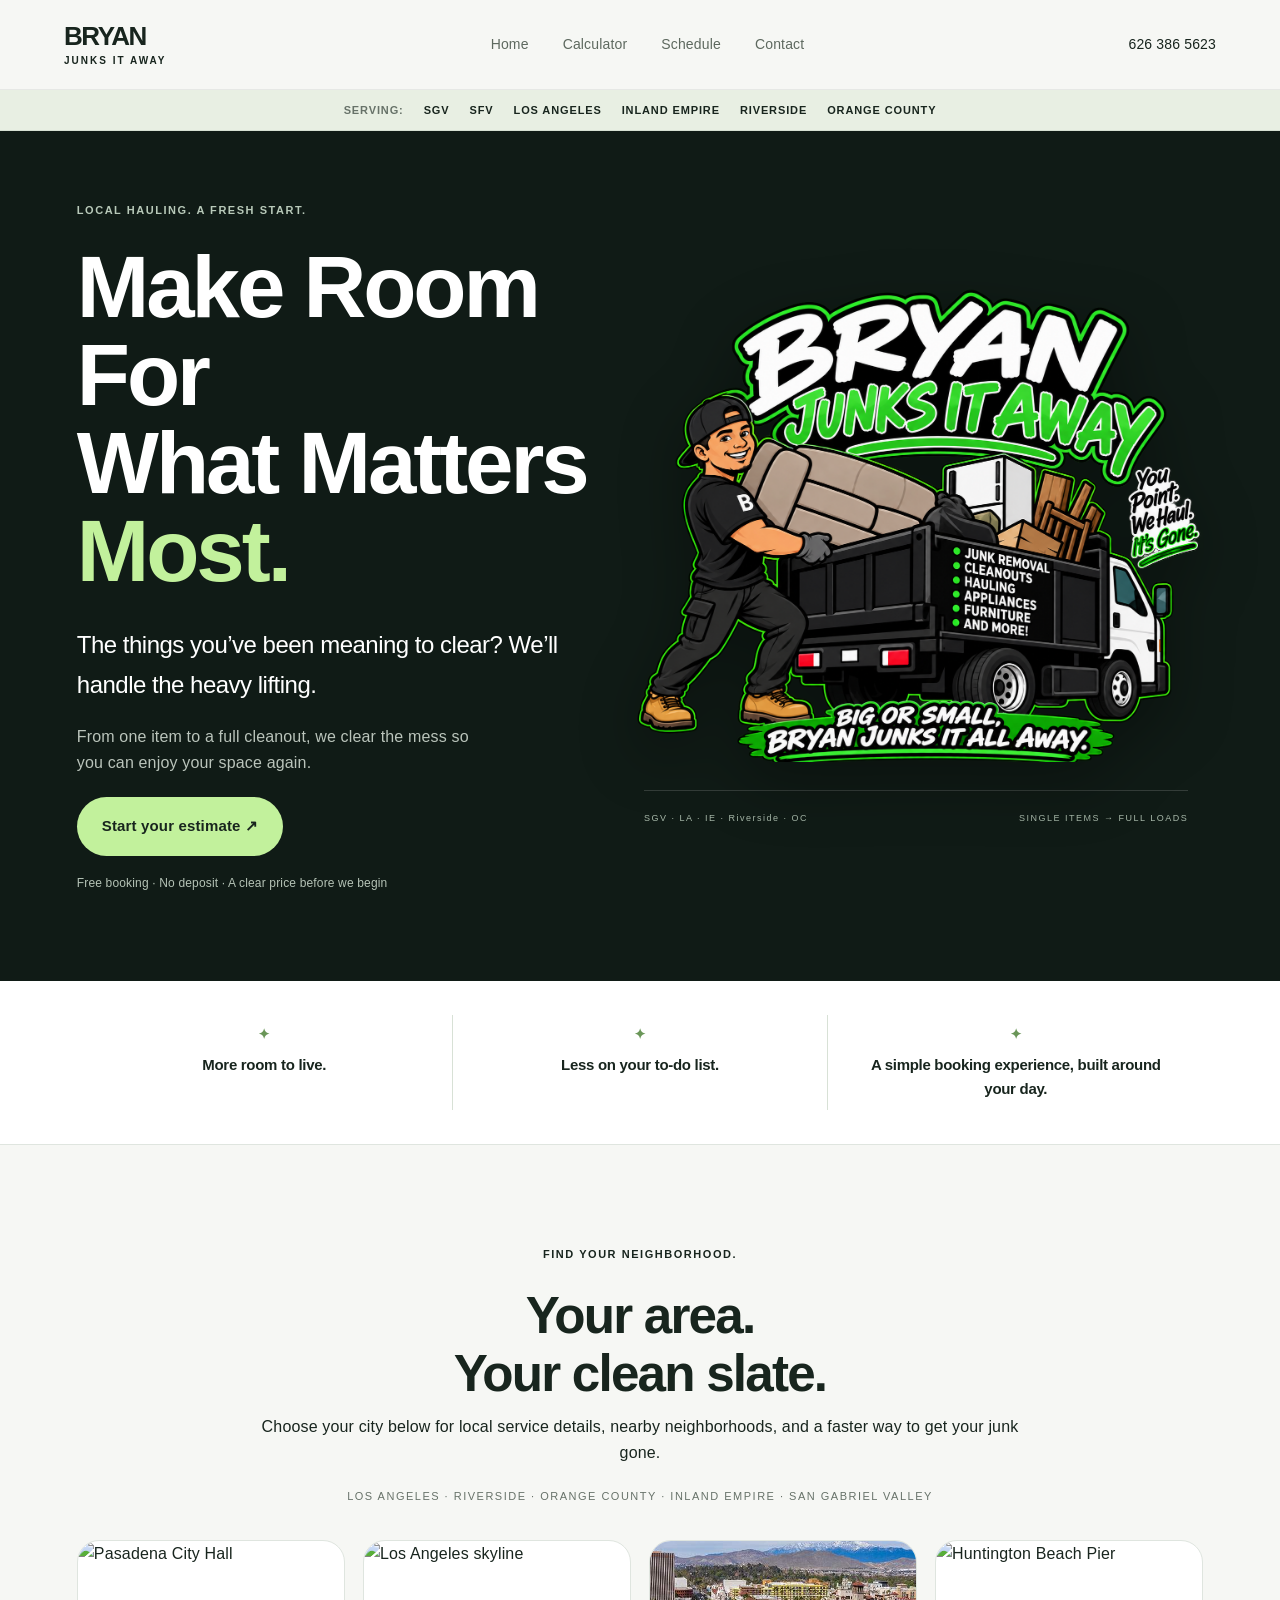
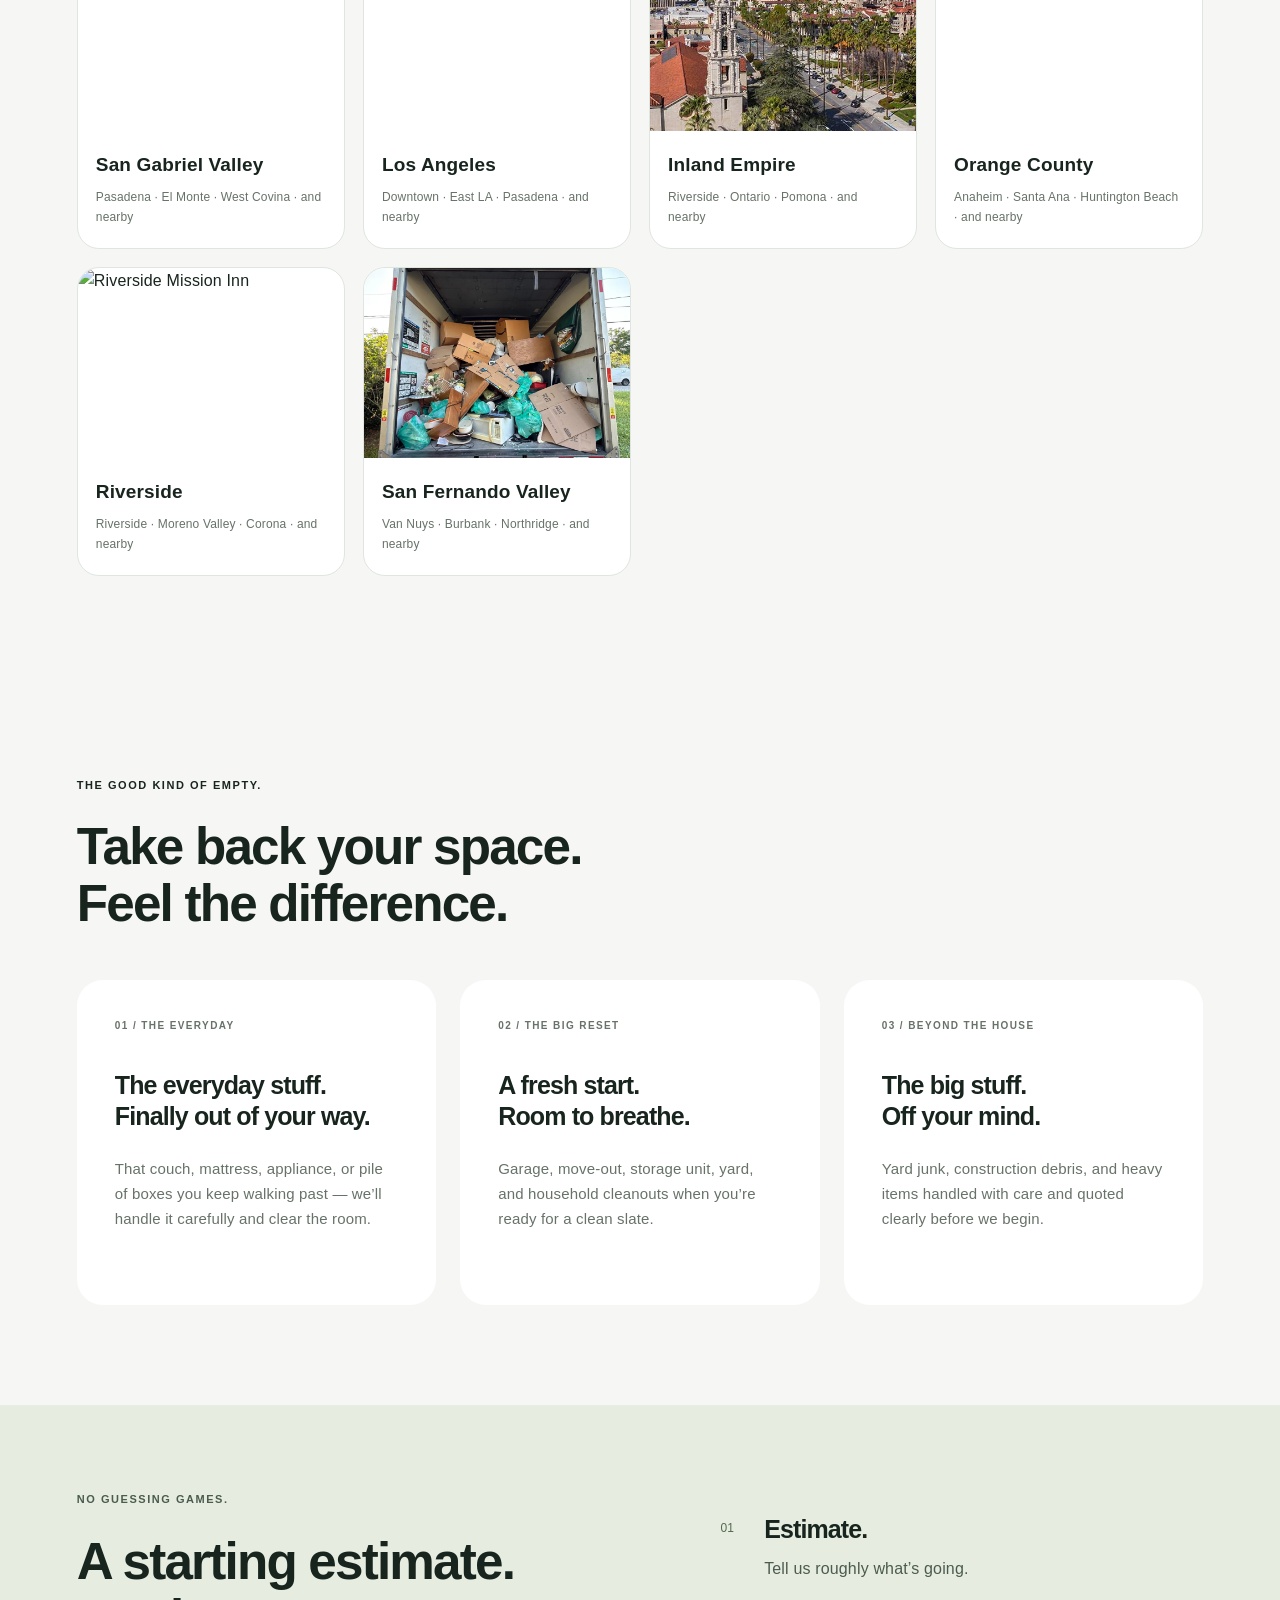
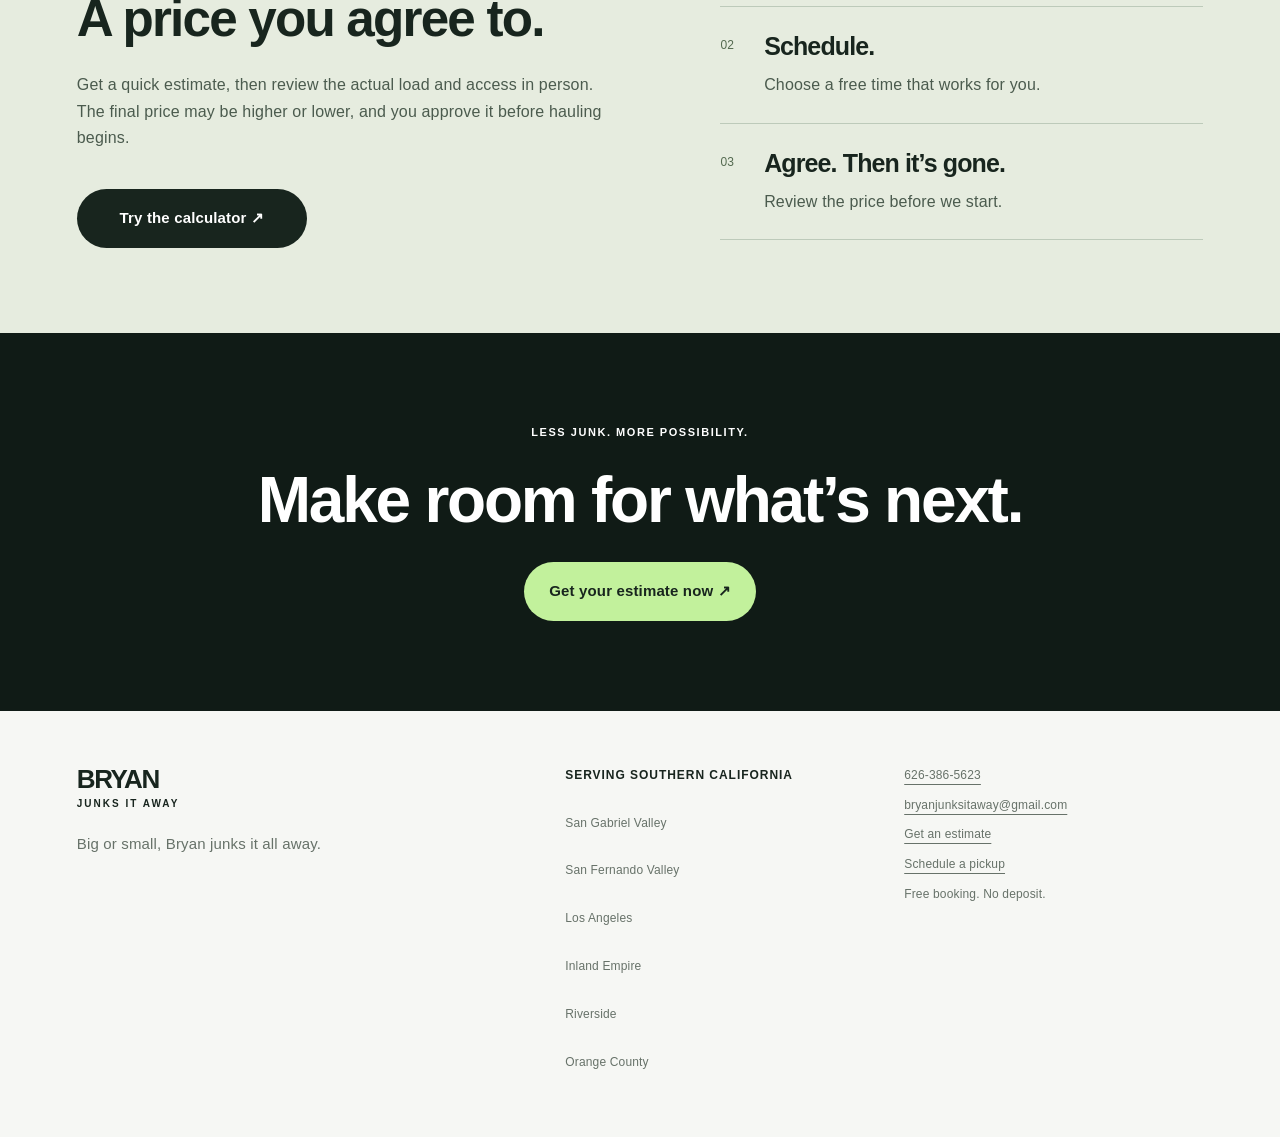
==== index.html @ 6983c024 "Use selected Inland Empire cityscape on homepage" ====
<!doctype html><html lang="en"><head><meta charset="utf-8"><meta name="viewport" content="width=device-width,initial-scale=1"><meta name="theme-color" content="#101b16"><meta name="description" content="Junk removal across SGV, Los Angeles, Inland Empire and Orange County."><title>Bryan Junks It Away</title><link rel="stylesheet" href="styles.css"><script src="script.js" defer></script></head><body><header><a class="wordmark" href="index.html">BRYAN<span>JUNKS IT AWAY</span></a><nav><a href="index.html">Home</a><a href="calculator.html">Calculator</a><a href="schedule.html">Schedule</a><a href="contact.html">Contact</a></nav><a class="header-phone" href="tel:+16263865623">626 386 5623</a></header><div class="top-areas" aria-label="Service areas"><span>Serving:</span><a href="san-gabriel-valley.html">SGV</a><a href="san-fernando-valley.html">SFV</a><a href="los-angeles.html">Los Angeles</a><a href="inland-empire.html">Inland Empire</a><a href="riverside.html">Riverside</a><a href="orange-county.html">Orange County</a></div><main><section class="hero"><div class="hero-copy"><p class="eyebrow">LOCAL HAULING. A FRESH START.</p><h1>Make Room For<br>What Matters<br><em>Most.</em></h1><p class="intro">The things you’ve been meaning to clear? We’ll handle the heavy lifting.</p><p class="muted">From one item to a full cleanout, we clear the mess so you can enjoy your space again.</p><a class="button" href="calculator.html">Start your estimate ↗</a><p class="fine">Free booking · No deposit · A clear price before we begin</p></div><div class="hero-art"><img src="assets/logo.png" alt="Bryan Junks It Away mascot with a loaded junk truck"><div class="art-caption"><span>SGV · LA · IE · Riverside · OC</span><span>SINGLE ITEMS → FULL LOADS</span></div></div></section><section class="promise"><span>More room to live.</span><span>Less on your to-do list.</span><span>A simple booking experience, built around your day.</span></section><section class="section"><div class="section-heading"><p class="eyebrow">THE GOOD KIND OF EMPTY.</p><h2>Take back your space.<br>Feel the difference.</h2></div><div class="service-grid"><article><span class="index">01 / THE EVERYDAY</span><h3>The everyday stuff.<br>Finally out of your way.</h3><p>That couch, mattress, appliance, or pile of boxes you keep walking past — we’ll handle it carefully and clear the room.</p></article><article><span class="index">02 / THE BIG RESET</span><h3>A fresh start.<br>Room to breathe.</h3><p>Garage, move-out, storage unit, yard, and household cleanouts when you’re ready for a clean slate.</p></article><article><span class="index">03 / BEYOND THE HOUSE</span><h3>The big stuff.<br>Off your mind.</h3><p>Yard junk, construction debris, and heavy items handled with care and quoted clearly before we begin.</p></article></div></section><section class="section regions"><div class="section-heading"><p class="eyebrow">FIND YOUR NEIGHBORHOOD.</p><h2>Your area.<br>Your clean slate.</h2><p>Choose your city below for local service details, nearby neighborhoods, and a faster way to get your junk gone.</p></div><div class="region-grid" aria-label="Choose your service area"><a class="region-card" href="san-gabriel-valley.html"><img src="https://upload.wikimedia.org/wikipedia/commons/e/e4/Pasadena_City_Hall_David_Wakely.jpg" alt="Pasadena City Hall"><span>San Gabriel Valley</span><small>Pasadena · El Monte · West Covina · and nearby</small></a><a class="region-card" href="los-angeles.html"><img src="https://upload.wikimedia.org/wikipedia/commons/2/2d/Los_Angeles_skyline.jpg" alt="Los Angeles skyline"><span>Los Angeles</span><small>Downtown · East LA · Pasadena · and nearby</small></a><a class="region-card" href="inland-empire.html"><img src="assets/inland-empire-landscape.jpg" alt="Inland Empire cityscape with palm-lined streets and mountains"><span>Inland Empire</span><small>Riverside · Ontario · Pomona · and nearby</small></a><a class="region-card" href="orange-county.html"><img src="https://upload.wikimedia.org/wikipedia/commons/5/59/Huntington_Beach_Pier_%2832246442480%29.jpg" alt="Huntington Beach Pier"><span>Orange County</span><small>Anaheim · Santa Ana · Huntington Beach · and nearby</small></a><a class="region-card" href="riverside.html"><img src="https://upload.wikimedia.org/wikipedia/commons/c/ce/Courtyard_of_Mission_Inn_with_Church_-_Riverside,_CA_-_USA_-_01_%286919712685%29.jpg" alt="Riverside Mission Inn"><span>Riverside</span><small>Riverside · Moreno Valley · Corona · and nearby</small></a><a class="region-card" href="san-fernando-valley.html"><img src="assets/region-sgv.jpg" alt="A Southern California landmark near the San Fernando Valley"><span>San Fernando Valley</span><small>Van Nuys · Burbank · Northridge · and nearby</small></a></div></section><section class="feature"><div><p class="eyebrow">NO GUESSING GAMES.</p><h2>A starting estimate.<br>A price you agree to.</h2><p>Get a quick estimate, then review the actual load and access in person. The final price may be higher or lower, and you approve it before hauling begins.</p><a class="button" href="calculator.html">Try the calculator ↗</a></div><div class="process"><article><span>01</span><div><h3>Estimate.</h3><p>Tell us roughly what’s going.</p></div></article><article><span>02</span><div><h3>Schedule.</h3><p>Choose a free time that works for you.</p></div></article><article><span>03</span><div><h3>Agree. Then it’s gone.</h3><p>Review the price before we start.</p></div></article></div></section><section class="closing"><p class="eyebrow">LESS JUNK. MORE POSSIBILITY.</p><h2>Make room for what’s next.</h2><a class="button" href="calculator.html">Get your estimate now ↗</a></section></main><footer><div><a class="wordmark" href="index.html">BRYAN<span>JUNKS IT AWAY</span></a><p>Big or small, Bryan junks it all away.</p></div><div><strong>Serving Southern California</strong><nav class="footer-areas" aria-label="Service areas"><a href="san-gabriel-valley.html">San Gabriel Valley</a><a href="san-fernando-valley.html">San Fernando Valley</a><a href="los-angeles.html">Los Angeles</a><a href="inland-empire.html">Inland Empire</a><a href="riverside.html">Riverside</a><a href="orange-county.html">Orange County</a></nav></div><div><a href="tel:+16263865623">626-386-5623</a><a href="mailto:bryanjunksitaway@gmail.com">bryanjunksitaway@gmail.com</a><a href="calculator.html">Get an estimate</a><a href="schedule.html">Schedule a pickup</a><span>Free booking. No deposit.</span></div></footer></body></html>
---- styles.css ----
:root{--ink:#18251e;--muted:#677269;--green:#c2f19c;--line:#dfe5df;--paper:#f6f7f4}*{box-sizing:border-box}html{scroll-behavior:smooth;scroll-padding-top:100px}body{margin:0;background:var(--paper);color:var(--ink);font:16px/1.65 -apple-system,BlinkMacSystemFont,"Segoe UI",sans-serif}a{color:inherit;text-underline-offset:5px}button,input,select,textarea{font:inherit}button,a,input,select,textarea{outline-offset:5px}*:focus-visible{outline:3px solid #4a891f}img{display:block;width:100%}header{height:90px;padding:0 5%;display:flex;align-items:center;justify-content:space-between;gap:25px;background:#f6f7f4ee;backdrop-filter:blur(18px);position:sticky;top:0;z-index:10;border-bottom:1px solid #18251e12}.wordmark{text-decoration:none;font-weight:900;letter-spacing:-1px;font-size:26px;line-height:1}.wordmark span{display:block;font-size:10px;letter-spacing:2px;margin-top:7px}nav{display:flex;gap:34px}nav a{text-decoration:none;font-size:14px;color:#5e695f;position:relative;padding:10px 0}nav a[aria-current]{color:var(--ink);font-weight:700}nav a[aria-current]:after{content:"";position:absolute;bottom:2px;left:0;width:100%;height:2px;background:var(--ink)}.header-phone{font-size:14px;text-decoration:none}.hero{background:#101b16;color:white;min-height:710px;display:grid;grid-template-columns:1fr 1.1fr;align-items:center;padding:70px 6%;gap:30px;overflow:hidden}.eyebrow{font-size:11px;font-weight:700;letter-spacing:2.3px;margin-bottom:24px}.hero .eyebrow{color:#b8c9b9}h1,h2,h3,p{margin-top:0}h1{font-size:clamp(54px,6.8vw,100px);line-height:1.01;letter-spacing:-5px;font-weight:650;margin-bottom:30px}h1 em{font-style:normal;color:#8ba087}.hero h1 em{color:var(--green)}h2{font-size:clamp(34px,4vw,56px);line-height:1.12;letter-spacing:-2.2px;font-weight:600;margin-bottom:25px}h3{font-size:25px;line-height:1.25;letter-spacing:-.6px;font-weight:600}p{margin-bottom:20px}.intro{font-size:24px;letter-spacing:-.5px}.muted{color:#bac4bb;max-width:420px}.button{display:inline-flex;align-items:center;justify-content:center;gap:35px;padding:17px 25px;border:0;border-radius:100px;background:var(--ink);color:white;text-decoration:none;font-size:15px;font-weight:600;cursor:pointer;min-height:54px;transition:transform .2s,background .2s}.button:hover{transform:translateY(-2px);background:#304734}.hero .button,.closing .button{background:var(--green);color:#18251e}.fine{font-size:12px;margin:18px 0;color:var(--muted)}.hero .fine{color:#b5c3b6}.hero-art{position:relative}.hero-art img{height:auto;filter:drop-shadow(0 20px 30px #0005)}.art-caption{display:flex;justify-content:space-between;margin:28px 15px 0;border-top:1px solid #ffffff26;padding-top:20px;font-size:9px;letter-spacing:1.5px;color:#a8b9aa}.promise{display:flex;justify-content:space-around;padding:28px 5%;border-bottom:1px solid var(--line);font-size:13px;letter-spacing:.3px}.section{padding:100px 6%}.section-heading{max-width:900px;margin-bottom:48px}.service-grid{display:grid;grid-template-columns:repeat(3,1fr);gap:24px}.service-grid article{padding:38px;background:white;border-radius:26px;min-height:325px}.index{font-size:10px;letter-spacing:1.5px;color:var(--muted);display:block;margin-bottom:35px}.service-grid p{color:var(--muted);font-size:15px}.service-grid a{font-size:13px}.feature{padding:85px 6%;background:#e6ecdf;display:grid;grid-template-columns:1.1fr 1fr;gap:10%}.feature p{max-width:550px;color:#4b5b4e}.text-link{font-weight:600}.process article{display:flex;gap:30px;padding:24px 0;border-bottom:1px solid #bdcaba}.process article>span{font-size:12px;padding-top:5px;color:#546a50}.process h3{margin-bottom:10px}.process p{margin-bottom:0}.gallery{display:grid;grid-template-columns:repeat(3,1fr);gap:24px}.gallery figure{margin:0}.gallery img{height:390px;object-fit:cover;border-radius:20px}.gallery figcaption{font-size:13px;margin-top:15px;color:var(--muted)}.more-photos{margin-top:25px}.more-photos summary{cursor:pointer;margin-bottom:25px;font-size:14px}.local{display:grid;grid-template-columns:1fr 1fr;gap:12%;padding-top:25px}.local p{color:var(--muted);max-width:530px}.area{border-top:1px solid var(--line);padding-top:35px}.area>p:first-child{font-size:11px;letter-spacing:2px}.area h3{font-size:36px}.closing{text-align:center;background:#101b16;color:white;padding:90px 20px}.closing h2{font-size:clamp(36px,5vw,64px)}footer{display:grid;grid-template-columns:1.5fr 1fr 1fr;gap:40px;padding:55px 6%}footer p,footer a:not(.wordmark),footer span:not(.wordmark span){font-size:12px;color:var(--muted)}footer>div{display:flex;flex-direction:column;align-items:flex-start;gap:10px}footer a{overflow-wrap:anywhere}footer .wordmark{margin-bottom:14px}.page-intro{padding:75px 6% 10px;text-align:center}.page-intro h1{font-size:clamp(45px,5.5vw,76px);letter-spacing:-3.5px}.page-intro>p:last-child{color:var(--muted)}.tool-layout{display:grid;grid-template-columns:minmax(0,1.3fr) minmax(0,.8fr);gap:40px;align-items:start;padding-top:45px;max-width:1400px;margin:auto}.panel{background:white;border:1px solid var(--line);border-radius:28px;padding:36px;min-width:0}.estimate{position:sticky;top:120px;background:#e7eddf}.estimate output,#tire-total{font-size:64px;font-weight:600;line-height:1.2;letter-spacing:-3px;display:block;margin-bottom:18px}.estimate .button{width:100%}.estimate> a:last-child{font-size:13px}.estimate-disclaimer{font-size:14px}.estimate-disclaimer strong{display:block}.rule{height:1px;background:#cbd5c5;margin:26px 0}fieldset{border:0;padding:0;margin:0 0 35px;min-width:0}legend{font-size:20px;font-weight:600;letter-spacing:-.5px;margin-bottom:20px}legend>span{font-size:11px;vertical-align:middle;background:#edf2e9;border-radius:50%;padding:9px;margin-right:10px}.choice-grid{display:grid;grid-template-columns:1fr 1fr;gap:10px}.choice{display:flex;align-items:center;gap:10px;padding:15px;border:1px solid var(--line);border-radius:12px;font-size:13px;cursor:pointer}.choice:has(input:checked),.load:has(input:checked){border-color:#537344;background:#f0f6e9}.load-options{display:grid;gap:10px}.load{display:flex;align-items:center;gap:13px;border:1px solid var(--line);border-radius:12px;padding:15px;cursor:pointer}.load>span{flex:1}.load strong{font-size:15px}.load small{display:block;font-size:12px;color:var(--muted)}input[type=radio],input[type=checkbox]{accent-color:#456d2c;width:17px;height:17px;flex-shrink:0}.hint{font-size:13px;color:var(--muted)}label:not(.choice,.load){font-size:14px}select,input:not([type=radio],[type=checkbox]),textarea{display:block;width:100%;padding:14px;margin:7px 0 18px;border:1px solid #cbd4cc;border-radius:10px;background:#fff;color:var(--ink);min-height:50px}textarea{resize:vertical}.check-grid{display:flex;flex-wrap:wrap;gap:10px 20px}.check-grid label{display:flex;align-items:center;gap:8px}.reset{border:0;background:none;color:var(--ink);text-decoration:underline;text-underline-offset:4px;cursor:pointer;padding:12px 0;font-size:14px}.compact{max-width:1000px;padding-top:0}.compact h2{font-size:32px}.compact p{color:var(--muted)}.schedule-note{padding:30px 15px}.schedule-note p{color:var(--muted)}.schedule-note h3{font-size:20px}.notice{background:#edf2e9;padding:20px;border-radius:14px;margin-bottom:28px;font-size:14px}.notice p{margin-bottom:0}.carried{font-size:14px;border-bottom:1px solid var(--line);padding-bottom:20px;margin-bottom:25px}.send-actions{display:flex;flex-wrap:wrap;gap:18px;align-items:center}.secondary{font-size:14px}#request-result{border-top:1px solid var(--line);margin-top:30px;padding-top:30px}.skip{position:absolute;top:-100px;z-index:20;background:white;padding:12px}.skip:focus{top:0}[hidden]{display:none!important}@media(max-width:800px){header{height:auto;min-height:90px;flex-wrap:wrap;justify-content:center;padding:16px 20px;gap:13px}.wordmark{font-size:22px}header .wordmark{margin-right:auto}.header-phone{display:none}nav{gap:20px}nav a{font-size:12px}.hero{grid-template-columns:1fr;padding:50px 7%;gap:38px}.hero h1{font-size:76px;letter-spacing:-4px}.hero-art{max-width:530px;margin:auto}.art-caption{font-size:8px}.promise{gap:15px;text-align:center;font-size:11px;padding:22px 5%}.section{padding:60px 6%}.service-grid{grid-template-columns:1fr;gap:15px}.service-grid article{min-height:0;padding:28px}.index{margin-bottom:20px}.feature{grid-template-columns:1fr;gap:25px;padding:60px 6%}.gallery{grid-template-columns:1fr 1fr;gap:16px}.gallery img{height:260px}.gallery figure:first-child{grid-column:1/-1}.gallery figure:first-child img{height:380px}.local{grid-template-columns:1fr;gap:20px;padding-top:0}.closing{padding:65px 6%}footer{grid-template-columns:1fr;gap:25px}.page-intro{padding:50px 6% 0}.page-intro h1{letter-spacing:-2px}.tool-layout{grid-template-columns:1fr;padding-top:28px;gap:20px}.panel{padding:24px;border-radius:22px}.estimate{position:static}.estimate output,#tire-total{font-size:56px}.choice-grid{grid-template-columns:1fr}.compact{padding-top:0}.schedule-note{padding:10px}.button{gap:18px}.estimate{grid-row:2}}@media(max-width:380px){nav{width:100%;justify-content:space-between}header .wordmark{margin:0}.hero h1{font-size:64px}.gallery{grid-template-columns:1fr}.gallery figure:first-child{grid-column:auto}}@media(prefers-reduced-motion:reduce){html{scroll-behavior:auto}.button{transition:none}}
 .region-grid{display:grid;grid-template-columns:repeat(4,1fr);gap:18px}.region-card{display:block;background:#fff;border:1px solid var(--line);border-radius:22px;overflow:hidden;color:var(--ink);text-decoration:none;transition:transform .2s,box-shadow .2s}.region-card:hover{transform:translateY(-4px);box-shadow:0 12px 30px #101b1618}.region-card img{width:100%;height:190px;object-fit:cover}.region-card span,.region-card small{display:block;padding:0 18px}.region-card span{font-size:19px;font-weight:600;margin-top:18px}.region-card small{font-size:12px;color:var(--muted);padding-top:8px;padding-bottom:20px}@media(max-width:900px){.region-grid{grid-template-columns:1fr 1fr}}@media(max-width:500px){.region-grid{grid-template-columns:1fr}.region-card img{height:220px}}
.questionnaire .choice span{display:flex;flex-direction:column;gap:4px}.questionnaire .choice small{font-size:12px;color:var(--muted)}.upload{display:flex;flex-direction:column;gap:5px;padding:16px;border:1px dashed #9aae9a;border-radius:12px;cursor:pointer;margin-top:10px}.upload small{color:var(--muted)}.upload input{margin:6px 0 0;padding:0;border:0;min-height:auto}.calendar-head{display:flex;align-items:center;justify-content:space-between;font-size:18px;margin:0 0 18px}.calendar-arrow{border:1px solid var(--line);background:white;border-radius:50%;width:40px;height:40px;font-size:20px;cursor:pointer}.calendar-grid{display:grid;grid-template-columns:repeat(7,1fr);gap:8px;margin-bottom:30px}.calendar-grid button{border:1px solid var(--line);background:white;border-radius:10px;min-height:44px;cursor:pointer}.calendar-grid button:hover,.calendar-grid button.selected,.time-grid button.selected{background:#dff4ce;border-color:#56804c}.time-grid{display:grid;grid-template-columns:repeat(3,1fr);gap:10px}.time-grid button{padding:15px 8px;border:1px solid var(--line);background:white;border-radius:12px;cursor:pointer}.booking-result{border-top:1px solid var(--line);margin-top:28px;padding-top:28px}.booking-result .button{margin-top:10px}@media(max-width:600px){.time-grid{grid-template-columns:repeat(2,1fr)}}
body{font-family:Inter,ui-sans-serif,-apple-system,BlinkMacSystemFont,"Segoe UI",sans-serif}
.pricing-guide{padding-top:20px}.pricing-table{background:white;border:1px solid var(--line);border-radius:22px;overflow:hidden}.pricing-row{display:grid;grid-template-columns:1.6fr 1fr .8fr;gap:20px;padding:18px 22px;border-bottom:1px solid var(--line);align-items:center}.pricing-row:last-child{border-bottom:0}.pricing-head{background:#3f603f;color:#fff;text-transform:uppercase;font-size:12px;letter-spacing:1px}.pricing-row strong{color:#3f603f;font-size:18px}.pricing-factors{max-width:1200px}.survey-nav{display:flex;justify-content:space-between;gap:14px;margin-top:10px}.survey-nav .button{margin-left:auto}.questionnaire fieldset[hidden]{display:none}.pricing-factors>.button{margin-top:12px}@media(max-width:700px){.pricing-row{grid-template-columns:1fr;gap:5px}.pricing-head{display:none}.pricing-row strong{font-size:17px}.pricing-row span:nth-child(2){font-size:13px;color:var(--muted)}}
.regions .section-heading{text-align:center;max-width:760px;margin:0 auto 35px}.region-grid{justify-content:center}.confirmation{max-width:820px;margin:auto;padding:90px 6%;text-align:center}.truck-animation{font-size:70px;letter-spacing:8px;animation:drive 2.4s ease-in-out infinite alternate;margin-bottom:25px}.truck-animation span{font-size:24px;letter-spacing:3px;color:#547449}.confirmation h1{font-size:clamp(48px,7vw,84px);letter-spacing:-4px;line-height:.98;margin:15px 0}.confirmation-lede{max-width:620px;margin:0 auto 35px;color:var(--muted);font-size:18px}.confirmation-card{text-align:left;background:white;border:1px solid var(--line);border-radius:24px;padding:32px;box-shadow:0 18px 55px #18251e0d}.confirmation-card>strong{font-size:26px;letter-spacing:2px;color:#3f603f}.confirmation-card li{margin:12px 0}.confirmation-contact{display:flex;justify-content:center;align-items:center;gap:20px;flex-wrap:wrap;margin-top:28px}.confirmation-contact p{width:100%;margin:0;color:var(--muted)}@keyframes drive{from{transform:translateX(-10px)}to{transform:translateX(10px)}}
body:has(.regions) main{display:flex;flex-direction:column}body:has(.regions) main>.hero{order:0}body:has(.regions) main>.promise{order:1}body:has(.regions) main>.regions{order:2}body:has(.regions) main>section:not(.hero):not(.promise):not(.regions):not(.closing){order:3}body:has(.regions) main>.closing{order:4}
.menu-toggle{display:none;background:none;border:0;padding:8px;cursor:pointer}.menu-toggle span{display:block;width:23px;height:2px;background:var(--ink);margin:5px 0;border-radius:2px}@media(max-width:800px){.menu-toggle{display:block;order:3}header nav{display:none;position:absolute;top:78px;left:20px;right:20px;background:#f6f7f4f7;border:1px solid var(--line);border-radius:16px;padding:10px;box-shadow:0 15px 35px #18251e18;flex-direction:column;gap:0}header nav.open{display:flex}header nav a{padding:12px 14px;font-size:14px}header nav a[aria-current]:after{display:none}}
.footer-areas{display:flex;flex-direction:column;align-items:flex-start;gap:8px;margin-top:8px}
.footer-areas a{font-size:12px;color:var(--muted)}
footer strong{font-size:12px;letter-spacing:.08em;text-transform:uppercase}
.regions .section-heading h2{margin-bottom:12px}.regions .section-heading:after{content:'LOS ANGELES  ·  RIVERSIDE  ·  ORANGE COUNTY  ·  INLAND EMPIRE  ·  SAN GABRIEL VALLEY';display:block;margin-top:18px;font-size:11px;letter-spacing:1.5px;color:var(--muted)}
/* Bryan brand typography: warm, confident, and easy to read */
:root{--brand-font:"Avenir Next","Trebuchet MS",Arial,sans-serif;--display-font:"Arial Rounded MT Bold","Avenir Next","Trebuchet MS",Arial,sans-serif}
body{font-family:var(--brand-font);letter-spacing:.01em}
h1,h2,h3,.wordmark,.button,.eyebrow,.index,legend,.pricing-row,.region-card span,.process h3{font-family:var(--display-font)}
h1,h2,h3{font-weight:800;letter-spacing:-.035em}
.wordmark{font-weight:900;letter-spacing:-.055em}
.button{letter-spacing:.01em;font-weight:800}
.eyebrow,.index{font-weight:700;letter-spacing:.14em}
.top-areas{display:flex;align-items:center;justify-content:center;gap:20px;padding:11px 5%;background:#e8efe3;border-bottom:1px solid #d6e0d2;font-size:11px;letter-spacing:.08em;text-transform:uppercase;position:relative;z-index:5}.top-areas span{color:var(--muted);font-weight:700}.top-areas a{color:var(--ink);text-decoration:none;font-weight:700}.top-areas a:hover{text-decoration:underline;text-underline-offset:4px}@media(max-width:800px){.top-areas{justify-content:flex-start;gap:13px;overflow-x:auto;white-space:nowrap;padding:10px 20px;font-size:10px}.top-areas::-webkit-scrollbar{display:none}}
/* Refined questionnaire controls */
.questionnaire label:not(.choice,.load,.upload){display:block;margin-top:18px;color:#435248;font-size:12px;font-weight:800;letter-spacing:.1em;text-transform:uppercase}
.questionnaire input:not([type=radio],[type=checkbox]),.questionnaire textarea,.questionnaire select{border:1px solid #d3ddd2;border-radius:16px;background:#fbfcfa;box-shadow:0 5px 18px #18251e08;padding:16px 18px;transition:border-color .2s,box-shadow .2s,background .2s}
.questionnaire select{appearance:none;background-color:#fbfcfa;background-image:linear-gradient(45deg,transparent 50%,#536b53 50%),linear-gradient(135deg,#536b53 50%,transparent 50%);background-position:calc(100% - 22px) 22px,calc(100% - 16px) 22px;background-size:6px 6px,6px 6px;background-repeat:no-repeat;padding-right:48px}
.questionnaire input:focus,.questionnaire textarea:focus,.questionnaire select:focus{border-color:#6e9360;background:#fff;box-shadow:0 0 0 4px #c2f19c66,0 9px 24px #18251e10;outline:0}
.questionnaire .choice{border-radius:16px;background:#fbfcfa;box-shadow:0 4px 14px #18251e06;transition:transform .2s,border-color .2s,background .2s}
.questionnaire .choice:hover{transform:translateY(-2px);border-color:#9db496}
.questionnaire .choice:has(input:checked){box-shadow:0 8px 22px #456d2c18}
.calendar-grid button.past,.time-grid button:disabled{color:#aeb7ae;background:#f0f2ef;border-color:#e2e6e1;text-decoration:line-through;cursor:not-allowed;opacity:.65}.calendar-grid button.past:hover,.time-grid button:disabled:hover{transform:none;box-shadow:none}
.estimate-disclaimer + .button,.pricing-factors .estimate-disclaimer + .button{margin-top:28px}
/* Premium promise strip */
.promise{background:#fff;padding:34px 6%;gap:0;align-items:stretch}
.promise span{flex:1;padding:8px 34px;position:relative;font-family:var(--display-font);font-size:15px;font-weight:700;letter-spacing:-.02em;text-align:center}
.promise span+span{border-left:1px solid #d8e1d6}
.promise span:before{content:'✦';display:block;color:#6a9658;font-size:14px;margin-bottom:6px}
@media(max-width:800px){.promise{padding:24px 16px;display:grid;grid-template-columns:1fr 1fr;gap:0}.promise span{padding:10px 12px;font-size:13px}.promise span:last-child{grid-column:1/-1;border-left:0;border-top:1px solid #d8e1d6;margin-top:8px;padding-top:18px}}
.feature .button,.schedule-note .button{display:inline-flex;margin-top:18px;min-width:230px;justify-content:center}
.payment-choices{display:grid;grid-template-columns:1fr 1fr;gap:10px;margin:10px 0 18px}.payment-choices .choice{margin:0;min-height:58px}.payment-choices .choice span{font-weight:700}@media(max-width:500px){.payment-choices{grid-template-columns:1fr}}
.pricing-factors>.estimate-disclaimer{margin-top:58px}
@media(max-width:800px){.pricing-factors>.estimate-disclaimer{margin-top:42px}}
.city-popover{margin-top:22px;max-width:620px}.city-popover summary{display:inline-flex;align-items:center;justify-content:center;min-height:54px;padding:0 24px;border-radius:999px;background:#18251e;color:#fff;font-family:var(--display-font);font-weight:800;cursor:pointer;list-style:none}.city-popover summary::-webkit-details-marker{display:none}.city-list{margin-top:14px;padding:24px;border:1px solid var(--line);border-radius:20px;background:#fff;box-shadow:0 15px 35px #18251e12}.city-list p{margin-top:0;font-size:13px;color:var(--muted)}.city-list ul{display:flex;flex-wrap:wrap;gap:8px 18px;margin:0;padding-left:18px}.city-list li{font-size:14px;color:var(--ink)}
/* Keep area pages visually connected beneath the photo */
.local{align-items:start;grid-template-columns:minmax(0,1.05fr) minmax(0,.95fr)}.local>div{align-self:start}.area-photo{max-height:430px;object-fit:cover;border-radius:24px;margin-bottom:28px}.local h2{margin-top:0}.local + .compact{padding-top:28px;margin-top:0}.local + .compact h2{margin-top:0}
@media(max-width:800px){.local{grid-template-columns:1fr}.area-photo{max-height:340px}.local + .compact{padding-top:8px}}
/* Area pages: photo → clear-space message → booking details */
.local{display:flex;flex-direction:column;gap:34px}.local>div{width:100%}.local>div:first-child{max-width:900px}.local>.area{max-width:900px;border-top:1px solid var(--line);padding-top:30px}.local + .compact{padding-top:12px}
.contact-hero{background:#101b16;color:#fff;padding:110px 7%;text-align:center}.contact-hero h1{font-size:clamp(54px,8vw,105px);line-height:.95;letter-spacing:-.06em;margin:20px auto 30px}.contact-hero>p:not(.eyebrow){max-width:620px;margin:0 auto;color:#c0cdc2;font-size:18px}.contact-actions{display:flex;justify-content:center;gap:14px;flex-wrap:wrap;margin-top:34px}.secondary-button{background:#fff;color:var(--ink)}.contact-grid{display:grid;grid-template-columns:repeat(3,1fr);gap:18px}.contact-card{background:#fff;border:1px solid var(--line);border-radius:24px;padding:32px;min-height:270px}.contact-card p{color:var(--muted)}.contact-card h2{margin:20px 0 12px}.contact-note{background:#e8efe3}@media(max-width:800px){.contact-hero{padding:75px 6%}.contact-grid{grid-template-columns:1fr}.contact-card{min-height:0}}
.contact-links{display:flex;gap:22px;flex-wrap:wrap}
footer p{font-size:15px!important;line-height:1.45;max-width:280px}
@media(max-width:500px){footer p{font-size:16px!important}}
/* Area hero action sits beside the local photo on larger screens */
@media(min-width:801px){.local{display:grid;grid-template-columns:minmax(0,1.05fr) minmax(0,.95fr);gap:8%;align-items:center}.local>div{width:auto}.local>.area{max-width:none;border-top:0;padding-top:0}}
.reservation-card{margin-top:28px;padding:30px;border:1px solid var(--line);border-radius:24px;background:#e8efe3}.reservation-card h3{margin-bottom:12px}.reservation-card p:not(.eyebrow){color:var(--muted)}
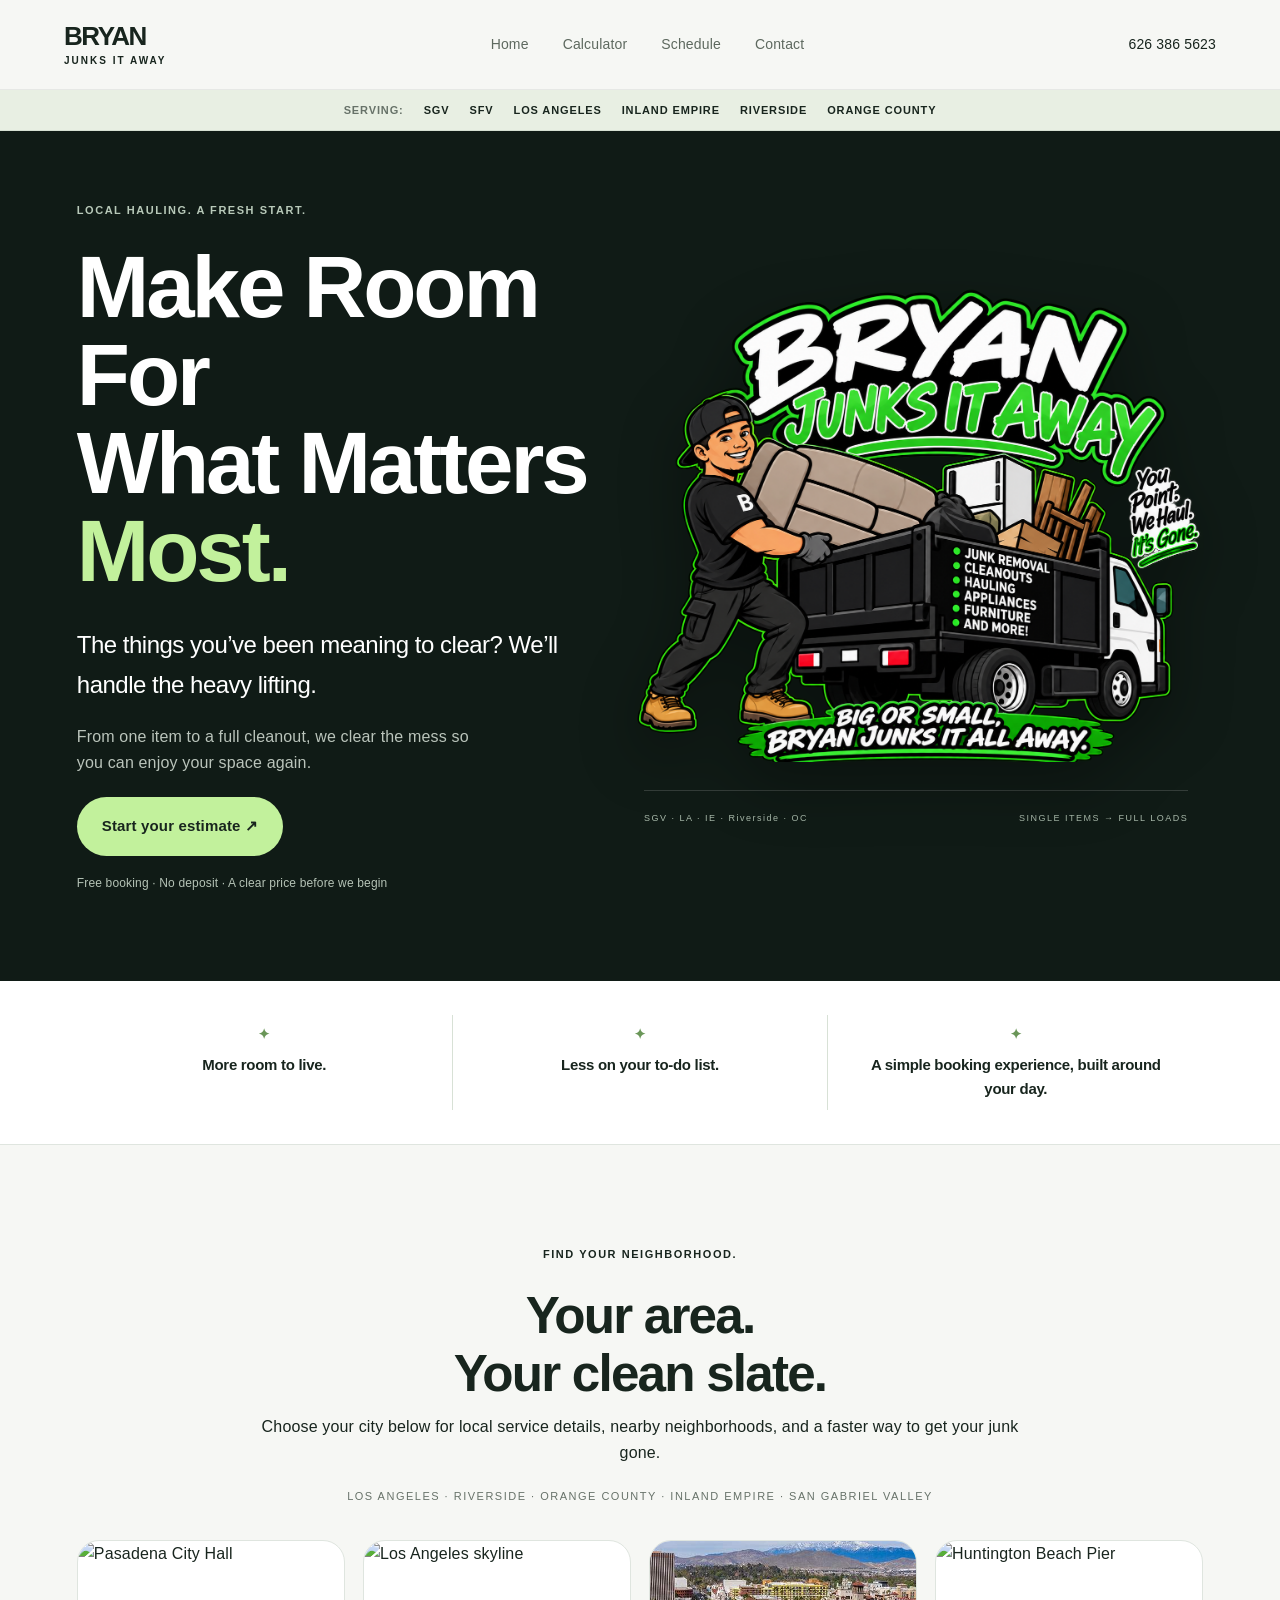
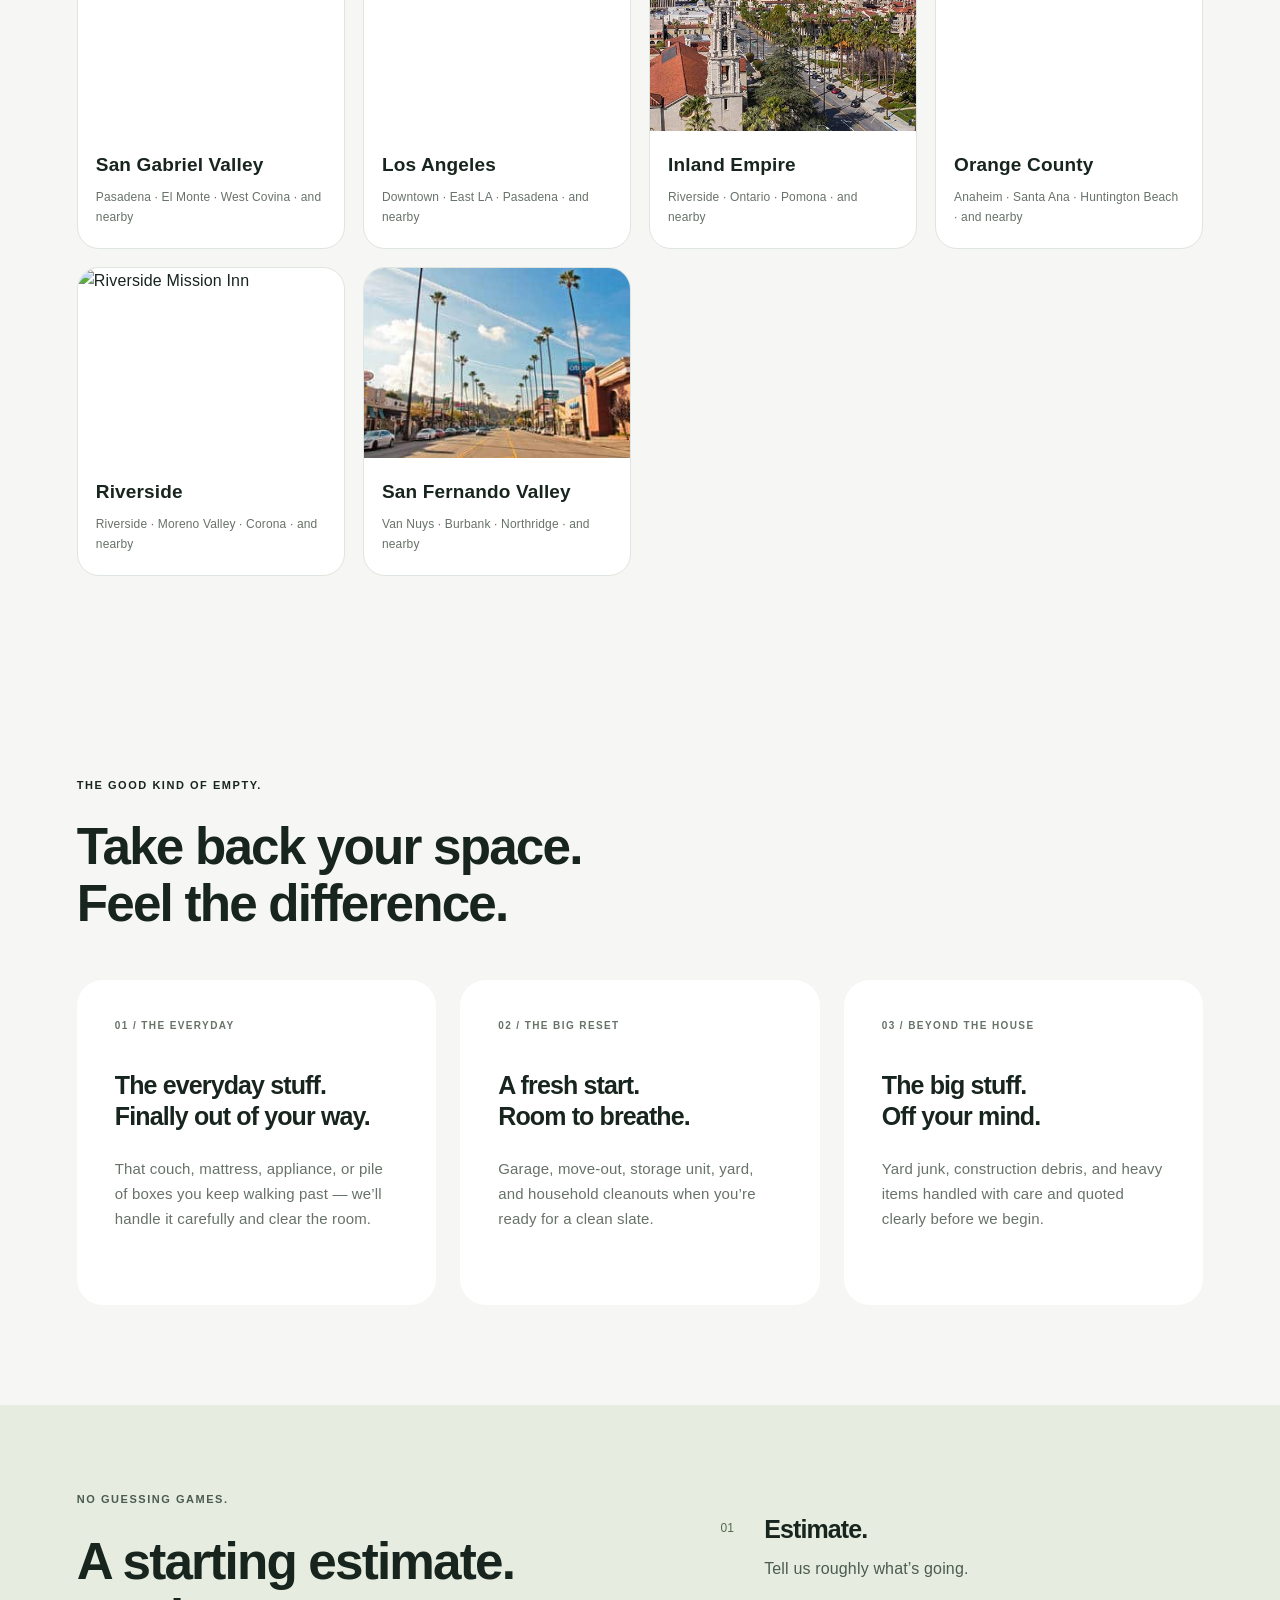
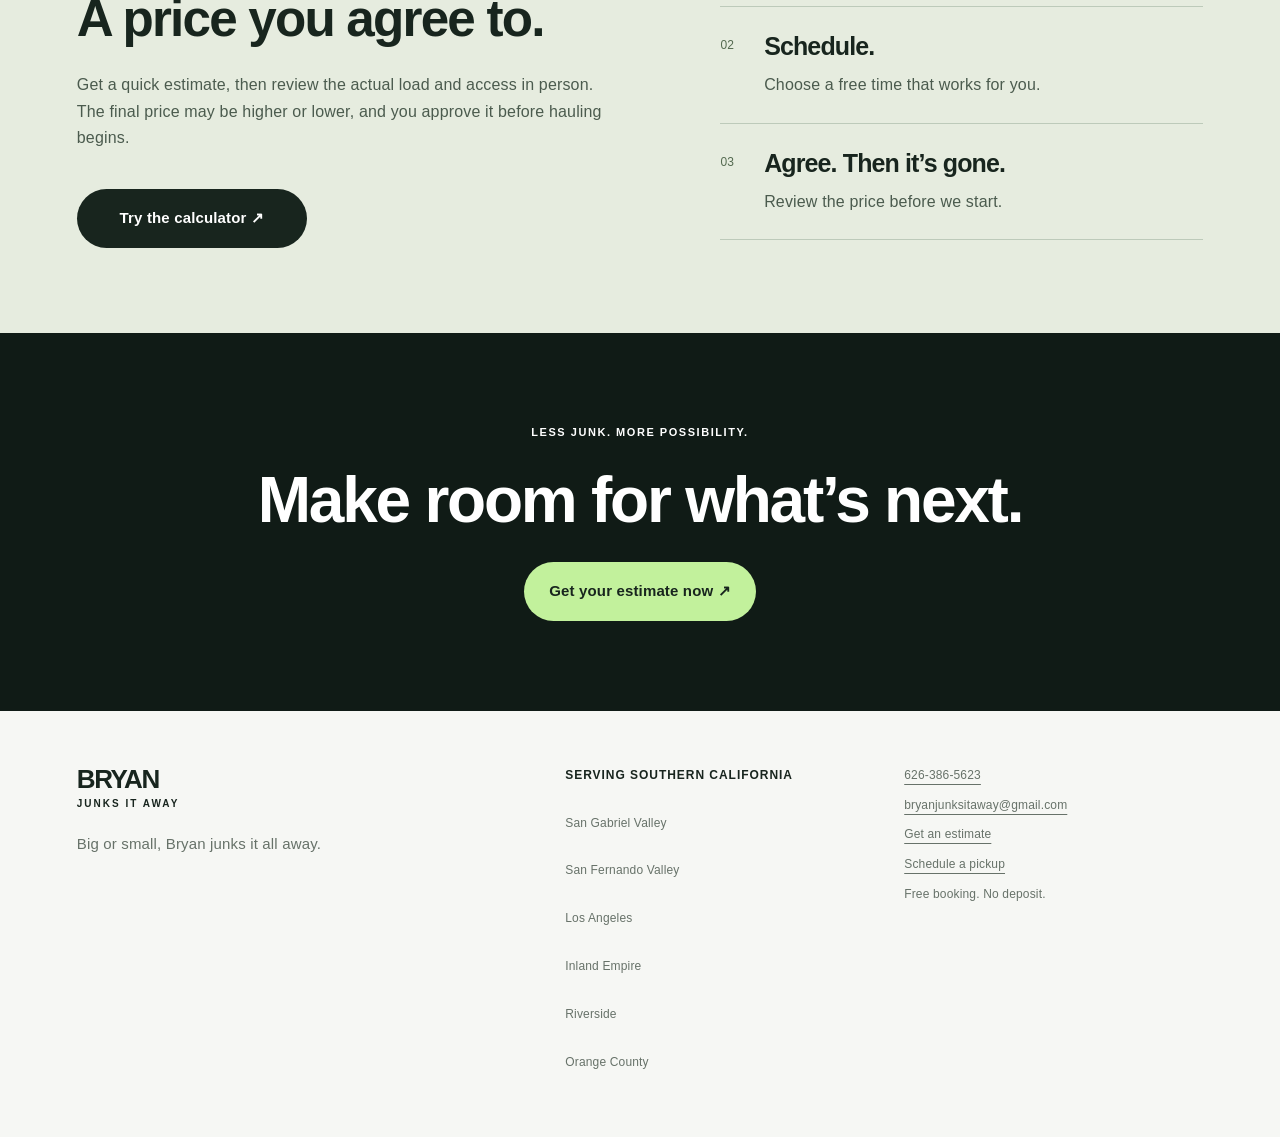
==== commit 95a1b106: "Use selected Studio City photo for SFV homepage card" ====
--- a/index.html
+++ b/index.html
@@ -1 +1 @@
-<!doctype html><html lang="en"><head><meta charset="utf-8"><meta name="viewport" content="width=device-width,initial-scale=1"><meta name="theme-color" content="#101b16"><meta name="description" content="Junk removal across SGV, Los Angeles, Inland Empire and Orange County."><title>Bryan Junks It Away</title><link rel="stylesheet" href="styles.css"><script src="script.js" defer></script></head><body><header><a class="wordmark" href="index.html">BRYAN<span>JUNKS IT AWAY</span></a><nav><a href="index.html">Home</a><a href="calculator.html">Calculator</a><a href="schedule.html">Schedule</a><a href="contact.html">Contact</a></nav><a class="header-phone" href="tel:+16263865623">626 386 5623</a></header><div class="top-areas" aria-label="Service areas"><span>Serving:</span><a href="san-gabriel-valley.html">SGV</a><a href="san-fernando-valley.html">SFV</a><a href="los-angeles.html">Los Angeles</a><a href="inland-empire.html">Inland Empire</a><a href="riverside.html">Riverside</a><a href="orange-county.html">Orange County</a></div><main><section class="hero"><div class="hero-copy"><p class="eyebrow">LOCAL HAULING. A FRESH START.</p><h1>Make Room For<br>What Matters<br><em>Most.</em></h1><p class="intro">The things you’ve been meaning to clear? We’ll handle the heavy lifting.</p><p class="muted">From one item to a full cleanout, we clear the mess so you can enjoy your space again.</p><a class="button" href="calculator.html">Start your estimate ↗</a><p class="fine">Free booking · No deposit · A clear price before we begin</p></div><div class="hero-art"><img src="assets/logo.png" alt="Bryan Junks It Away mascot with a loaded junk truck"><div class="art-caption"><span>SGV · LA · IE · Riverside · OC</span><span>SINGLE ITEMS → FULL LOADS</span></div></div></section><section class="promise"><span>More room to live.</span><span>Less on your to-do list.</span><span>A simple booking experience, built around your day.</span></section><section class="section"><div class="section-heading"><p class="eyebrow">THE GOOD KIND OF EMPTY.</p><h2>Take back your space.<br>Feel the difference.</h2></div><div class="service-grid"><article><span class="index">01 / THE EVERYDAY</span><h3>The everyday stuff.<br>Finally out of your way.</h3><p>That couch, mattress, appliance, or pile of boxes you keep walking past — we’ll handle it carefully and clear the room.</p></article><article><span class="index">02 / THE BIG RESET</span><h3>A fresh start.<br>Room to breathe.</h3><p>Garage, move-out, storage unit, yard, and household cleanouts when you’re ready for a clean slate.</p></article><article><span class="index">03 / BEYOND THE HOUSE</span><h3>The big stuff.<br>Off your mind.</h3><p>Yard junk, construction debris, and heavy items handled with care and quoted clearly before we begin.</p></article></div></section><section class="section regions"><div class="section-heading"><p class="eyebrow">FIND YOUR NEIGHBORHOOD.</p><h2>Your area.<br>Your clean slate.</h2><p>Choose your city below for local service details, nearby neighborhoods, and a faster way to get your junk gone.</p></div><div class="region-grid" aria-label="Choose your service area"><a class="region-card" href="san-gabriel-valley.html"><img src="https://upload.wikimedia.org/wikipedia/commons/e/e4/Pasadena_City_Hall_David_Wakely.jpg" alt="Pasadena City Hall"><span>San Gabriel Valley</span><small>Pasadena · El Monte · West Covina · and nearby</small></a><a class="region-card" href="los-angeles.html"><img src="https://upload.wikimedia.org/wikipedia/commons/2/2d/Los_Angeles_skyline.jpg" alt="Los Angeles skyline"><span>Los Angeles</span><small>Downtown · East LA · Pasadena · and nearby</small></a><a class="region-card" href="inland-empire.html"><img src="assets/inland-empire-landscape.jpg" alt="Inland Empire cityscape with palm-lined streets and mountains"><span>Inland Empire</span><small>Riverside · Ontario · Pomona · and nearby</small></a><a class="region-card" href="orange-county.html"><img src="https://upload.wikimedia.org/wikipedia/commons/5/59/Huntington_Beach_Pier_%2832246442480%29.jpg" alt="Huntington Beach Pier"><span>Orange County</span><small>Anaheim · Santa Ana · Huntington Beach · and nearby</small></a><a class="region-card" href="riverside.html"><img src="https://upload.wikimedia.org/wikipedia/commons/c/ce/Courtyard_of_Mission_Inn_with_Church_-_Riverside,_CA_-_USA_-_01_%286919712685%29.jpg" alt="Riverside Mission Inn"><span>Riverside</span><small>Riverside · Moreno Valley · Corona · and nearby</small></a><a class="region-card" href="san-fernando-valley.html"><img src="assets/region-sgv.jpg" alt="A Southern California landmark near the San Fernando Valley"><span>San Fernando Valley</span><small>Van Nuys · Burbank · Northridge · and nearby</small></a></div></section><section class="feature"><div><p class="eyebrow">NO GUESSING GAMES.</p><h2>A starting estimate.<br>A price you agree to.</h2><p>Get a quick estimate, then review the actual load and access in person. The final price may be higher or lower, and you approve it before hauling begins.</p><a class="button" href="calculator.html">Try the calculator ↗</a></div><div class="process"><article><span>01</span><div><h3>Estimate.</h3><p>Tell us roughly what’s going.</p></div></article><article><span>02</span><div><h3>Schedule.</h3><p>Choose a free time that works for you.</p></div></article><article><span>03</span><div><h3>Agree. Then it’s gone.</h3><p>Review the price before we start.</p></div></article></div></section><section class="closing"><p class="eyebrow">LESS JUNK. MORE POSSIBILITY.</p><h2>Make room for what’s next.</h2><a class="button" href="calculator.html">Get your estimate now ↗</a></section></main><footer><div><a class="wordmark" href="index.html">BRYAN<span>JUNKS IT AWAY</span></a><p>Big or small, Bryan junks it all away.</p></div><div><strong>Serving Southern California</strong><nav class="footer-areas" aria-label="Service areas"><a href="san-gabriel-valley.html">San Gabriel Valley</a><a href="san-fernando-valley.html">San Fernando Valley</a><a href="los-angeles.html">Los Angeles</a><a href="inland-empire.html">Inland Empire</a><a href="riverside.html">Riverside</a><a href="orange-county.html">Orange County</a></nav></div><div><a href="tel:+16263865623">626-386-5623</a><a href="mailto:bryanjunksitaway@gmail.com">bryanjunksitaway@gmail.com</a><a href="calculator.html">Get an estimate</a><a href="schedule.html">Schedule a pickup</a><span>Free booking. No deposit.</span></div></footer></body></html>
+<!doctype html><html lang="en"><head><meta charset="utf-8"><meta name="viewport" content="width=device-width,initial-scale=1"><meta name="theme-color" content="#101b16"><meta name="description" content="Junk removal across SGV, Los Angeles, Inland Empire and Orange County."><title>Bryan Junks It Away</title><link rel="stylesheet" href="styles.css"><script src="script.js" defer></script></head><body><header><a class="wordmark" href="index.html">BRYAN<span>JUNKS IT AWAY</span></a><nav><a href="index.html">Home</a><a href="calculator.html">Calculator</a><a href="schedule.html">Schedule</a><a href="contact.html">Contact</a></nav><a class="header-phone" href="tel:+16263865623">626 386 5623</a></header><div class="top-areas" aria-label="Service areas"><span>Serving:</span><a href="san-gabriel-valley.html">SGV</a><a href="san-fernando-valley.html">SFV</a><a href="los-angeles.html">Los Angeles</a><a href="inland-empire.html">Inland Empire</a><a href="riverside.html">Riverside</a><a href="orange-county.html">Orange County</a></div><main><section class="hero"><div class="hero-copy"><p class="eyebrow">LOCAL HAULING. A FRESH START.</p><h1>Make Room For<br>What Matters<br><em>Most.</em></h1><p class="intro">The things you’ve been meaning to clear? We’ll handle the heavy lifting.</p><p class="muted">From one item to a full cleanout, we clear the mess so you can enjoy your space again.</p><a class="button" href="calculator.html">Start your estimate ↗</a><p class="fine">Free booking · No deposit · A clear price before we begin</p></div><div class="hero-art"><img src="assets/logo.png" alt="Bryan Junks It Away mascot with a loaded junk truck"><div class="art-caption"><span>SGV · LA · IE · Riverside · OC</span><span>SINGLE ITEMS → FULL LOADS</span></div></div></section><section class="promise"><span>More room to live.</span><span>Less on your to-do list.</span><span>A simple booking experience, built around your day.</span></section><section class="section"><div class="section-heading"><p class="eyebrow">THE GOOD KIND OF EMPTY.</p><h2>Take back your space.<br>Feel the difference.</h2></div><div class="service-grid"><article><span class="index">01 / THE EVERYDAY</span><h3>The everyday stuff.<br>Finally out of your way.</h3><p>That couch, mattress, appliance, or pile of boxes you keep walking past — we’ll handle it carefully and clear the room.</p></article><article><span class="index">02 / THE BIG RESET</span><h3>A fresh start.<br>Room to breathe.</h3><p>Garage, move-out, storage unit, yard, and household cleanouts when you’re ready for a clean slate.</p></article><article><span class="index">03 / BEYOND THE HOUSE</span><h3>The big stuff.<br>Off your mind.</h3><p>Yard junk, construction debris, and heavy items handled with care and quoted clearly before we begin.</p></article></div></section><section class="section regions"><div class="section-heading"><p class="eyebrow">FIND YOUR NEIGHBORHOOD.</p><h2>Your area.<br>Your clean slate.</h2><p>Choose your city below for local service details, nearby neighborhoods, and a faster way to get your junk gone.</p></div><div class="region-grid" aria-label="Choose your service area"><a class="region-card" href="san-gabriel-valley.html"><img src="https://upload.wikimedia.org/wikipedia/commons/e/e4/Pasadena_City_Hall_David_Wakely.jpg" alt="Pasadena City Hall"><span>San Gabriel Valley</span><small>Pasadena · El Monte · West Covina · and nearby</small></a><a class="region-card" href="los-angeles.html"><img src="https://upload.wikimedia.org/wikipedia/commons/2/2d/Los_Angeles_skyline.jpg" alt="Los Angeles skyline"><span>Los Angeles</span><small>Downtown · East LA · Pasadena · and nearby</small></a><a class="region-card" href="inland-empire.html"><img src="assets/inland-empire-landscape.jpg" alt="Inland Empire cityscape with palm-lined streets and mountains"><span>Inland Empire</span><small>Riverside · Ontario · Pomona · and nearby</small></a><a class="region-card" href="orange-county.html"><img src="https://upload.wikimedia.org/wikipedia/commons/5/59/Huntington_Beach_Pier_%2832246442480%29.jpg" alt="Huntington Beach Pier"><span>Orange County</span><small>Anaheim · Santa Ana · Huntington Beach · and nearby</small></a><a class="region-card" href="riverside.html"><img src="https://upload.wikimedia.org/wikipedia/commons/c/ce/Courtyard_of_Mission_Inn_with_Church_-_Riverside,_CA_-_USA_-_01_%286919712685%29.jpg" alt="Riverside Mission Inn"><span>Riverside</span><small>Riverside · Moreno Valley · Corona · and nearby</small></a><a class="region-card" href="san-fernando-valley.html"><img src="assets/sfv-studio-city.jpg" alt="Palm-lined street in Studio City, San Fernando Valley"><span>San Fernando Valley</span><small>Van Nuys · Burbank · Northridge · and nearby</small></a></div></section><section class="feature"><div><p class="eyebrow">NO GUESSING GAMES.</p><h2>A starting estimate.<br>A price you agree to.</h2><p>Get a quick estimate, then review the actual load and access in person. The final price may be higher or lower, and you approve it before hauling begins.</p><a class="button" href="calculator.html">Try the calculator ↗</a></div><div class="process"><article><span>01</span><div><h3>Estimate.</h3><p>Tell us roughly what’s going.</p></div></article><article><span>02</span><div><h3>Schedule.</h3><p>Choose a free time that works for you.</p></div></article><article><span>03</span><div><h3>Agree. Then it’s gone.</h3><p>Review the price before we start.</p></div></article></div></section><section class="closing"><p class="eyebrow">LESS JUNK. MORE POSSIBILITY.</p><h2>Make room for what’s next.</h2><a class="button" href="calculator.html">Get your estimate now ↗</a></section></main><footer><div><a class="wordmark" href="index.html">BRYAN<span>JUNKS IT AWAY</span></a><p>Big or small, Bryan junks it all away.</p></div><div><strong>Serving Southern California</strong><nav class="footer-areas" aria-label="Service areas"><a href="san-gabriel-valley.html">San Gabriel Valley</a><a href="san-fernando-valley.html">San Fernando Valley</a><a href="los-angeles.html">Los Angeles</a><a href="inland-empire.html">Inland Empire</a><a href="riverside.html">Riverside</a><a href="orange-county.html">Orange County</a></nav></div><div><a href="tel:+16263865623">626-386-5623</a><a href="mailto:bryanjunksitaway@gmail.com">bryanjunksitaway@gmail.com</a><a href="calculator.html">Get an estimate</a><a href="schedule.html">Schedule a pickup</a><span>Free booking. No deposit.</span></div></footer></body></html>
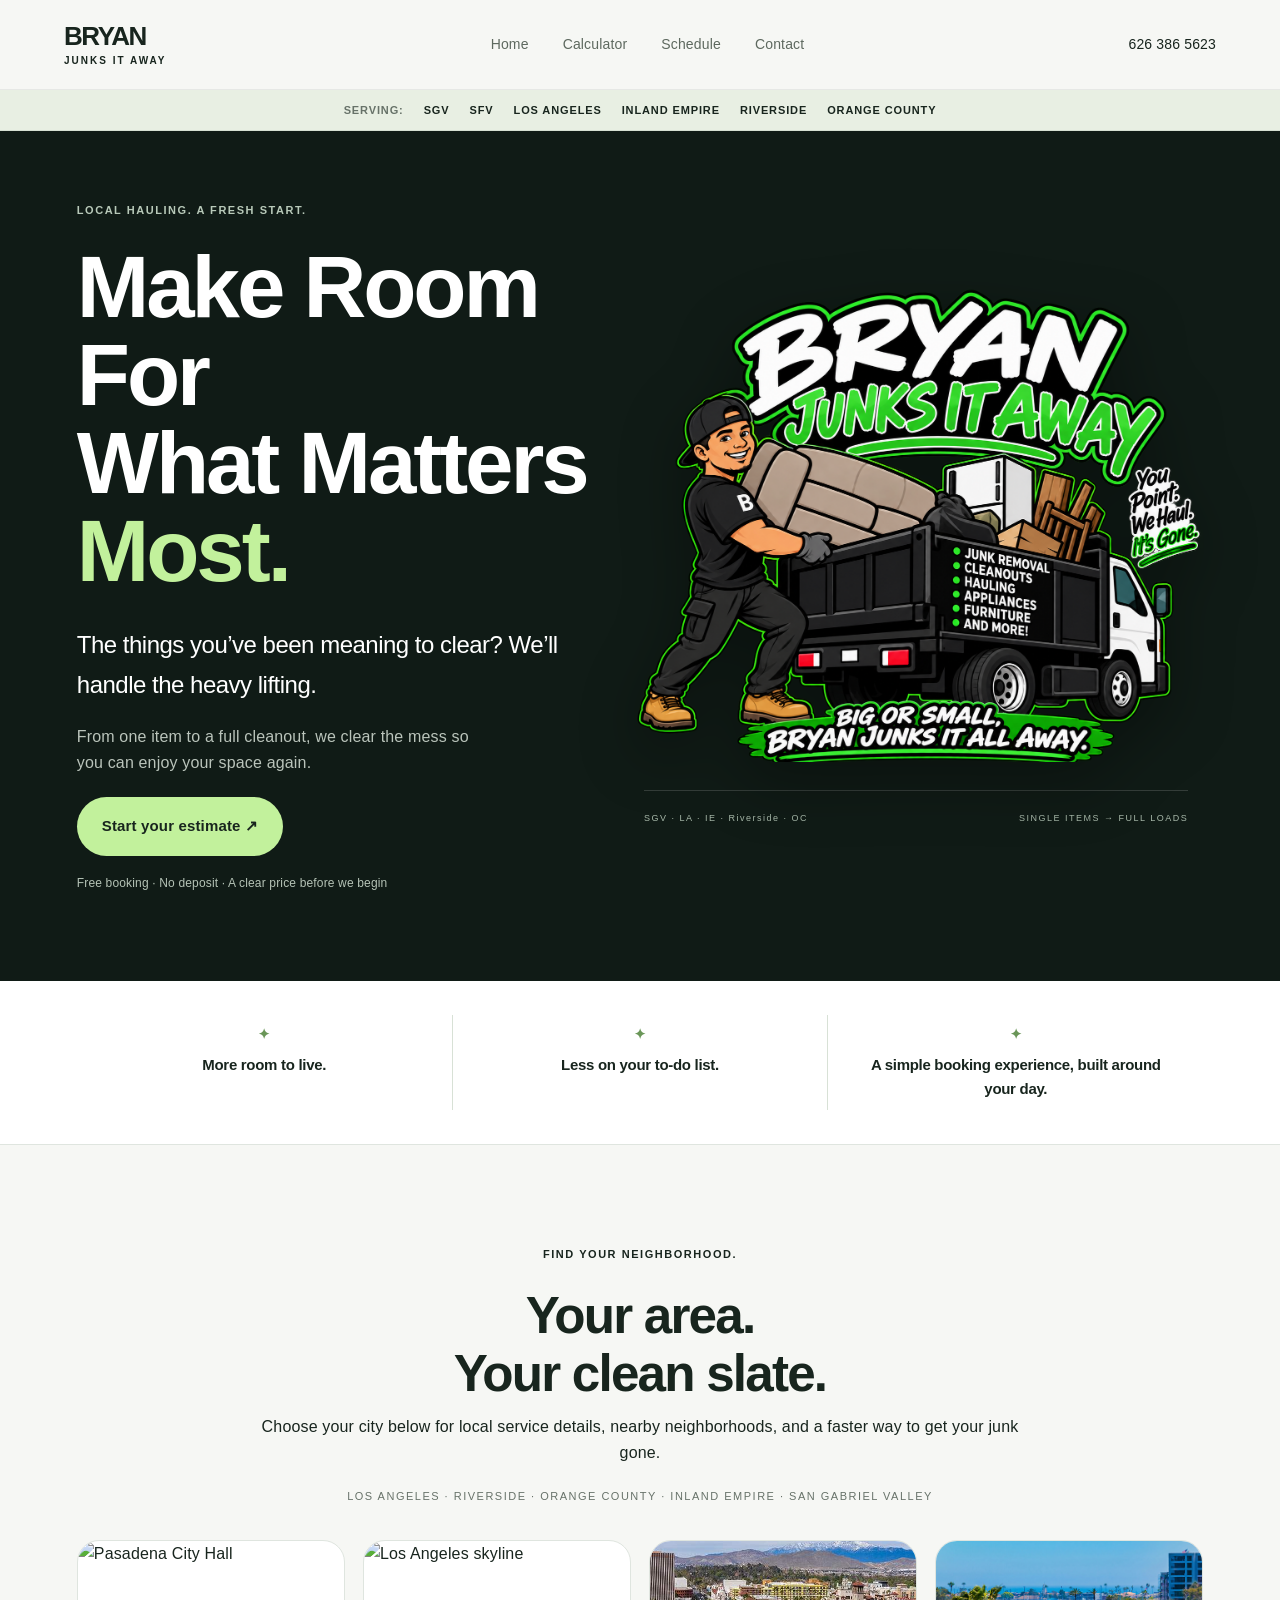
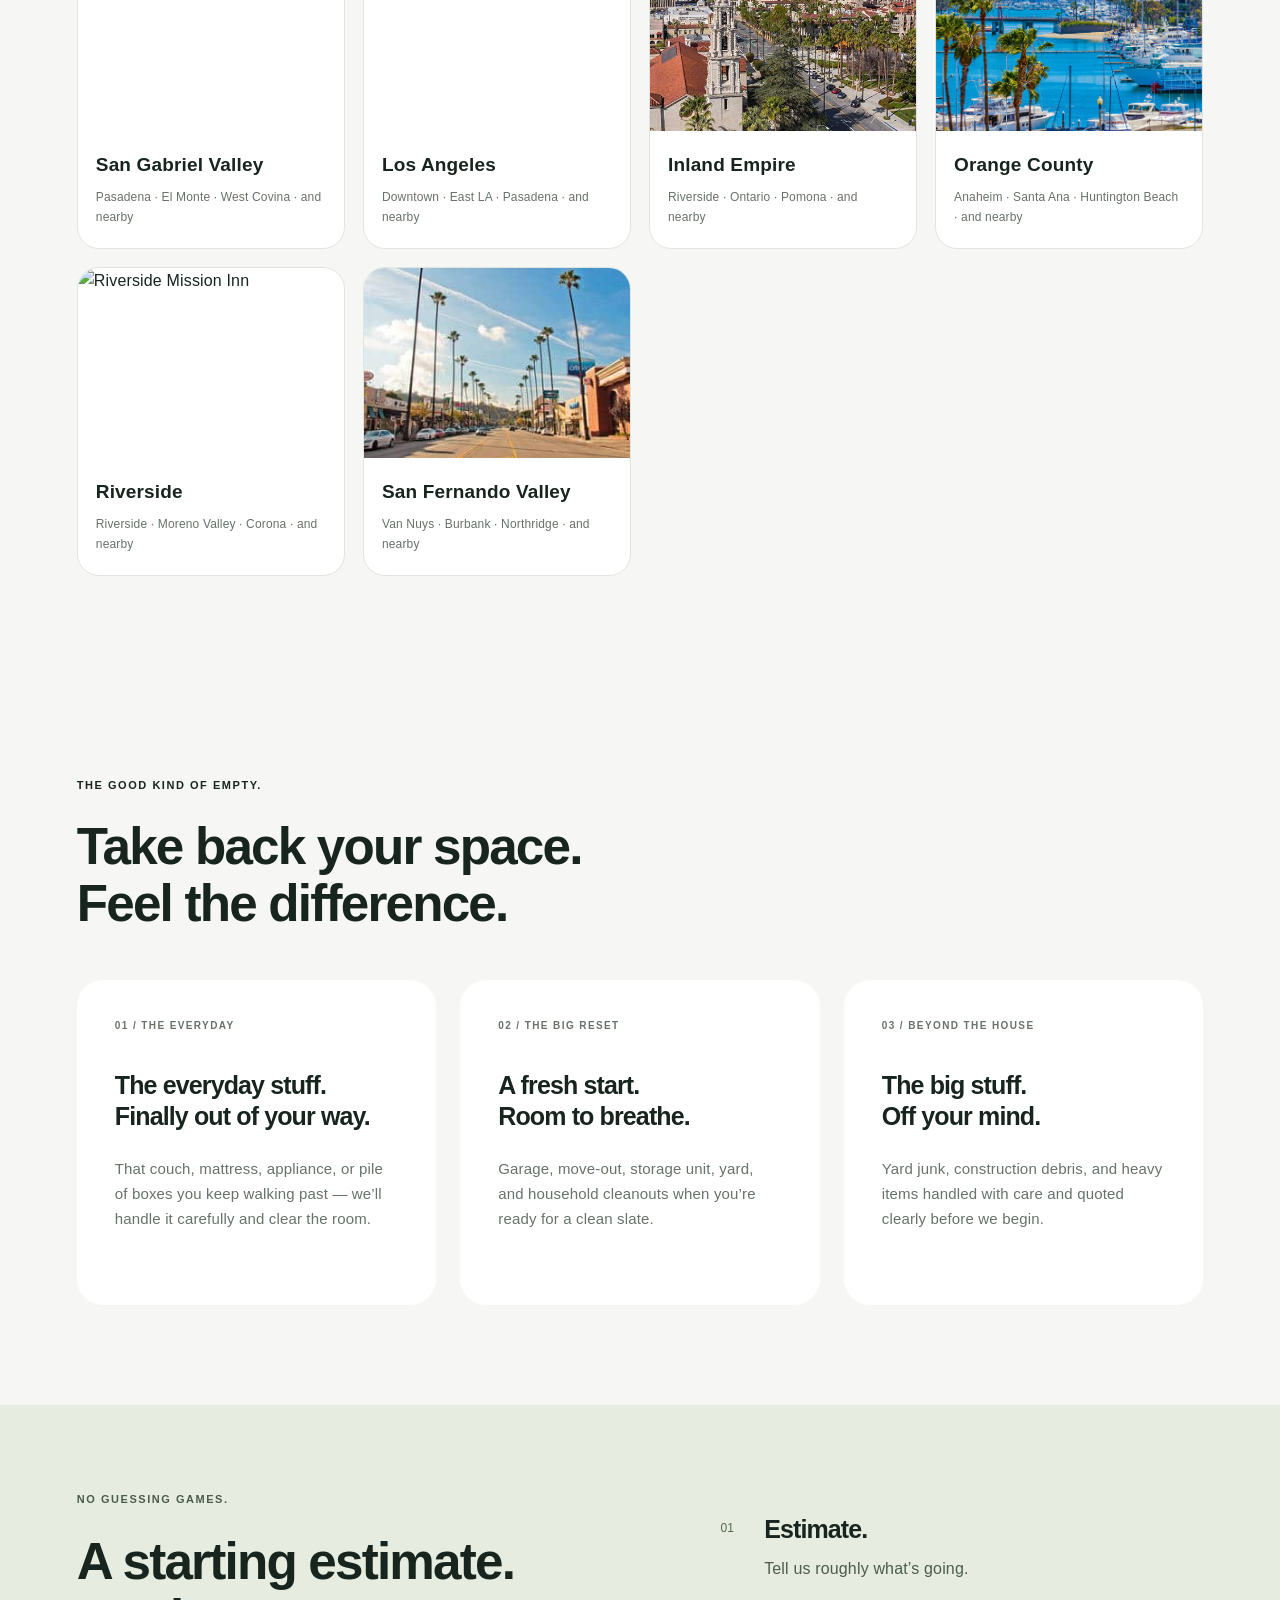
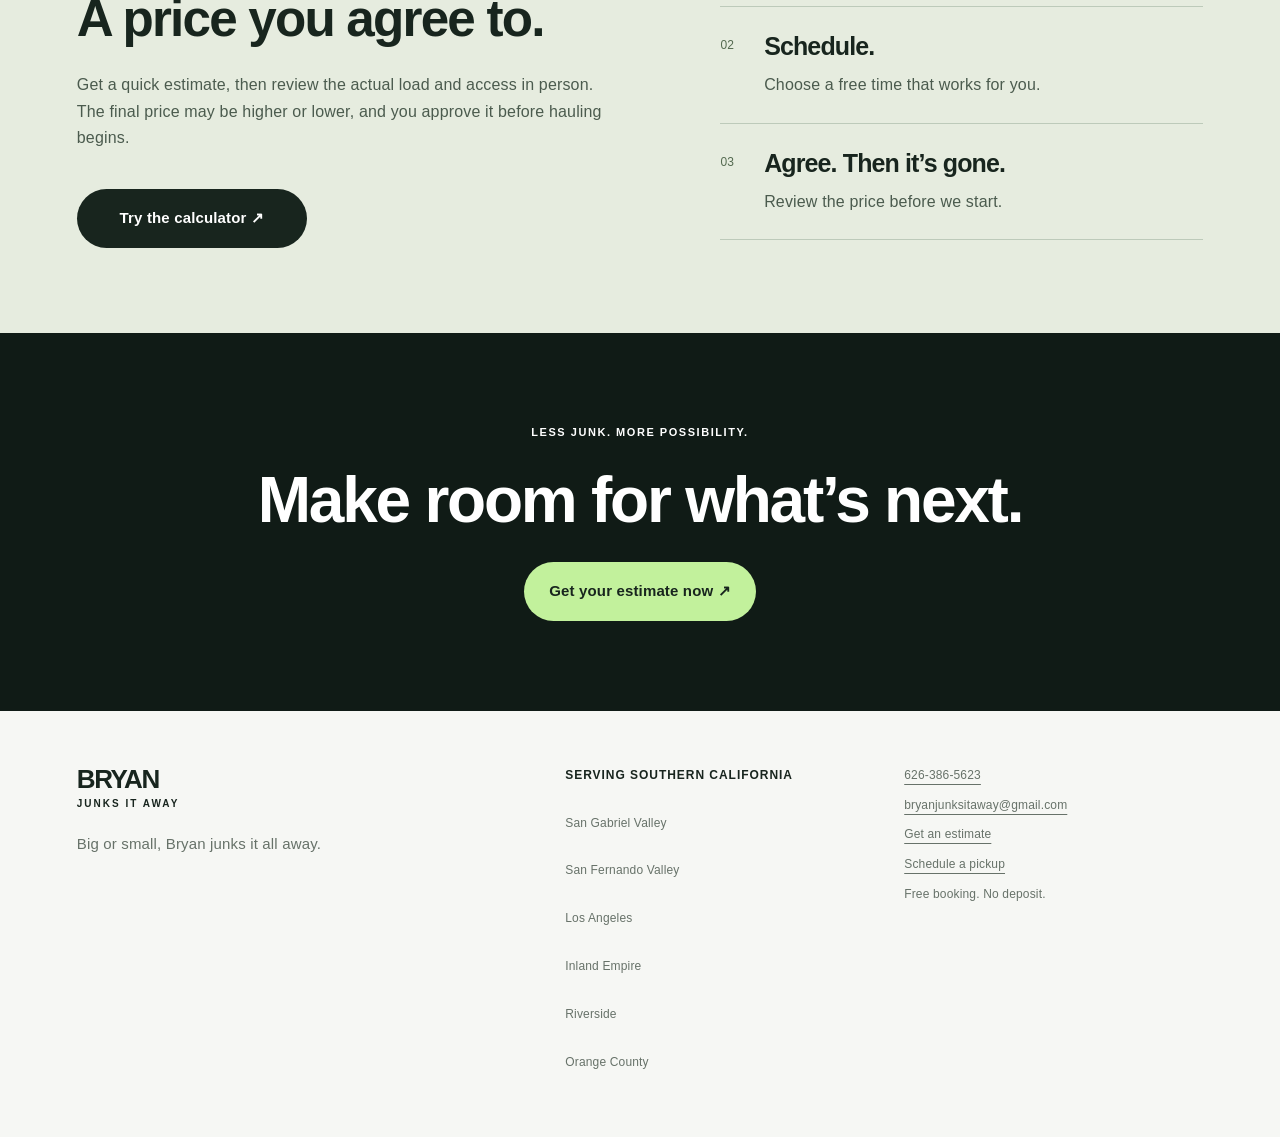
==== commit 931148bd: "Use selected Orange County waterfront photo" ====
--- a/index.html
+++ b/index.html
@@ -1 +1 @@
-<!doctype html><html lang="en"><head><meta charset="utf-8"><meta name="viewport" content="width=device-width,initial-scale=1"><meta name="theme-color" content="#101b16"><meta name="description" content="Junk removal across SGV, Los Angeles, Inland Empire and Orange County."><title>Bryan Junks It Away</title><link rel="stylesheet" href="styles.css"><script src="script.js" defer></script></head><body><header><a class="wordmark" href="index.html">BRYAN<span>JUNKS IT AWAY</span></a><nav><a href="index.html">Home</a><a href="calculator.html">Calculator</a><a href="schedule.html">Schedule</a><a href="contact.html">Contact</a></nav><a class="header-phone" href="tel:+16263865623">626 386 5623</a></header><div class="top-areas" aria-label="Service areas"><span>Serving:</span><a href="san-gabriel-valley.html">SGV</a><a href="san-fernando-valley.html">SFV</a><a href="los-angeles.html">Los Angeles</a><a href="inland-empire.html">Inland Empire</a><a href="riverside.html">Riverside</a><a href="orange-county.html">Orange County</a></div><main><section class="hero"><div class="hero-copy"><p class="eyebrow">LOCAL HAULING. A FRESH START.</p><h1>Make Room For<br>What Matters<br><em>Most.</em></h1><p class="intro">The things you’ve been meaning to clear? We’ll handle the heavy lifting.</p><p class="muted">From one item to a full cleanout, we clear the mess so you can enjoy your space again.</p><a class="button" href="calculator.html">Start your estimate ↗</a><p class="fine">Free booking · No deposit · A clear price before we begin</p></div><div class="hero-art"><img src="assets/logo.png" alt="Bryan Junks It Away mascot with a loaded junk truck"><div class="art-caption"><span>SGV · LA · IE · Riverside · OC</span><span>SINGLE ITEMS → FULL LOADS</span></div></div></section><section class="promise"><span>More room to live.</span><span>Less on your to-do list.</span><span>A simple booking experience, built around your day.</span></section><section class="section"><div class="section-heading"><p class="eyebrow">THE GOOD KIND OF EMPTY.</p><h2>Take back your space.<br>Feel the difference.</h2></div><div class="service-grid"><article><span class="index">01 / THE EVERYDAY</span><h3>The everyday stuff.<br>Finally out of your way.</h3><p>That couch, mattress, appliance, or pile of boxes you keep walking past — we’ll handle it carefully and clear the room.</p></article><article><span class="index">02 / THE BIG RESET</span><h3>A fresh start.<br>Room to breathe.</h3><p>Garage, move-out, storage unit, yard, and household cleanouts when you’re ready for a clean slate.</p></article><article><span class="index">03 / BEYOND THE HOUSE</span><h3>The big stuff.<br>Off your mind.</h3><p>Yard junk, construction debris, and heavy items handled with care and quoted clearly before we begin.</p></article></div></section><section class="section regions"><div class="section-heading"><p class="eyebrow">FIND YOUR NEIGHBORHOOD.</p><h2>Your area.<br>Your clean slate.</h2><p>Choose your city below for local service details, nearby neighborhoods, and a faster way to get your junk gone.</p></div><div class="region-grid" aria-label="Choose your service area"><a class="region-card" href="san-gabriel-valley.html"><img src="https://upload.wikimedia.org/wikipedia/commons/e/e4/Pasadena_City_Hall_David_Wakely.jpg" alt="Pasadena City Hall"><span>San Gabriel Valley</span><small>Pasadena · El Monte · West Covina · and nearby</small></a><a class="region-card" href="los-angeles.html"><img src="https://upload.wikimedia.org/wikipedia/commons/2/2d/Los_Angeles_skyline.jpg" alt="Los Angeles skyline"><span>Los Angeles</span><small>Downtown · East LA · Pasadena · and nearby</small></a><a class="region-card" href="inland-empire.html"><img src="assets/inland-empire-landscape.jpg" alt="Inland Empire cityscape with palm-lined streets and mountains"><span>Inland Empire</span><small>Riverside · Ontario · Pomona · and nearby</small></a><a class="region-card" href="orange-county.html"><img src="https://upload.wikimedia.org/wikipedia/commons/5/59/Huntington_Beach_Pier_%2832246442480%29.jpg" alt="Huntington Beach Pier"><span>Orange County</span><small>Anaheim · Santa Ana · Huntington Beach · and nearby</small></a><a class="region-card" href="riverside.html"><img src="https://upload.wikimedia.org/wikipedia/commons/c/ce/Courtyard_of_Mission_Inn_with_Church_-_Riverside,_CA_-_USA_-_01_%286919712685%29.jpg" alt="Riverside Mission Inn"><span>Riverside</span><small>Riverside · Moreno Valley · Corona · and nearby</small></a><a class="region-card" href="san-fernando-valley.html"><img src="assets/sfv-studio-city.jpg" alt="Palm-lined street in Studio City, San Fernando Valley"><span>San Fernando Valley</span><small>Van Nuys · Burbank · Northridge · and nearby</small></a></div></section><section class="feature"><div><p class="eyebrow">NO GUESSING GAMES.</p><h2>A starting estimate.<br>A price you agree to.</h2><p>Get a quick estimate, then review the actual load and access in person. The final price may be higher or lower, and you approve it before hauling begins.</p><a class="button" href="calculator.html">Try the calculator ↗</a></div><div class="process"><article><span>01</span><div><h3>Estimate.</h3><p>Tell us roughly what’s going.</p></div></article><article><span>02</span><div><h3>Schedule.</h3><p>Choose a free time that works for you.</p></div></article><article><span>03</span><div><h3>Agree. Then it’s gone.</h3><p>Review the price before we start.</p></div></article></div></section><section class="closing"><p class="eyebrow">LESS JUNK. MORE POSSIBILITY.</p><h2>Make room for what’s next.</h2><a class="button" href="calculator.html">Get your estimate now ↗</a></section></main><footer><div><a class="wordmark" href="index.html">BRYAN<span>JUNKS IT AWAY</span></a><p>Big or small, Bryan junks it all away.</p></div><div><strong>Serving Southern California</strong><nav class="footer-areas" aria-label="Service areas"><a href="san-gabriel-valley.html">San Gabriel Valley</a><a href="san-fernando-valley.html">San Fernando Valley</a><a href="los-angeles.html">Los Angeles</a><a href="inland-empire.html">Inland Empire</a><a href="riverside.html">Riverside</a><a href="orange-county.html">Orange County</a></nav></div><div><a href="tel:+16263865623">626-386-5623</a><a href="mailto:bryanjunksitaway@gmail.com">bryanjunksitaway@gmail.com</a><a href="calculator.html">Get an estimate</a><a href="schedule.html">Schedule a pickup</a><span>Free booking. No deposit.</span></div></footer></body></html>
+<!doctype html><html lang="en"><head><meta charset="utf-8"><meta name="viewport" content="width=device-width,initial-scale=1"><meta name="theme-color" content="#101b16"><meta name="description" content="Junk removal across SGV, Los Angeles, Inland Empire and Orange County."><title>Bryan Junks It Away</title><link rel="stylesheet" href="styles.css"><script src="script.js" defer></script></head><body><header><a class="wordmark" href="index.html">BRYAN<span>JUNKS IT AWAY</span></a><nav><a href="index.html">Home</a><a href="calculator.html">Calculator</a><a href="schedule.html">Schedule</a><a href="contact.html">Contact</a></nav><a class="header-phone" href="tel:+16263865623">626 386 5623</a></header><div class="top-areas" aria-label="Service areas"><span>Serving:</span><a href="san-gabriel-valley.html">SGV</a><a href="san-fernando-valley.html">SFV</a><a href="los-angeles.html">Los Angeles</a><a href="inland-empire.html">Inland Empire</a><a href="riverside.html">Riverside</a><a href="orange-county.html">Orange County</a></div><main><section class="hero"><div class="hero-copy"><p class="eyebrow">LOCAL HAULING. A FRESH START.</p><h1>Make Room For<br>What Matters<br><em>Most.</em></h1><p class="intro">The things you’ve been meaning to clear? We’ll handle the heavy lifting.</p><p class="muted">From one item to a full cleanout, we clear the mess so you can enjoy your space again.</p><a class="button" href="calculator.html">Start your estimate ↗</a><p class="fine">Free booking · No deposit · A clear price before we begin</p></div><div class="hero-art"><img src="assets/logo.png" alt="Bryan Junks It Away mascot with a loaded junk truck"><div class="art-caption"><span>SGV · LA · IE · Riverside · OC</span><span>SINGLE ITEMS → FULL LOADS</span></div></div></section><section class="promise"><span>More room to live.</span><span>Less on your to-do list.</span><span>A simple booking experience, built around your day.</span></section><section class="section"><div class="section-heading"><p class="eyebrow">THE GOOD KIND OF EMPTY.</p><h2>Take back your space.<br>Feel the difference.</h2></div><div class="service-grid"><article><span class="index">01 / THE EVERYDAY</span><h3>The everyday stuff.<br>Finally out of your way.</h3><p>That couch, mattress, appliance, or pile of boxes you keep walking past — we’ll handle it carefully and clear the room.</p></article><article><span class="index">02 / THE BIG RESET</span><h3>A fresh start.<br>Room to breathe.</h3><p>Garage, move-out, storage unit, yard, and household cleanouts when you’re ready for a clean slate.</p></article><article><span class="index">03 / BEYOND THE HOUSE</span><h3>The big stuff.<br>Off your mind.</h3><p>Yard junk, construction debris, and heavy items handled with care and quoted clearly before we begin.</p></article></div></section><section class="section regions"><div class="section-heading"><p class="eyebrow">FIND YOUR NEIGHBORHOOD.</p><h2>Your area.<br>Your clean slate.</h2><p>Choose your city below for local service details, nearby neighborhoods, and a faster way to get your junk gone.</p></div><div class="region-grid" aria-label="Choose your service area"><a class="region-card" href="san-gabriel-valley.html"><img src="https://upload.wikimedia.org/wikipedia/commons/e/e4/Pasadena_City_Hall_David_Wakely.jpg" alt="Pasadena City Hall"><span>San Gabriel Valley</span><small>Pasadena · El Monte · West Covina · and nearby</small></a><a class="region-card" href="los-angeles.html"><img src="https://upload.wikimedia.org/wikipedia/commons/2/2d/Los_Angeles_skyline.jpg" alt="Los Angeles skyline"><span>Los Angeles</span><small>Downtown · East LA · Pasadena · and nearby</small></a><a class="region-card" href="inland-empire.html"><img src="assets/inland-empire-landscape.jpg" alt="Inland Empire cityscape with palm-lined streets and mountains"><span>Inland Empire</span><small>Riverside · Ontario · Pomona · and nearby</small></a><a class="region-card" href="orange-county.html"><img src="assets/orange-county-selected.jpg" alt="Orange County waterfront with boats and palm trees"><span>Orange County</span><small>Anaheim · Santa Ana · Huntington Beach · and nearby</small></a><a class="region-card" href="riverside.html"><img src="https://upload.wikimedia.org/wikipedia/commons/c/ce/Courtyard_of_Mission_Inn_with_Church_-_Riverside,_CA_-_USA_-_01_%286919712685%29.jpg" alt="Riverside Mission Inn"><span>Riverside</span><small>Riverside · Moreno Valley · Corona · and nearby</small></a><a class="region-card" href="san-fernando-valley.html"><img src="assets/sfv-studio-city.jpg" alt="Palm-lined street in Studio City, San Fernando Valley"><span>San Fernando Valley</span><small>Van Nuys · Burbank · Northridge · and nearby</small></a></div></section><section class="feature"><div><p class="eyebrow">NO GUESSING GAMES.</p><h2>A starting estimate.<br>A price you agree to.</h2><p>Get a quick estimate, then review the actual load and access in person. The final price may be higher or lower, and you approve it before hauling begins.</p><a class="button" href="calculator.html">Try the calculator ↗</a></div><div class="process"><article><span>01</span><div><h3>Estimate.</h3><p>Tell us roughly what’s going.</p></div></article><article><span>02</span><div><h3>Schedule.</h3><p>Choose a free time that works for you.</p></div></article><article><span>03</span><div><h3>Agree. Then it’s gone.</h3><p>Review the price before we start.</p></div></article></div></section><section class="closing"><p class="eyebrow">LESS JUNK. MORE POSSIBILITY.</p><h2>Make room for what’s next.</h2><a class="button" href="calculator.html">Get your estimate now ↗</a></section></main><footer><div><a class="wordmark" href="index.html">BRYAN<span>JUNKS IT AWAY</span></a><p>Big or small, Bryan junks it all away.</p></div><div><strong>Serving Southern California</strong><nav class="footer-areas" aria-label="Service areas"><a href="san-gabriel-valley.html">San Gabriel Valley</a><a href="san-fernando-valley.html">San Fernando Valley</a><a href="los-angeles.html">Los Angeles</a><a href="inland-empire.html">Inland Empire</a><a href="riverside.html">Riverside</a><a href="orange-county.html">Orange County</a></nav></div><div><a href="tel:+16263865623">626-386-5623</a><a href="mailto:bryanjunksitaway@gmail.com">bryanjunksitaway@gmail.com</a><a href="calculator.html">Get an estimate</a><a href="schedule.html">Schedule a pickup</a><span>Free booking. No deposit.</span></div></footer></body></html>
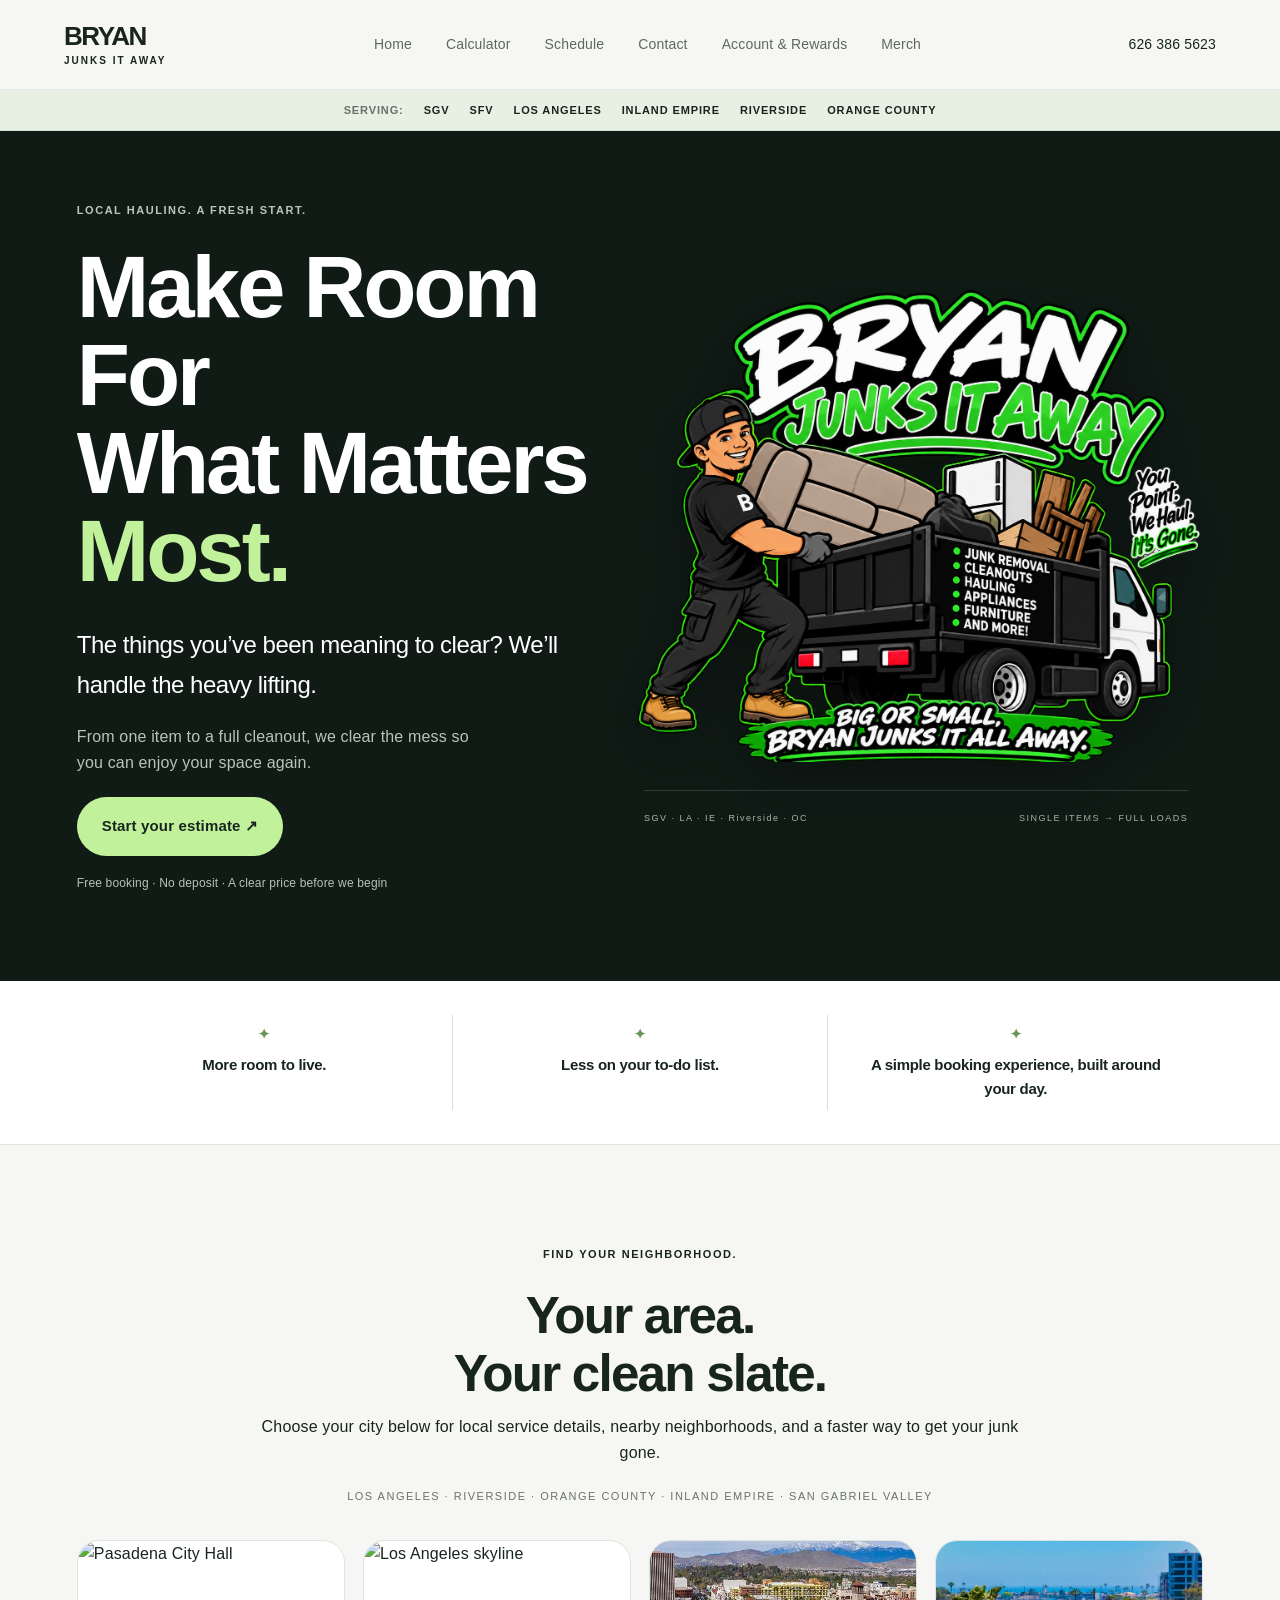
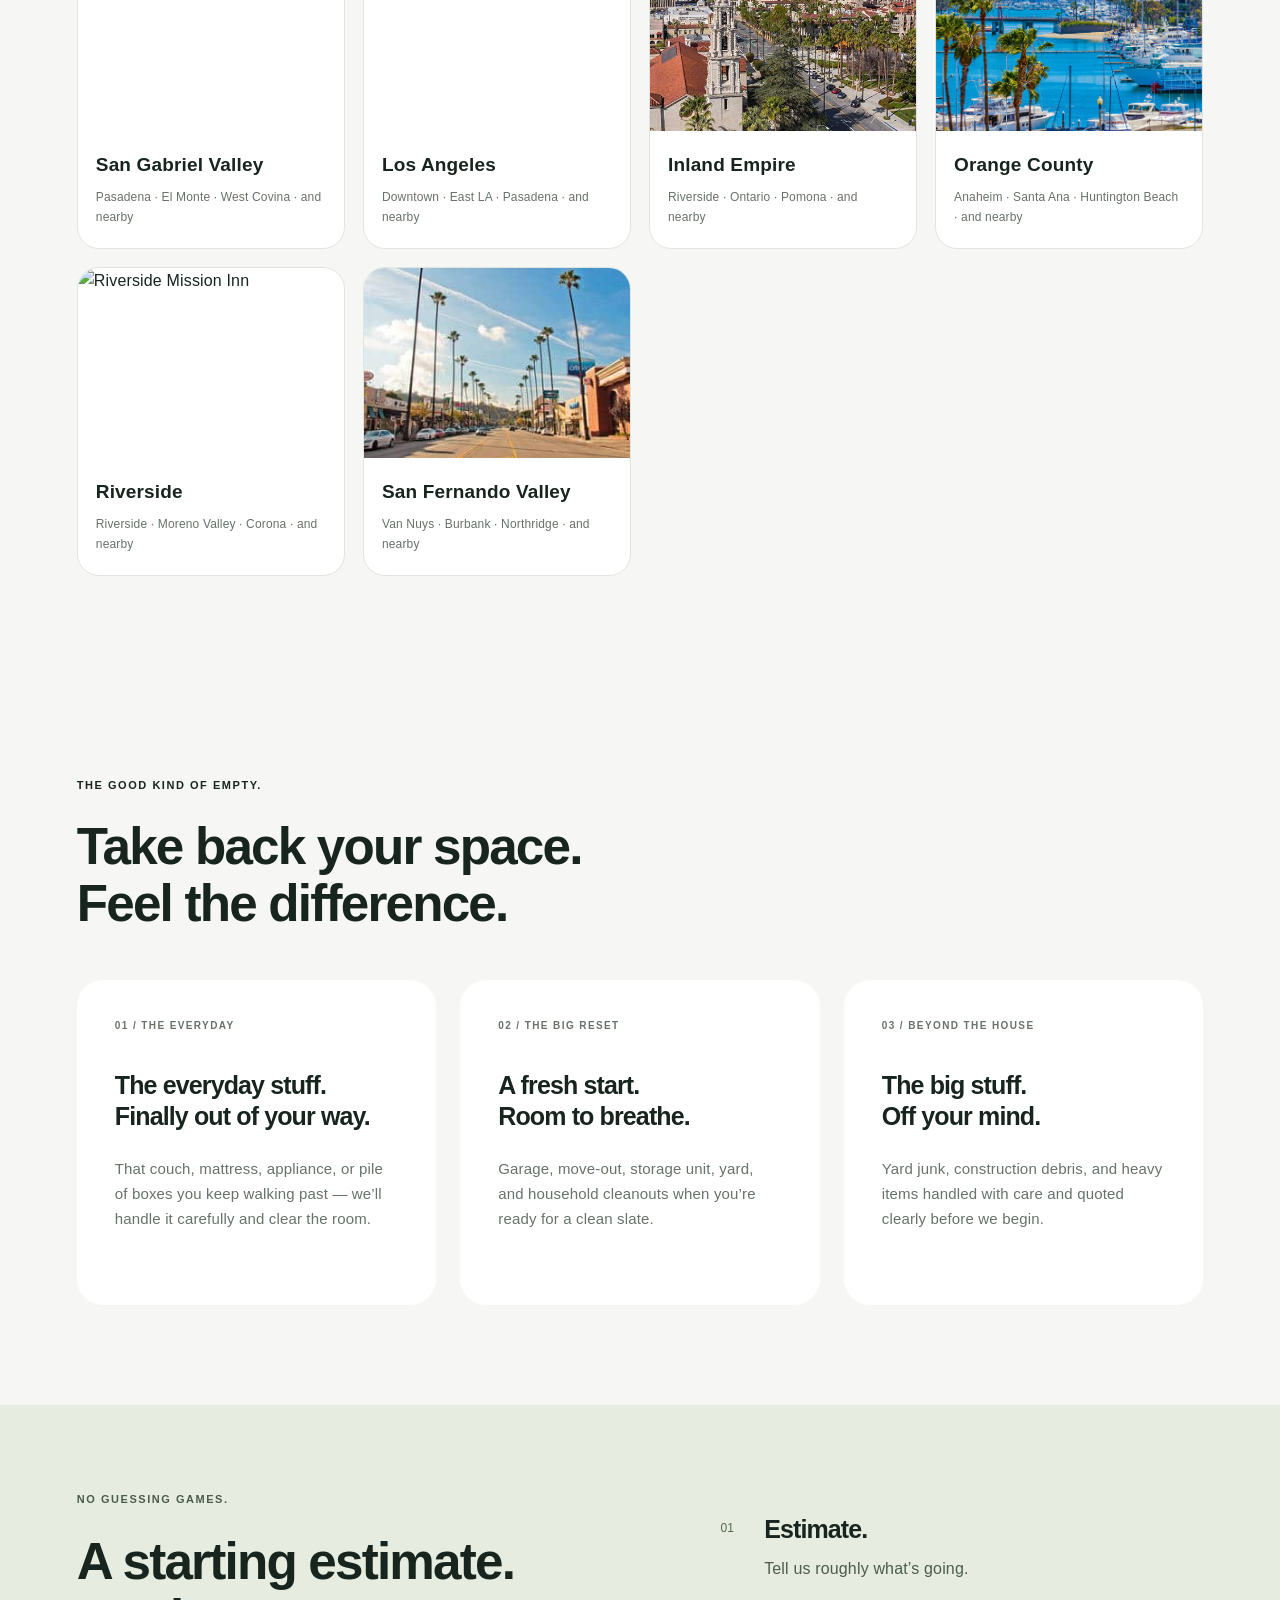
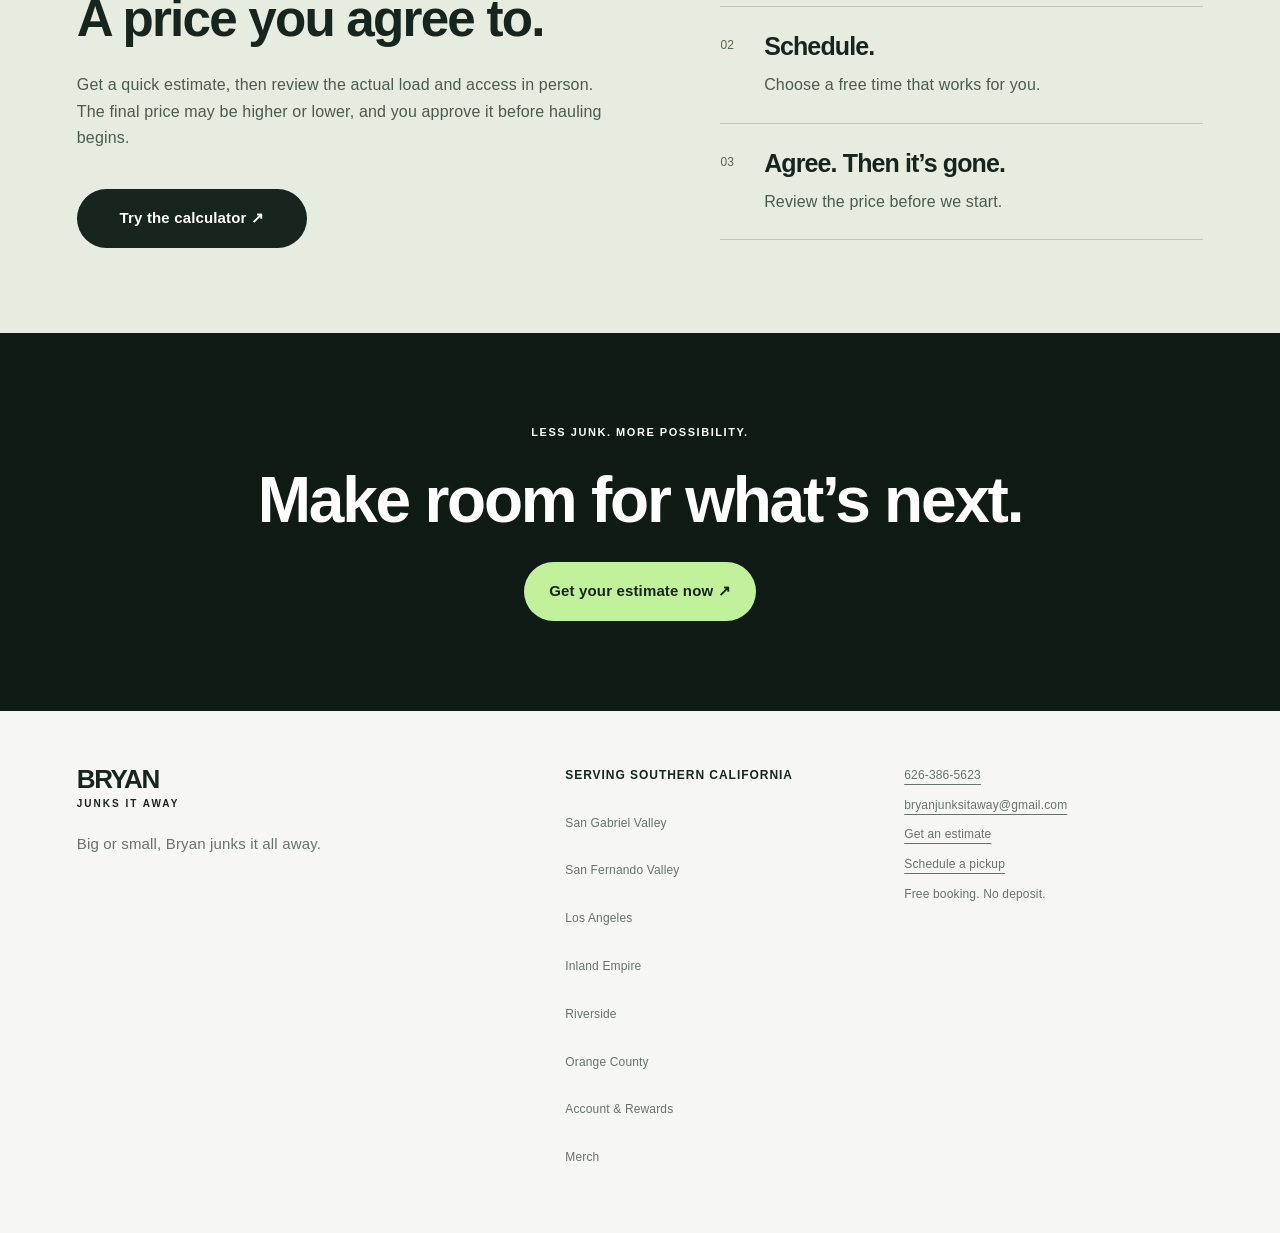
==== commit 5a08120e: "Add verified customer accounts, rewards history and merchandise page" ====
--- a/index.html
+++ b/index.html
@@ -1 +1 @@
-<!doctype html><html lang="en"><head><meta charset="utf-8"><meta name="viewport" content="width=device-width,initial-scale=1"><meta name="theme-color" content="#101b16"><meta name="description" content="Junk removal across SGV, Los Angeles, Inland Empire and Orange County."><title>Bryan Junks It Away</title><link rel="stylesheet" href="styles.css"><script src="script.js" defer></script></head><body><header><a class="wordmark" href="index.html">BRYAN<span>JUNKS IT AWAY</span></a><nav><a href="index.html">Home</a><a href="calculator.html">Calculator</a><a href="schedule.html">Schedule</a><a href="contact.html">Contact</a></nav><a class="header-phone" href="tel:+16263865623">626 386 5623</a></header><div class="top-areas" aria-label="Service areas"><span>Serving:</span><a href="san-gabriel-valley.html">SGV</a><a href="san-fernando-valley.html">SFV</a><a href="los-angeles.html">Los Angeles</a><a href="inland-empire.html">Inland Empire</a><a href="riverside.html">Riverside</a><a href="orange-county.html">Orange County</a></div><main><section class="hero"><div class="hero-copy"><p class="eyebrow">LOCAL HAULING. A FRESH START.</p><h1>Make Room For<br>What Matters<br><em>Most.</em></h1><p class="intro">The things you’ve been meaning to clear? We’ll handle the heavy lifting.</p><p class="muted">From one item to a full cleanout, we clear the mess so you can enjoy your space again.</p><a class="button" href="calculator.html">Start your estimate ↗</a><p class="fine">Free booking · No deposit · A clear price before we begin</p></div><div class="hero-art"><img src="assets/logo.png" alt="Bryan Junks It Away mascot with a loaded junk truck"><div class="art-caption"><span>SGV · LA · IE · Riverside · OC</span><span>SINGLE ITEMS → FULL LOADS</span></div></div></section><section class="promise"><span>More room to live.</span><span>Less on your to-do list.</span><span>A simple booking experience, built around your day.</span></section><section class="section"><div class="section-heading"><p class="eyebrow">THE GOOD KIND OF EMPTY.</p><h2>Take back your space.<br>Feel the difference.</h2></div><div class="service-grid"><article><span class="index">01 / THE EVERYDAY</span><h3>The everyday stuff.<br>Finally out of your way.</h3><p>That couch, mattress, appliance, or pile of boxes you keep walking past — we’ll handle it carefully and clear the room.</p></article><article><span class="index">02 / THE BIG RESET</span><h3>A fresh start.<br>Room to breathe.</h3><p>Garage, move-out, storage unit, yard, and household cleanouts when you’re ready for a clean slate.</p></article><article><span class="index">03 / BEYOND THE HOUSE</span><h3>The big stuff.<br>Off your mind.</h3><p>Yard junk, construction debris, and heavy items handled with care and quoted clearly before we begin.</p></article></div></section><section class="section regions"><div class="section-heading"><p class="eyebrow">FIND YOUR NEIGHBORHOOD.</p><h2>Your area.<br>Your clean slate.</h2><p>Choose your city below for local service details, nearby neighborhoods, and a faster way to get your junk gone.</p></div><div class="region-grid" aria-label="Choose your service area"><a class="region-card" href="san-gabriel-valley.html"><img src="https://upload.wikimedia.org/wikipedia/commons/e/e4/Pasadena_City_Hall_David_Wakely.jpg" alt="Pasadena City Hall"><span>San Gabriel Valley</span><small>Pasadena · El Monte · West Covina · and nearby</small></a><a class="region-card" href="los-angeles.html"><img src="https://upload.wikimedia.org/wikipedia/commons/2/2d/Los_Angeles_skyline.jpg" alt="Los Angeles skyline"><span>Los Angeles</span><small>Downtown · East LA · Pasadena · and nearby</small></a><a class="region-card" href="inland-empire.html"><img src="assets/inland-empire-landscape.jpg" alt="Inland Empire cityscape with palm-lined streets and mountains"><span>Inland Empire</span><small>Riverside · Ontario · Pomona · and nearby</small></a><a class="region-card" href="orange-county.html"><img src="assets/orange-county-selected.jpg" alt="Orange County waterfront with boats and palm trees"><span>Orange County</span><small>Anaheim · Santa Ana · Huntington Beach · and nearby</small></a><a class="region-card" href="riverside.html"><img src="https://upload.wikimedia.org/wikipedia/commons/c/ce/Courtyard_of_Mission_Inn_with_Church_-_Riverside,_CA_-_USA_-_01_%286919712685%29.jpg" alt="Riverside Mission Inn"><span>Riverside</span><small>Riverside · Moreno Valley · Corona · and nearby</small></a><a class="region-card" href="san-fernando-valley.html"><img src="assets/sfv-studio-city.jpg" alt="Palm-lined street in Studio City, San Fernando Valley"><span>San Fernando Valley</span><small>Van Nuys · Burbank · Northridge · and nearby</small></a></div></section><section class="feature"><div><p class="eyebrow">NO GUESSING GAMES.</p><h2>A starting estimate.<br>A price you agree to.</h2><p>Get a quick estimate, then review the actual load and access in person. The final price may be higher or lower, and you approve it before hauling begins.</p><a class="button" href="calculator.html">Try the calculator ↗</a></div><div class="process"><article><span>01</span><div><h3>Estimate.</h3><p>Tell us roughly what’s going.</p></div></article><article><span>02</span><div><h3>Schedule.</h3><p>Choose a free time that works for you.</p></div></article><article><span>03</span><div><h3>Agree. Then it’s gone.</h3><p>Review the price before we start.</p></div></article></div></section><section class="closing"><p class="eyebrow">LESS JUNK. MORE POSSIBILITY.</p><h2>Make room for what’s next.</h2><a class="button" href="calculator.html">Get your estimate now ↗</a></section></main><footer><div><a class="wordmark" href="index.html">BRYAN<span>JUNKS IT AWAY</span></a><p>Big or small, Bryan junks it all away.</p></div><div><strong>Serving Southern California</strong><nav class="footer-areas" aria-label="Service areas"><a href="san-gabriel-valley.html">San Gabriel Valley</a><a href="san-fernando-valley.html">San Fernando Valley</a><a href="los-angeles.html">Los Angeles</a><a href="inland-empire.html">Inland Empire</a><a href="riverside.html">Riverside</a><a href="orange-county.html">Orange County</a></nav></div><div><a href="tel:+16263865623">626-386-5623</a><a href="mailto:bryanjunksitaway@gmail.com">bryanjunksitaway@gmail.com</a><a href="calculator.html">Get an estimate</a><a href="schedule.html">Schedule a pickup</a><span>Free booking. No deposit.</span></div></footer></body></html>
+<!doctype html><html lang="en"><head><meta charset="utf-8"><meta name="viewport" content="width=device-width,initial-scale=1"><meta name="theme-color" content="#101b16"><meta name="description" content="Junk removal across SGV, Los Angeles, Inland Empire and Orange County."><title>Bryan Junks It Away</title><link rel="stylesheet" href="styles.css"><script src="script.js" defer></script></head><body><header><a class="wordmark" href="index.html">BRYAN<span>JUNKS IT AWAY</span></a><nav><a href="index.html">Home</a><a href="calculator.html">Calculator</a><a href="schedule.html">Schedule</a><a href="contact.html">Contact</a><a href="account.html">Account &amp; Rewards</a><a href="merch.html">Merch</a></nav><a class="header-phone" href="tel:+16263865623">626 386 5623</a></header><div class="top-areas" aria-label="Service areas"><span>Serving:</span><a href="san-gabriel-valley.html">SGV</a><a href="san-fernando-valley.html">SFV</a><a href="los-angeles.html">Los Angeles</a><a href="inland-empire.html">Inland Empire</a><a href="riverside.html">Riverside</a><a href="orange-county.html">Orange County</a></div><main><section class="hero"><div class="hero-copy"><p class="eyebrow">LOCAL HAULING. A FRESH START.</p><h1>Make Room For<br>What Matters<br><em>Most.</em></h1><p class="intro">The things you’ve been meaning to clear? We’ll handle the heavy lifting.</p><p class="muted">From one item to a full cleanout, we clear the mess so you can enjoy your space again.</p><a class="button" href="calculator.html">Start your estimate ↗</a><p class="fine">Free booking · No deposit · A clear price before we begin</p></div><div class="hero-art"><img src="assets/logo.png" alt="Bryan Junks It Away mascot with a loaded junk truck"><div class="art-caption"><span>SGV · LA · IE · Riverside · OC</span><span>SINGLE ITEMS → FULL LOADS</span></div></div></section><section class="promise"><span>More room to live.</span><span>Less on your to-do list.</span><span>A simple booking experience, built around your day.</span></section><section class="section"><div class="section-heading"><p class="eyebrow">THE GOOD KIND OF EMPTY.</p><h2>Take back your space.<br>Feel the difference.</h2></div><div class="service-grid"><article><span class="index">01 / THE EVERYDAY</span><h3>The everyday stuff.<br>Finally out of your way.</h3><p>That couch, mattress, appliance, or pile of boxes you keep walking past — we’ll handle it carefully and clear the room.</p></article><article><span class="index">02 / THE BIG RESET</span><h3>A fresh start.<br>Room to breathe.</h3><p>Garage, move-out, storage unit, yard, and household cleanouts when you’re ready for a clean slate.</p></article><article><span class="index">03 / BEYOND THE HOUSE</span><h3>The big stuff.<br>Off your mind.</h3><p>Yard junk, construction debris, and heavy items handled with care and quoted clearly before we begin.</p></article></div></section><section class="section regions"><div class="section-heading"><p class="eyebrow">FIND YOUR NEIGHBORHOOD.</p><h2>Your area.<br>Your clean slate.</h2><p>Choose your city below for local service details, nearby neighborhoods, and a faster way to get your junk gone.</p></div><div class="region-grid" aria-label="Choose your service area"><a class="region-card" href="san-gabriel-valley.html"><img src="https://upload.wikimedia.org/wikipedia/commons/e/e4/Pasadena_City_Hall_David_Wakely.jpg" alt="Pasadena City Hall"><span>San Gabriel Valley</span><small>Pasadena · El Monte · West Covina · and nearby</small></a><a class="region-card" href="los-angeles.html"><img src="https://upload.wikimedia.org/wikipedia/commons/2/2d/Los_Angeles_skyline.jpg" alt="Los Angeles skyline"><span>Los Angeles</span><small>Downtown · East LA · Pasadena · and nearby</small></a><a class="region-card" href="inland-empire.html"><img src="assets/inland-empire-landscape.jpg" alt="Inland Empire cityscape with palm-lined streets and mountains"><span>Inland Empire</span><small>Riverside · Ontario · Pomona · and nearby</small></a><a class="region-card" href="orange-county.html"><img src="assets/orange-county-selected.jpg" alt="Orange County waterfront with boats and palm trees"><span>Orange County</span><small>Anaheim · Santa Ana · Huntington Beach · and nearby</small></a><a class="region-card" href="riverside.html"><img src="https://upload.wikimedia.org/wikipedia/commons/c/ce/Courtyard_of_Mission_Inn_with_Church_-_Riverside,_CA_-_USA_-_01_%286919712685%29.jpg" alt="Riverside Mission Inn"><span>Riverside</span><small>Riverside · Moreno Valley · Corona · and nearby</small></a><a class="region-card" href="san-fernando-valley.html"><img src="assets/sfv-studio-city.jpg" alt="Palm-lined street in Studio City, San Fernando Valley"><span>San Fernando Valley</span><small>Van Nuys · Burbank · Northridge · and nearby</small></a></div></section><section class="feature"><div><p class="eyebrow">NO GUESSING GAMES.</p><h2>A starting estimate.<br>A price you agree to.</h2><p>Get a quick estimate, then review the actual load and access in person. The final price may be higher or lower, and you approve it before hauling begins.</p><a class="button" href="calculator.html">Try the calculator ↗</a></div><div class="process"><article><span>01</span><div><h3>Estimate.</h3><p>Tell us roughly what’s going.</p></div></article><article><span>02</span><div><h3>Schedule.</h3><p>Choose a free time that works for you.</p></div></article><article><span>03</span><div><h3>Agree. Then it’s gone.</h3><p>Review the price before we start.</p></div></article></div></section><section class="closing"><p class="eyebrow">LESS JUNK. MORE POSSIBILITY.</p><h2>Make room for what’s next.</h2><a class="button" href="calculator.html">Get your estimate now ↗</a></section></main><footer><div><a class="wordmark" href="index.html">BRYAN<span>JUNKS IT AWAY</span></a><p>Big or small, Bryan junks it all away.</p></div><div><strong>Serving Southern California</strong><nav class="footer-areas" aria-label="Service areas"><a href="san-gabriel-valley.html">San Gabriel Valley</a><a href="san-fernando-valley.html">San Fernando Valley</a><a href="los-angeles.html">Los Angeles</a><a href="inland-empire.html">Inland Empire</a><a href="riverside.html">Riverside</a><a href="orange-county.html">Orange County</a><a href="account.html">Account &amp; Rewards</a><a href="merch.html">Merch</a></nav></div><div><a href="tel:+16263865623">626-386-5623</a><a href="mailto:bryanjunksitaway@gmail.com">bryanjunksitaway@gmail.com</a><a href="calculator.html">Get an estimate</a><a href="schedule.html">Schedule a pickup</a><span>Free booking. No deposit.</span></div></footer></body></html>
--- a/styles.css
+++ b/styles.css
@@ -52,3 +52,8 @@
 /* Area hero action sits beside the local photo on larger screens */
 @media(min-width:801px){.local{display:grid;grid-template-columns:minmax(0,1.05fr) minmax(0,.95fr);gap:8%;align-items:center}.local>div{width:auto}.local>.area{max-width:none;border-top:0;padding-top:0}}
 .reservation-card{margin-top:28px;padding:30px;border:1px solid var(--line);border-radius:24px;background:#e8efe3}.reservation-card h3{margin-bottom:12px}.reservation-card p:not(.eyebrow){color:var(--muted)}
+
+.questions-only{display:block;max-width:1000px;margin-inline:auto}.questions-only .questionnaire{width:100%}.questions-only .choice{border-radius:18px;padding:20px;cursor:pointer}.questions-only .choice:has(input:checked){background:#edf5e5;border-color:#527447}.questions-only .choice:focus-within{outline:2px solid #527447;outline-offset:3px}
+.city-toggle{border:0;cursor:pointer}
+.city-popover summary{display:none}
+.member-section{max-width:1200px;margin:auto;padding-top:0}.reward-grid{display:grid;grid-template-columns:repeat(3,minmax(0,1fr));gap:20px;margin:28px 0}.member-toolbar{display:flex;justify-content:space-between;gap:16px}.reward-balance{background:#e8f1df;margin-bottom:40px}.reward-balance progress{display:block;width:100%;height:22px;accent-color:#3c6933;margin:20px 0}.member-row{padding:20px;border-bottom:1px solid var(--line);overflow-wrap:anywhere}.member-section input{width:100%;margin:12px 0 20px}.member-section button:disabled{opacity:.55;cursor:default}.reward-grid h3{font-size:32px}.member-section [hidden]{display:none!important}@media(max-width:850px){.reward-grid{grid-template-columns:1fr}nav{gap:14px}}
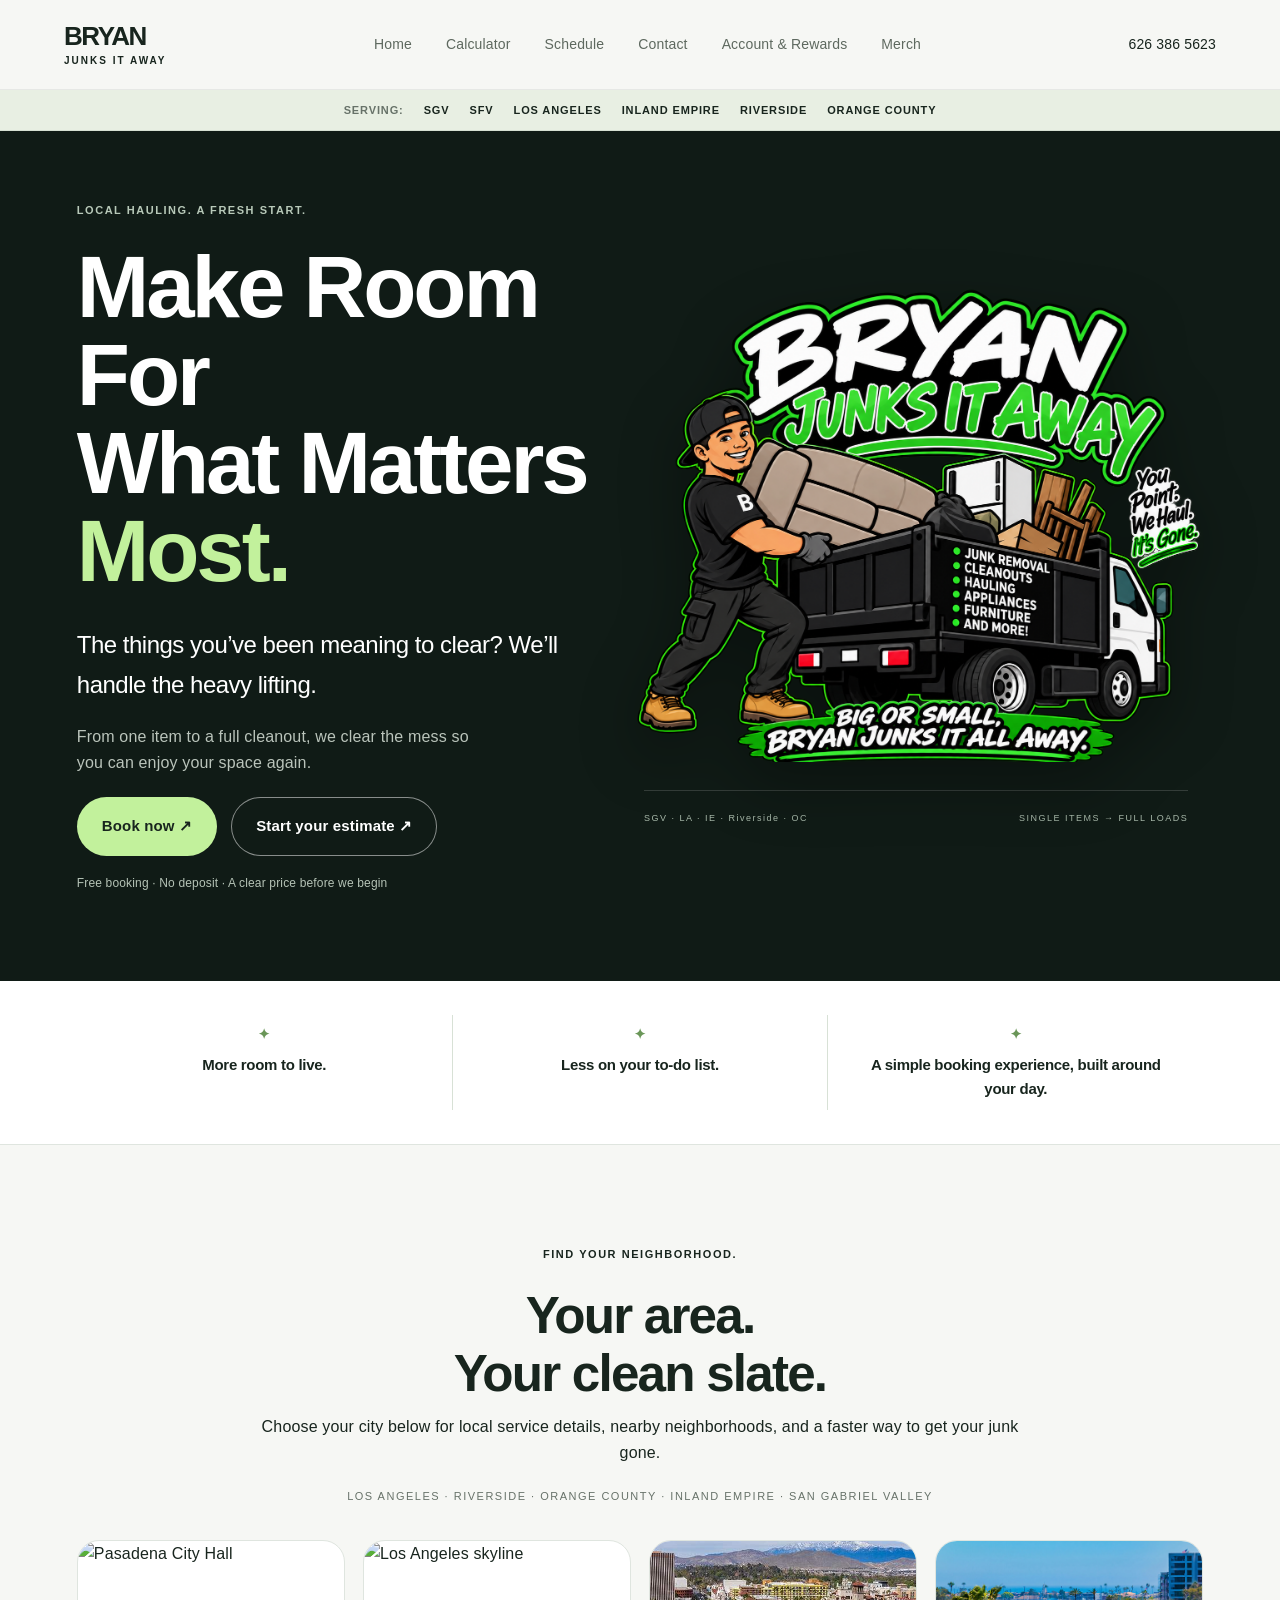
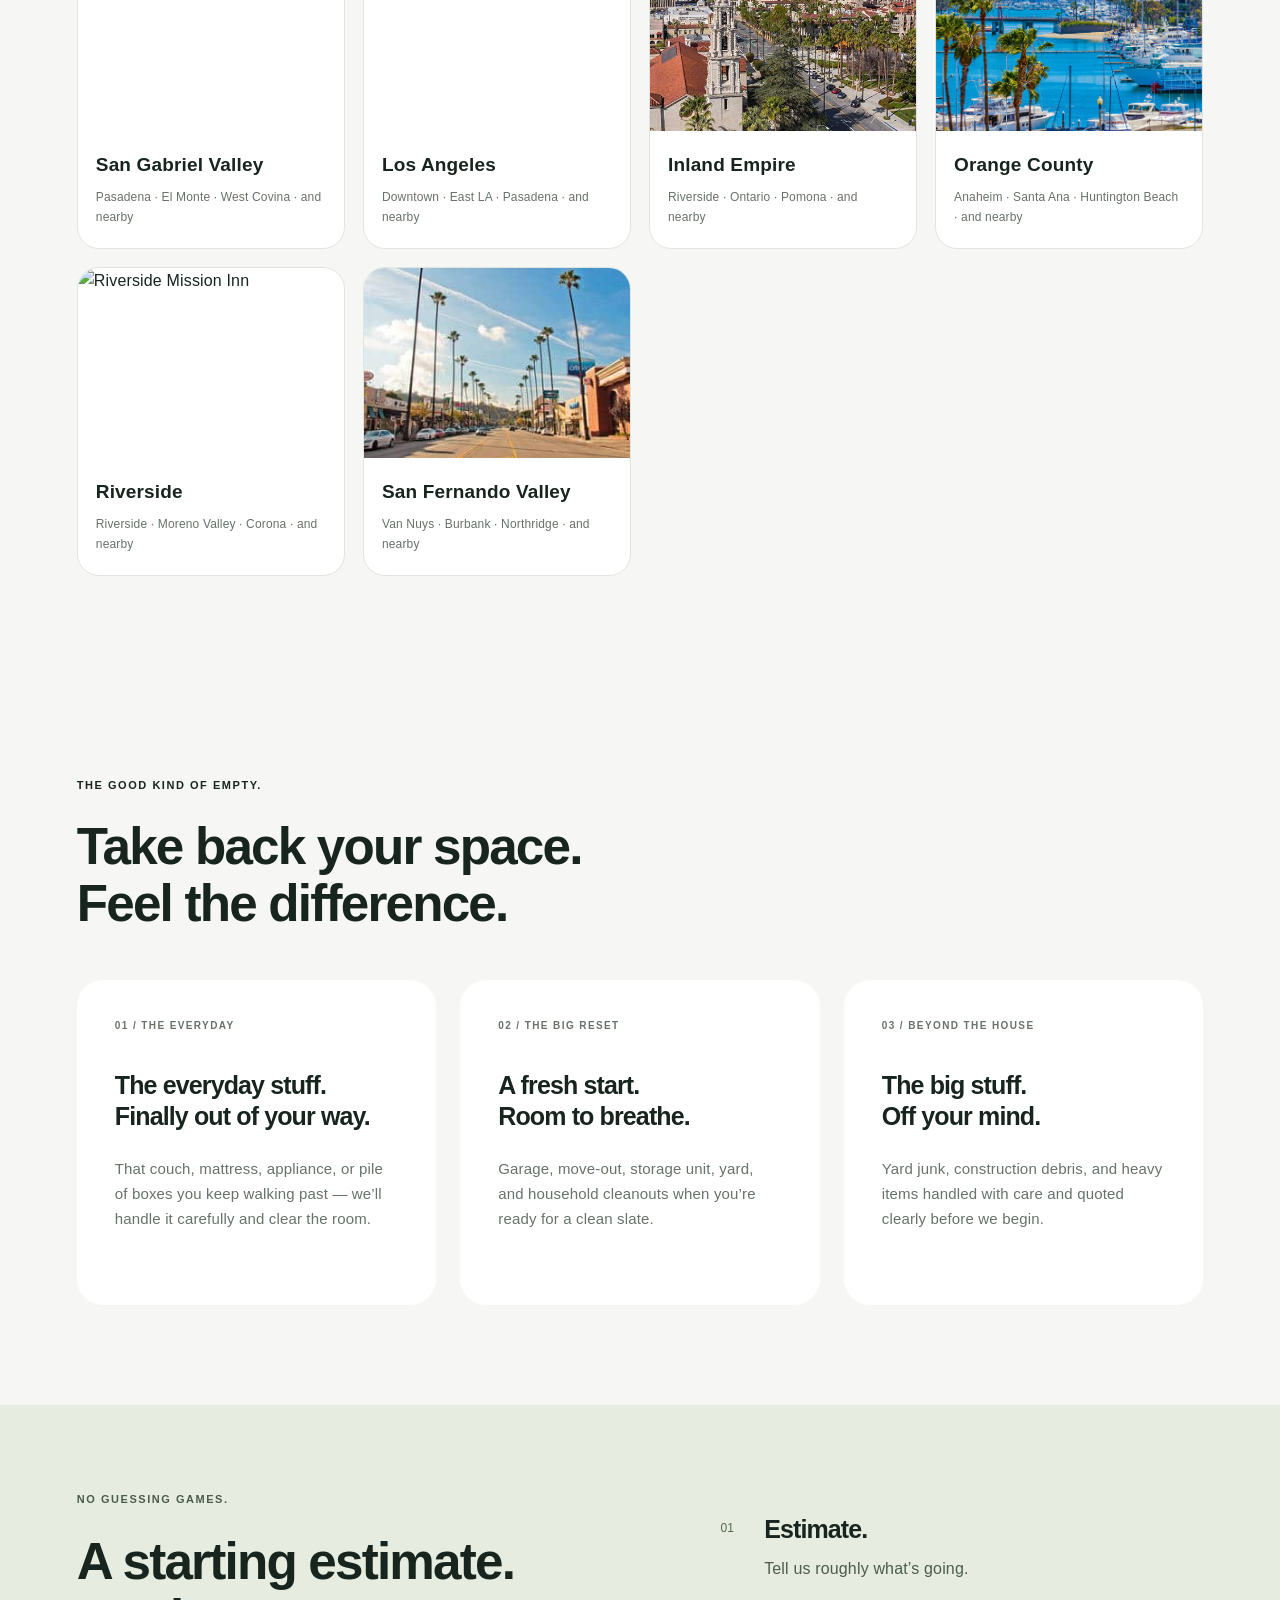
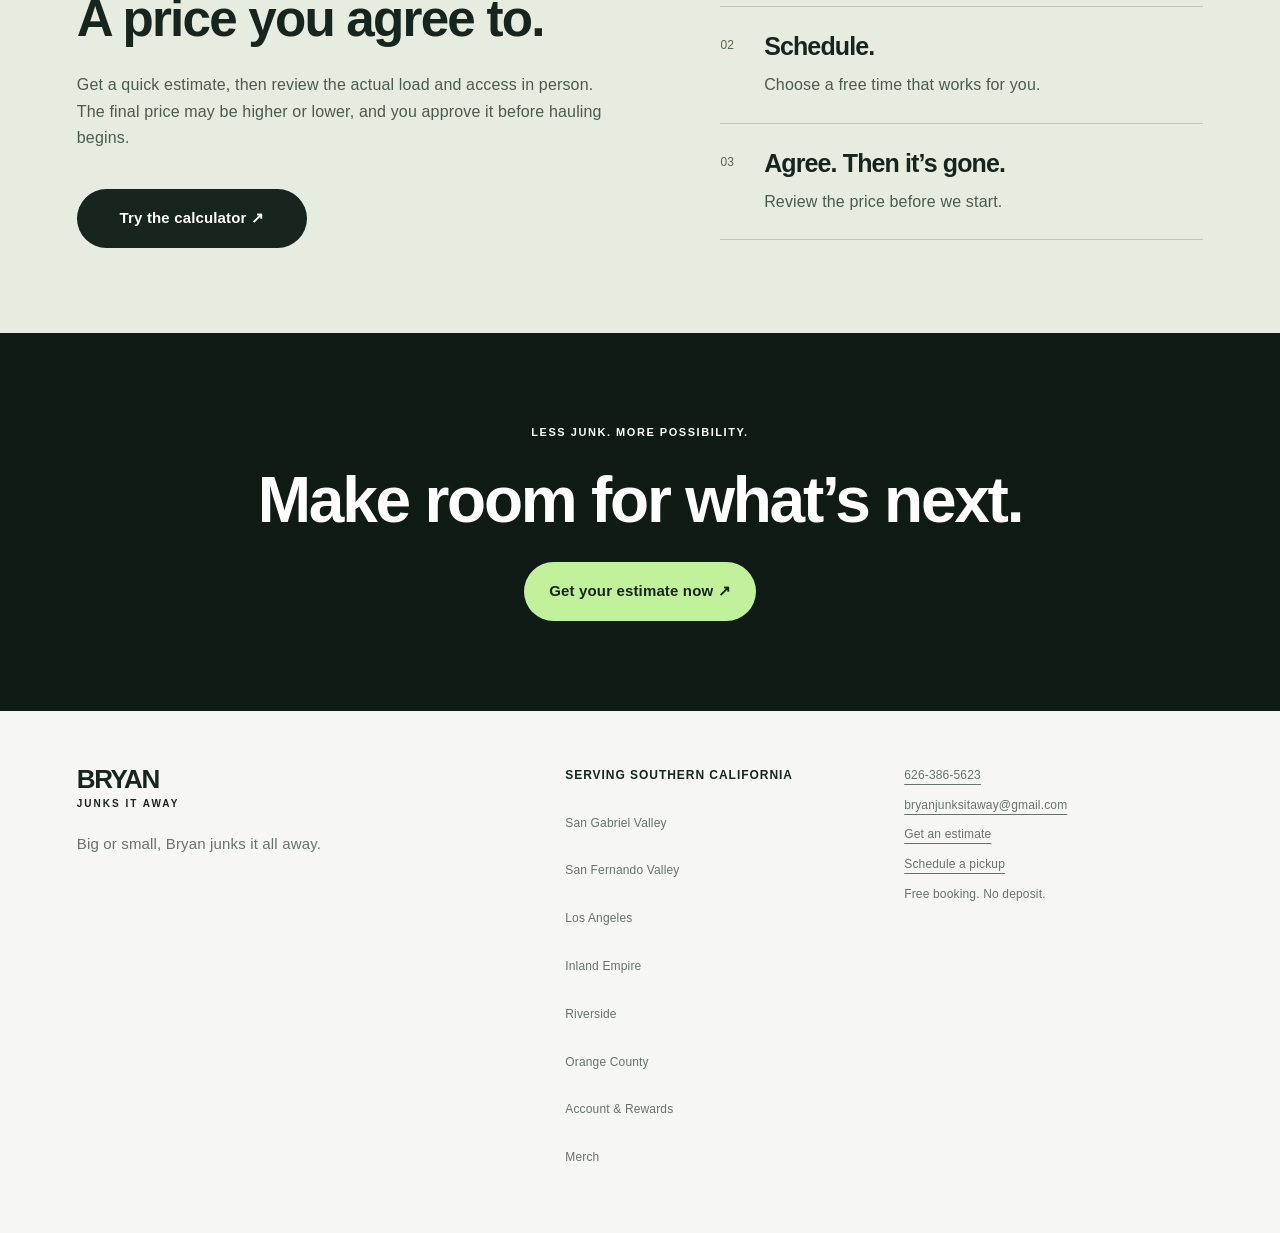
==== commit e897933f: "Add prominent book now buttons to home and location pages" ====
--- a/index.html
+++ b/index.html
@@ -1 +1 @@
-<!doctype html><html lang="en"><head><meta charset="utf-8"><meta name="viewport" content="width=device-width,initial-scale=1"><meta name="theme-color" content="#101b16"><meta name="description" content="Junk removal across SGV, Los Angeles, Inland Empire and Orange County."><title>Bryan Junks It Away</title><link rel="stylesheet" href="styles.css"><script src="script.js" defer></script></head><body><header><a class="wordmark" href="index.html">BRYAN<span>JUNKS IT AWAY</span></a><nav><a href="index.html">Home</a><a href="calculator.html">Calculator</a><a href="schedule.html">Schedule</a><a href="contact.html">Contact</a><a href="account.html">Account &amp; Rewards</a><a href="merch.html">Merch</a></nav><a class="header-phone" href="tel:+16263865623">626 386 5623</a></header><div class="top-areas" aria-label="Service areas"><span>Serving:</span><a href="san-gabriel-valley.html">SGV</a><a href="san-fernando-valley.html">SFV</a><a href="los-angeles.html">Los Angeles</a><a href="inland-empire.html">Inland Empire</a><a href="riverside.html">Riverside</a><a href="orange-county.html">Orange County</a></div><main><section class="hero"><div class="hero-copy"><p class="eyebrow">LOCAL HAULING. A FRESH START.</p><h1>Make Room For<br>What Matters<br><em>Most.</em></h1><p class="intro">The things you’ve been meaning to clear? We’ll handle the heavy lifting.</p><p class="muted">From one item to a full cleanout, we clear the mess so you can enjoy your space again.</p><a class="button" href="calculator.html">Start your estimate ↗</a><p class="fine">Free booking · No deposit · A clear price before we begin</p></div><div class="hero-art"><img src="assets/logo.png" alt="Bryan Junks It Away mascot with a loaded junk truck"><div class="art-caption"><span>SGV · LA · IE · Riverside · OC</span><span>SINGLE ITEMS → FULL LOADS</span></div></div></section><section class="promise"><span>More room to live.</span><span>Less on your to-do list.</span><span>A simple booking experience, built around your day.</span></section><section class="section"><div class="section-heading"><p class="eyebrow">THE GOOD KIND OF EMPTY.</p><h2>Take back your space.<br>Feel the difference.</h2></div><div class="service-grid"><article><span class="index">01 / THE EVERYDAY</span><h3>The everyday stuff.<br>Finally out of your way.</h3><p>That couch, mattress, appliance, or pile of boxes you keep walking past — we’ll handle it carefully and clear the room.</p></article><article><span class="index">02 / THE BIG RESET</span><h3>A fresh start.<br>Room to breathe.</h3><p>Garage, move-out, storage unit, yard, and household cleanouts when you’re ready for a clean slate.</p></article><article><span class="index">03 / BEYOND THE HOUSE</span><h3>The big stuff.<br>Off your mind.</h3><p>Yard junk, construction debris, and heavy items handled with care and quoted clearly before we begin.</p></article></div></section><section class="section regions"><div class="section-heading"><p class="eyebrow">FIND YOUR NEIGHBORHOOD.</p><h2>Your area.<br>Your clean slate.</h2><p>Choose your city below for local service details, nearby neighborhoods, and a faster way to get your junk gone.</p></div><div class="region-grid" aria-label="Choose your service area"><a class="region-card" href="san-gabriel-valley.html"><img src="https://upload.wikimedia.org/wikipedia/commons/e/e4/Pasadena_City_Hall_David_Wakely.jpg" alt="Pasadena City Hall"><span>San Gabriel Valley</span><small>Pasadena · El Monte · West Covina · and nearby</small></a><a class="region-card" href="los-angeles.html"><img src="https://upload.wikimedia.org/wikipedia/commons/2/2d/Los_Angeles_skyline.jpg" alt="Los Angeles skyline"><span>Los Angeles</span><small>Downtown · East LA · Pasadena · and nearby</small></a><a class="region-card" href="inland-empire.html"><img src="assets/inland-empire-landscape.jpg" alt="Inland Empire cityscape with palm-lined streets and mountains"><span>Inland Empire</span><small>Riverside · Ontario · Pomona · and nearby</small></a><a class="region-card" href="orange-county.html"><img src="assets/orange-county-selected.jpg" alt="Orange County waterfront with boats and palm trees"><span>Orange County</span><small>Anaheim · Santa Ana · Huntington Beach · and nearby</small></a><a class="region-card" href="riverside.html"><img src="https://upload.wikimedia.org/wikipedia/commons/c/ce/Courtyard_of_Mission_Inn_with_Church_-_Riverside,_CA_-_USA_-_01_%286919712685%29.jpg" alt="Riverside Mission Inn"><span>Riverside</span><small>Riverside · Moreno Valley · Corona · and nearby</small></a><a class="region-card" href="san-fernando-valley.html"><img src="assets/sfv-studio-city.jpg" alt="Palm-lined street in Studio City, San Fernando Valley"><span>San Fernando Valley</span><small>Van Nuys · Burbank · Northridge · and nearby</small></a></div></section><section class="feature"><div><p class="eyebrow">NO GUESSING GAMES.</p><h2>A starting estimate.<br>A price you agree to.</h2><p>Get a quick estimate, then review the actual load and access in person. The final price may be higher or lower, and you approve it before hauling begins.</p><a class="button" href="calculator.html">Try the calculator ↗</a></div><div class="process"><article><span>01</span><div><h3>Estimate.</h3><p>Tell us roughly what’s going.</p></div></article><article><span>02</span><div><h3>Schedule.</h3><p>Choose a free time that works for you.</p></div></article><article><span>03</span><div><h3>Agree. Then it’s gone.</h3><p>Review the price before we start.</p></div></article></div></section><section class="closing"><p class="eyebrow">LESS JUNK. MORE POSSIBILITY.</p><h2>Make room for what’s next.</h2><a class="button" href="calculator.html">Get your estimate now ↗</a></section></main><footer><div><a class="wordmark" href="index.html">BRYAN<span>JUNKS IT AWAY</span></a><p>Big or small, Bryan junks it all away.</p></div><div><strong>Serving Southern California</strong><nav class="footer-areas" aria-label="Service areas"><a href="san-gabriel-valley.html">San Gabriel Valley</a><a href="san-fernando-valley.html">San Fernando Valley</a><a href="los-angeles.html">Los Angeles</a><a href="inland-empire.html">Inland Empire</a><a href="riverside.html">Riverside</a><a href="orange-county.html">Orange County</a><a href="account.html">Account &amp; Rewards</a><a href="merch.html">Merch</a></nav></div><div><a href="tel:+16263865623">626-386-5623</a><a href="mailto:bryanjunksitaway@gmail.com">bryanjunksitaway@gmail.com</a><a href="calculator.html">Get an estimate</a><a href="schedule.html">Schedule a pickup</a><span>Free booking. No deposit.</span></div></footer></body></html>
+<!doctype html><html lang="en"><head><meta charset="utf-8"><meta name="viewport" content="width=device-width,initial-scale=1"><meta name="theme-color" content="#101b16"><meta name="description" content="Junk removal across SGV, Los Angeles, Inland Empire and Orange County."><title>Bryan Junks It Away</title><link rel="stylesheet" href="styles.css"><script src="script.js" defer></script></head><body><header><a class="wordmark" href="index.html">BRYAN<span>JUNKS IT AWAY</span></a><nav><a href="index.html">Home</a><a href="calculator.html">Calculator</a><a href="schedule.html">Schedule</a><a href="contact.html">Contact</a><a href="account.html">Account &amp; Rewards</a><a href="merch.html">Merch</a></nav><a class="header-phone" href="tel:+16263865623">626 386 5623</a></header><div class="top-areas" aria-label="Service areas"><span>Serving:</span><a href="san-gabriel-valley.html">SGV</a><a href="san-fernando-valley.html">SFV</a><a href="los-angeles.html">Los Angeles</a><a href="inland-empire.html">Inland Empire</a><a href="riverside.html">Riverside</a><a href="orange-county.html">Orange County</a></div><main><section class="hero"><div class="hero-copy"><p class="eyebrow">LOCAL HAULING. A FRESH START.</p><h1>Make Room For<br>What Matters<br><em>Most.</em></h1><p class="intro">The things you’ve been meaning to clear? We’ll handle the heavy lifting.</p><p class="muted">From one item to a full cleanout, we clear the mess so you can enjoy your space again.</p><div class="hero-booking-actions"><a class="button top-booking" href="schedule.html">Book now ↗</a><a class="button" href="calculator.html">Start your estimate ↗</a></div><p class="fine">Free booking · No deposit · A clear price before we begin</p></div><div class="hero-art"><img src="assets/logo.png" alt="Bryan Junks It Away mascot with a loaded junk truck"><div class="art-caption"><span>SGV · LA · IE · Riverside · OC</span><span>SINGLE ITEMS → FULL LOADS</span></div></div></section><section class="promise"><span>More room to live.</span><span>Less on your to-do list.</span><span>A simple booking experience, built around your day.</span></section><section class="section"><div class="section-heading"><p class="eyebrow">THE GOOD KIND OF EMPTY.</p><h2>Take back your space.<br>Feel the difference.</h2></div><div class="service-grid"><article><span class="index">01 / THE EVERYDAY</span><h3>The everyday stuff.<br>Finally out of your way.</h3><p>That couch, mattress, appliance, or pile of boxes you keep walking past — we’ll handle it carefully and clear the room.</p></article><article><span class="index">02 / THE BIG RESET</span><h3>A fresh start.<br>Room to breathe.</h3><p>Garage, move-out, storage unit, yard, and household cleanouts when you’re ready for a clean slate.</p></article><article><span class="index">03 / BEYOND THE HOUSE</span><h3>The big stuff.<br>Off your mind.</h3><p>Yard junk, construction debris, and heavy items handled with care and quoted clearly before we begin.</p></article></div></section><section class="section regions"><div class="section-heading"><p class="eyebrow">FIND YOUR NEIGHBORHOOD.</p><h2>Your area.<br>Your clean slate.</h2><p>Choose your city below for local service details, nearby neighborhoods, and a faster way to get your junk gone.</p></div><div class="region-grid" aria-label="Choose your service area"><a class="region-card" href="san-gabriel-valley.html"><img src="https://upload.wikimedia.org/wikipedia/commons/e/e4/Pasadena_City_Hall_David_Wakely.jpg" alt="Pasadena City Hall"><span>San Gabriel Valley</span><small>Pasadena · El Monte · West Covina · and nearby</small></a><a class="region-card" href="los-angeles.html"><img src="https://upload.wikimedia.org/wikipedia/commons/2/2d/Los_Angeles_skyline.jpg" alt="Los Angeles skyline"><span>Los Angeles</span><small>Downtown · East LA · Pasadena · and nearby</small></a><a class="region-card" href="inland-empire.html"><img src="assets/inland-empire-landscape.jpg" alt="Inland Empire cityscape with palm-lined streets and mountains"><span>Inland Empire</span><small>Riverside · Ontario · Pomona · and nearby</small></a><a class="region-card" href="orange-county.html"><img src="assets/orange-county-selected.jpg" alt="Orange County waterfront with boats and palm trees"><span>Orange County</span><small>Anaheim · Santa Ana · Huntington Beach · and nearby</small></a><a class="region-card" href="riverside.html"><img src="https://upload.wikimedia.org/wikipedia/commons/c/ce/Courtyard_of_Mission_Inn_with_Church_-_Riverside,_CA_-_USA_-_01_%286919712685%29.jpg" alt="Riverside Mission Inn"><span>Riverside</span><small>Riverside · Moreno Valley · Corona · and nearby</small></a><a class="region-card" href="san-fernando-valley.html"><img src="assets/sfv-studio-city.jpg" alt="Palm-lined street in Studio City, San Fernando Valley"><span>San Fernando Valley</span><small>Van Nuys · Burbank · Northridge · and nearby</small></a></div></section><section class="feature"><div><p class="eyebrow">NO GUESSING GAMES.</p><h2>A starting estimate.<br>A price you agree to.</h2><p>Get a quick estimate, then review the actual load and access in person. The final price may be higher or lower, and you approve it before hauling begins.</p><a class="button" href="calculator.html">Try the calculator ↗</a></div><div class="process"><article><span>01</span><div><h3>Estimate.</h3><p>Tell us roughly what’s going.</p></div></article><article><span>02</span><div><h3>Schedule.</h3><p>Choose a free time that works for you.</p></div></article><article><span>03</span><div><h3>Agree. Then it’s gone.</h3><p>Review the price before we start.</p></div></article></div></section><section class="closing"><p class="eyebrow">LESS JUNK. MORE POSSIBILITY.</p><h2>Make room for what’s next.</h2><a class="button" href="calculator.html">Get your estimate now ↗</a></section></main><footer><div><a class="wordmark" href="index.html">BRYAN<span>JUNKS IT AWAY</span></a><p>Big or small, Bryan junks it all away.</p></div><div><strong>Serving Southern California</strong><nav class="footer-areas" aria-label="Service areas"><a href="san-gabriel-valley.html">San Gabriel Valley</a><a href="san-fernando-valley.html">San Fernando Valley</a><a href="los-angeles.html">Los Angeles</a><a href="inland-empire.html">Inland Empire</a><a href="riverside.html">Riverside</a><a href="orange-county.html">Orange County</a><a href="account.html">Account &amp; Rewards</a><a href="merch.html">Merch</a></nav></div><div><a href="tel:+16263865623">626-386-5623</a><a href="mailto:bryanjunksitaway@gmail.com">bryanjunksitaway@gmail.com</a><a href="calculator.html">Get an estimate</a><a href="schedule.html">Schedule a pickup</a><span>Free booking. No deposit.</span></div></footer></body></html>
--- a/styles.css
+++ b/styles.css
@@ -57,3 +57,4 @@
 .city-toggle{border:0;cursor:pointer}
 .city-popover summary{display:none}
 .member-section{max-width:1200px;margin:auto;padding-top:0}.reward-grid{display:grid;grid-template-columns:repeat(3,minmax(0,1fr));gap:20px;margin:28px 0}.member-toolbar{display:flex;justify-content:space-between;gap:16px}.reward-balance{background:#e8f1df;margin-bottom:40px}.reward-balance progress{display:block;width:100%;height:22px;accent-color:#3c6933;margin:20px 0}.member-row{padding:20px;border-bottom:1px solid var(--line);overflow-wrap:anywhere}.member-section input{width:100%;margin:12px 0 20px}.member-section button:disabled{opacity:.55;cursor:default}.reward-grid h3{font-size:32px}.member-section [hidden]{display:none!important}@media(max-width:850px){.reward-grid{grid-template-columns:1fr}nav{gap:14px}}
+.hero-booking-actions{display:flex;flex-wrap:wrap;gap:14px;align-items:center}.hero .hero-booking-actions .button:not(.top-booking){background:transparent;color:white;box-shadow:inset 0 0 0 1px #ffffff80}.page-intro .top-booking{margin-top:8px}@media(max-width:500px){.hero-booking-actions .button{width:100%}}
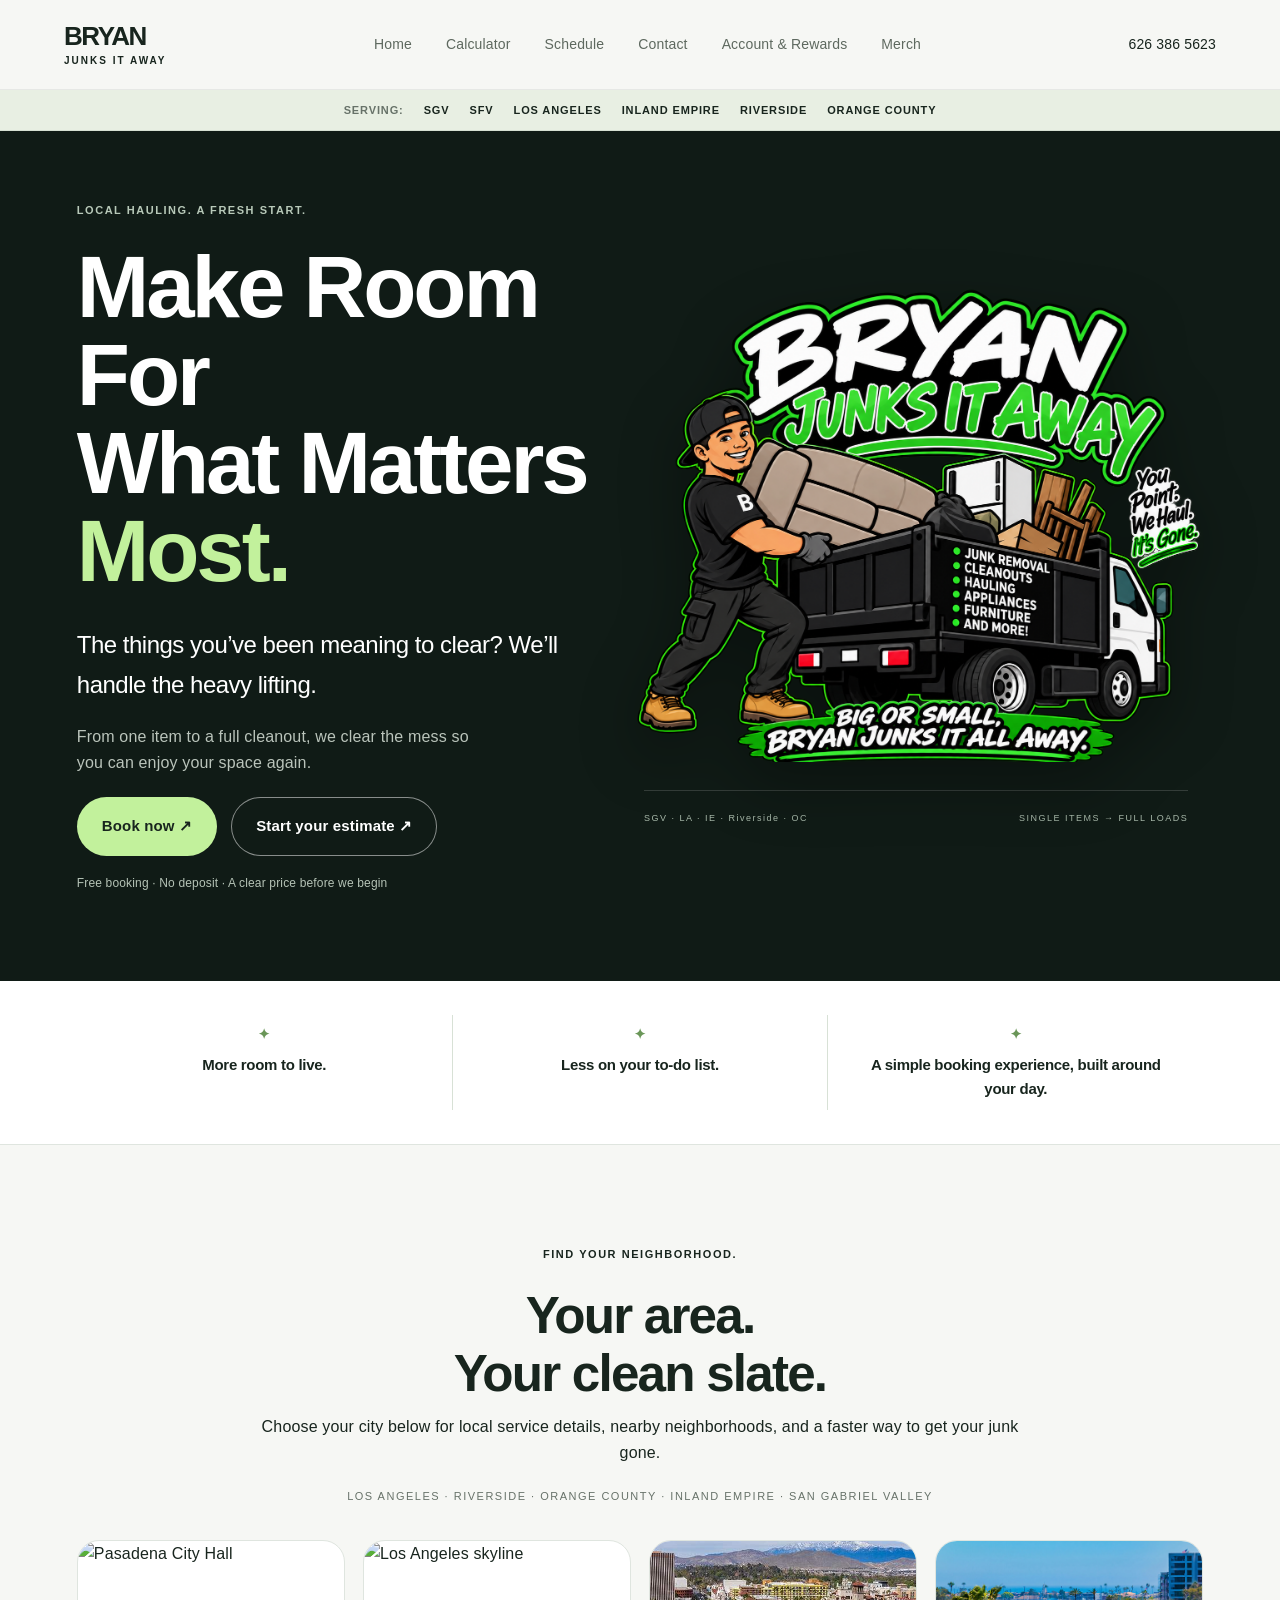
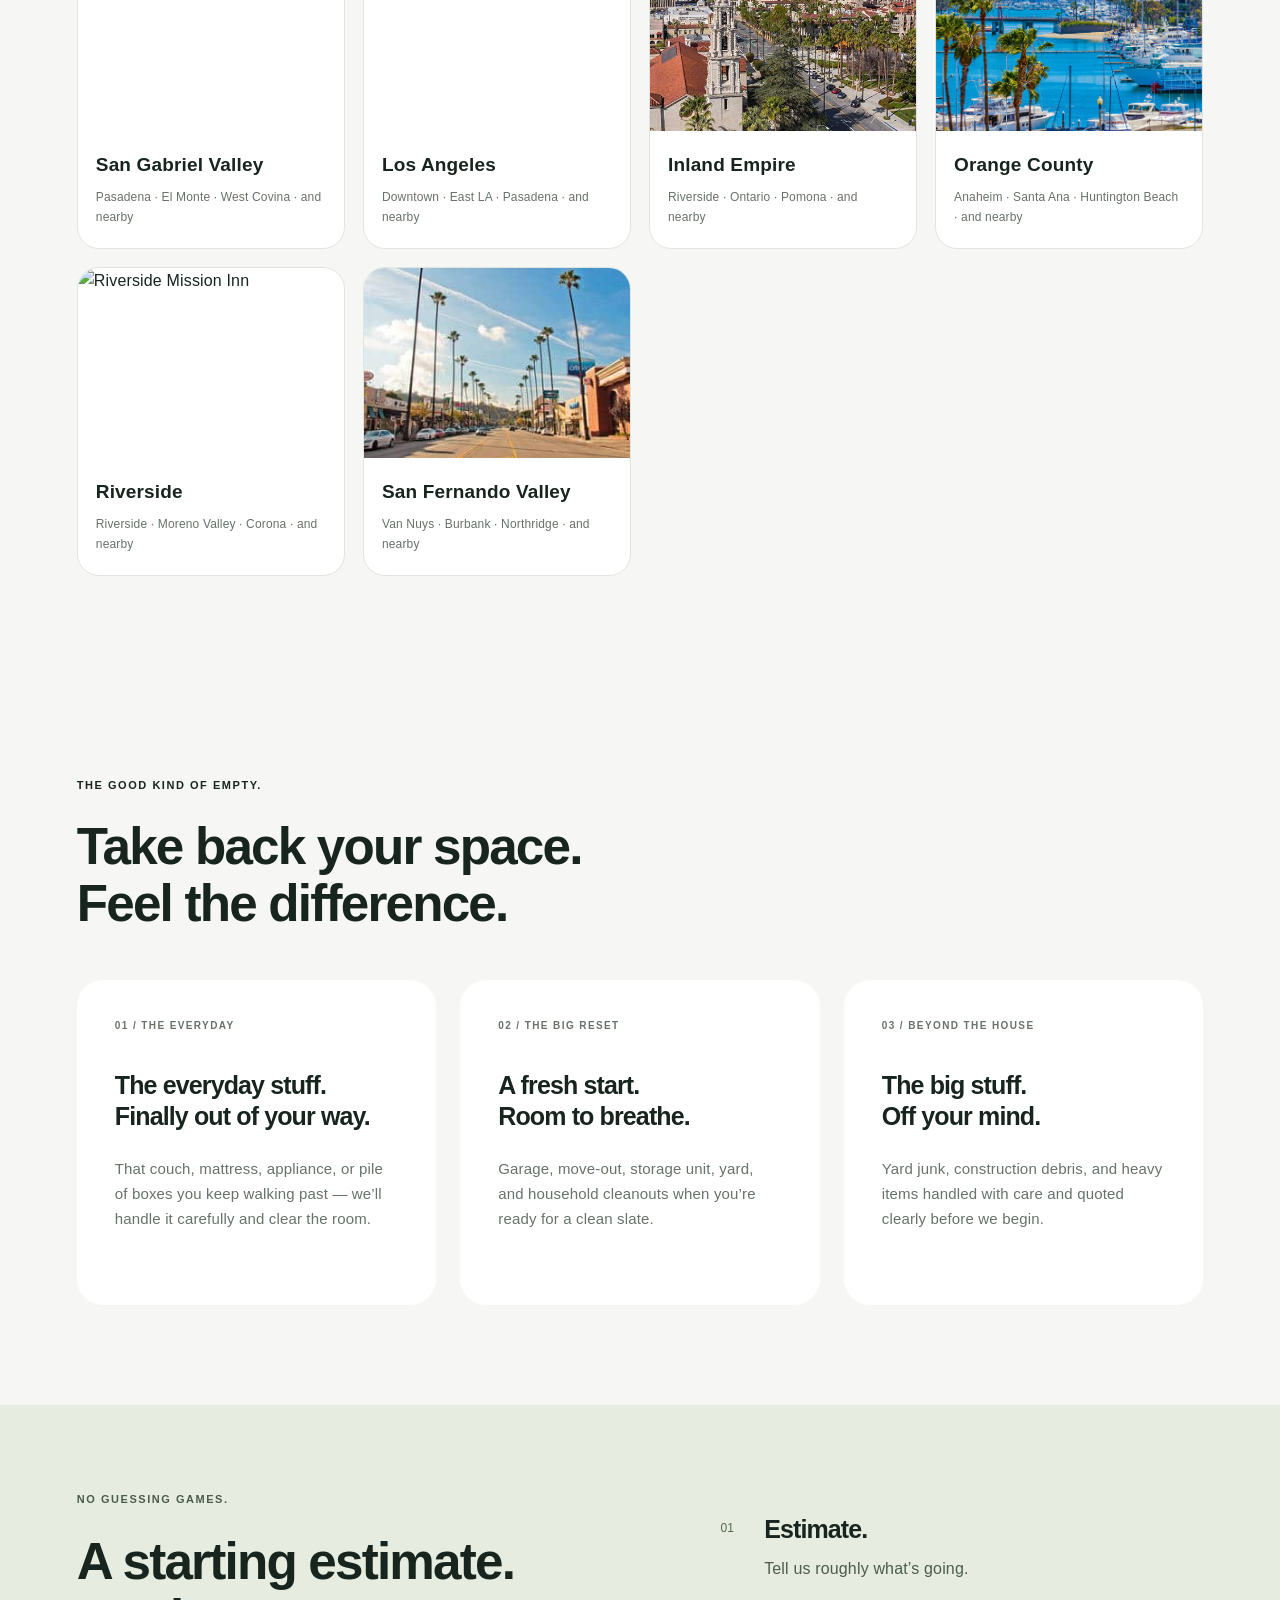
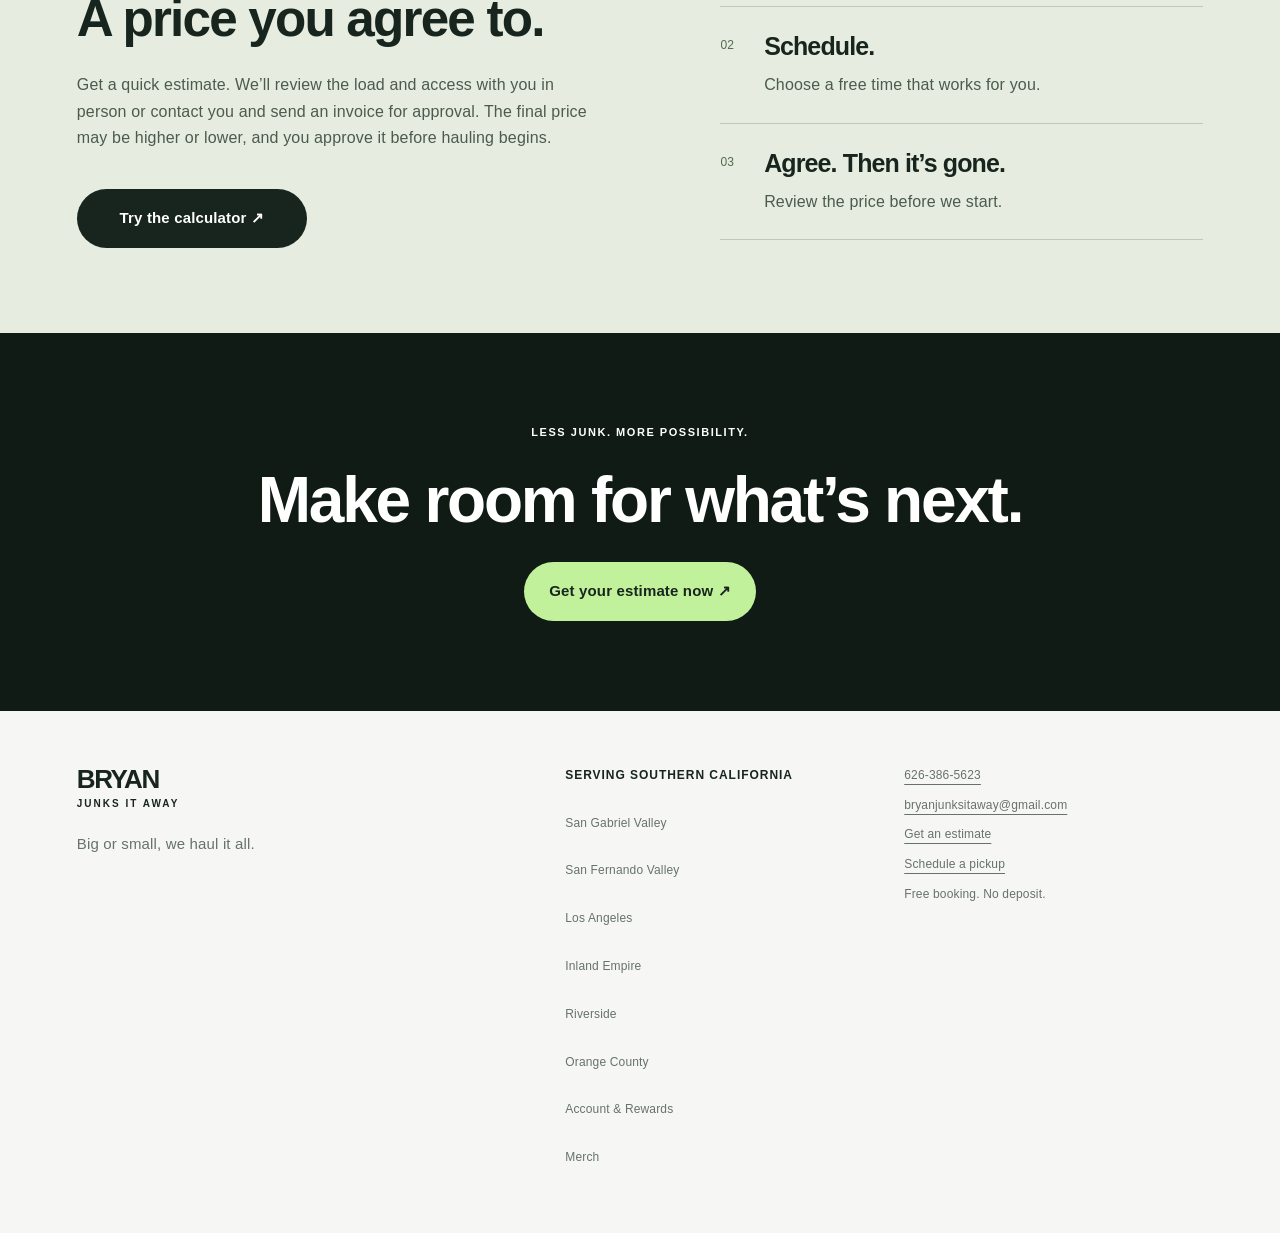
==== commit bd8e7777: "Refresh team copy and build item-aware pickup estimates" ====
--- a/index.html
+++ b/index.html
@@ -1 +1 @@
-<!doctype html><html lang="en"><head><meta charset="utf-8"><meta name="viewport" content="width=device-width,initial-scale=1"><meta name="theme-color" content="#101b16"><meta name="description" content="Junk removal across SGV, Los Angeles, Inland Empire and Orange County."><title>Bryan Junks It Away</title><link rel="stylesheet" href="styles.css"><script src="script.js" defer></script></head><body><header><a class="wordmark" href="index.html">BRYAN<span>JUNKS IT AWAY</span></a><nav><a href="index.html">Home</a><a href="calculator.html">Calculator</a><a href="schedule.html">Schedule</a><a href="contact.html">Contact</a><a href="account.html">Account &amp; Rewards</a><a href="merch.html">Merch</a></nav><a class="header-phone" href="tel:+16263865623">626 386 5623</a></header><div class="top-areas" aria-label="Service areas"><span>Serving:</span><a href="san-gabriel-valley.html">SGV</a><a href="san-fernando-valley.html">SFV</a><a href="los-angeles.html">Los Angeles</a><a href="inland-empire.html">Inland Empire</a><a href="riverside.html">Riverside</a><a href="orange-county.html">Orange County</a></div><main><section class="hero"><div class="hero-copy"><p class="eyebrow">LOCAL HAULING. A FRESH START.</p><h1>Make Room For<br>What Matters<br><em>Most.</em></h1><p class="intro">The things you’ve been meaning to clear? We’ll handle the heavy lifting.</p><p class="muted">From one item to a full cleanout, we clear the mess so you can enjoy your space again.</p><div class="hero-booking-actions"><a class="button top-booking" href="schedule.html">Book now ↗</a><a class="button" href="calculator.html">Start your estimate ↗</a></div><p class="fine">Free booking · No deposit · A clear price before we begin</p></div><div class="hero-art"><img src="assets/logo.png" alt="Bryan Junks It Away mascot with a loaded junk truck"><div class="art-caption"><span>SGV · LA · IE · Riverside · OC</span><span>SINGLE ITEMS → FULL LOADS</span></div></div></section><section class="promise"><span>More room to live.</span><span>Less on your to-do list.</span><span>A simple booking experience, built around your day.</span></section><section class="section"><div class="section-heading"><p class="eyebrow">THE GOOD KIND OF EMPTY.</p><h2>Take back your space.<br>Feel the difference.</h2></div><div class="service-grid"><article><span class="index">01 / THE EVERYDAY</span><h3>The everyday stuff.<br>Finally out of your way.</h3><p>That couch, mattress, appliance, or pile of boxes you keep walking past — we’ll handle it carefully and clear the room.</p></article><article><span class="index">02 / THE BIG RESET</span><h3>A fresh start.<br>Room to breathe.</h3><p>Garage, move-out, storage unit, yard, and household cleanouts when you’re ready for a clean slate.</p></article><article><span class="index">03 / BEYOND THE HOUSE</span><h3>The big stuff.<br>Off your mind.</h3><p>Yard junk, construction debris, and heavy items handled with care and quoted clearly before we begin.</p></article></div></section><section class="section regions"><div class="section-heading"><p class="eyebrow">FIND YOUR NEIGHBORHOOD.</p><h2>Your area.<br>Your clean slate.</h2><p>Choose your city below for local service details, nearby neighborhoods, and a faster way to get your junk gone.</p></div><div class="region-grid" aria-label="Choose your service area"><a class="region-card" href="san-gabriel-valley.html"><img src="https://upload.wikimedia.org/wikipedia/commons/e/e4/Pasadena_City_Hall_David_Wakely.jpg" alt="Pasadena City Hall"><span>San Gabriel Valley</span><small>Pasadena · El Monte · West Covina · and nearby</small></a><a class="region-card" href="los-angeles.html"><img src="https://upload.wikimedia.org/wikipedia/commons/2/2d/Los_Angeles_skyline.jpg" alt="Los Angeles skyline"><span>Los Angeles</span><small>Downtown · East LA · Pasadena · and nearby</small></a><a class="region-card" href="inland-empire.html"><img src="assets/inland-empire-landscape.jpg" alt="Inland Empire cityscape with palm-lined streets and mountains"><span>Inland Empire</span><small>Riverside · Ontario · Pomona · and nearby</small></a><a class="region-card" href="orange-county.html"><img src="assets/orange-county-selected.jpg" alt="Orange County waterfront with boats and palm trees"><span>Orange County</span><small>Anaheim · Santa Ana · Huntington Beach · and nearby</small></a><a class="region-card" href="riverside.html"><img src="https://upload.wikimedia.org/wikipedia/commons/c/ce/Courtyard_of_Mission_Inn_with_Church_-_Riverside,_CA_-_USA_-_01_%286919712685%29.jpg" alt="Riverside Mission Inn"><span>Riverside</span><small>Riverside · Moreno Valley · Corona · and nearby</small></a><a class="region-card" href="san-fernando-valley.html"><img src="assets/sfv-studio-city.jpg" alt="Palm-lined street in Studio City, San Fernando Valley"><span>San Fernando Valley</span><small>Van Nuys · Burbank · Northridge · and nearby</small></a></div></section><section class="feature"><div><p class="eyebrow">NO GUESSING GAMES.</p><h2>A starting estimate.<br>A price you agree to.</h2><p>Get a quick estimate, then review the actual load and access in person. The final price may be higher or lower, and you approve it before hauling begins.</p><a class="button" href="calculator.html">Try the calculator ↗</a></div><div class="process"><article><span>01</span><div><h3>Estimate.</h3><p>Tell us roughly what’s going.</p></div></article><article><span>02</span><div><h3>Schedule.</h3><p>Choose a free time that works for you.</p></div></article><article><span>03</span><div><h3>Agree. Then it’s gone.</h3><p>Review the price before we start.</p></div></article></div></section><section class="closing"><p class="eyebrow">LESS JUNK. MORE POSSIBILITY.</p><h2>Make room for what’s next.</h2><a class="button" href="calculator.html">Get your estimate now ↗</a></section></main><footer><div><a class="wordmark" href="index.html">BRYAN<span>JUNKS IT AWAY</span></a><p>Big or small, Bryan junks it all away.</p></div><div><strong>Serving Southern California</strong><nav class="footer-areas" aria-label="Service areas"><a href="san-gabriel-valley.html">San Gabriel Valley</a><a href="san-fernando-valley.html">San Fernando Valley</a><a href="los-angeles.html">Los Angeles</a><a href="inland-empire.html">Inland Empire</a><a href="riverside.html">Riverside</a><a href="orange-county.html">Orange County</a><a href="account.html">Account &amp; Rewards</a><a href="merch.html">Merch</a></nav></div><div><a href="tel:+16263865623">626-386-5623</a><a href="mailto:bryanjunksitaway@gmail.com">bryanjunksitaway@gmail.com</a><a href="calculator.html">Get an estimate</a><a href="schedule.html">Schedule a pickup</a><span>Free booking. No deposit.</span></div></footer></body></html>
+<!doctype html><html lang="en"><head><meta charset="utf-8"><meta name="viewport" content="width=device-width,initial-scale=1"><meta name="theme-color" content="#101b16"><meta name="description" content="Junk removal across SGV, Los Angeles, Inland Empire and Orange County."><title>Bryan Junks It Away</title><link rel="stylesheet" href="styles.css"><script src="script.js" defer></script></head><body><header><a class="wordmark" href="index.html">BRYAN<span>JUNKS IT AWAY</span></a><nav><a href="index.html">Home</a><a href="calculator.html">Calculator</a><a href="schedule.html">Schedule</a><a href="contact.html">Contact</a><a href="account.html">Account &amp; Rewards</a><a href="merch.html">Merch</a></nav><a class="header-phone" href="tel:+16263865623">626 386 5623</a></header><div class="top-areas" aria-label="Service areas"><span>Serving:</span><a href="san-gabriel-valley.html">SGV</a><a href="san-fernando-valley.html">SFV</a><a href="los-angeles.html">Los Angeles</a><a href="inland-empire.html">Inland Empire</a><a href="riverside.html">Riverside</a><a href="orange-county.html">Orange County</a></div><main><section class="hero"><div class="hero-copy"><p class="eyebrow">LOCAL HAULING. A FRESH START.</p><h1>Make Room For<br>What Matters<br><em>Most.</em></h1><p class="intro">The things you’ve been meaning to clear? We’ll handle the heavy lifting.</p><p class="muted">From one item to a full cleanout, we clear the mess so you can enjoy your space again.</p><div class="hero-booking-actions"><a class="button top-booking" href="schedule.html">Book now ↗</a><a class="button" href="calculator.html">Start your estimate ↗</a></div><p class="fine">Free booking · No deposit · A clear price before we begin</p></div><div class="hero-art"><img src="assets/logo.png" alt="Bryan Junks It Away mascot with a loaded junk truck"><div class="art-caption"><span>SGV · LA · IE · Riverside · OC</span><span>SINGLE ITEMS → FULL LOADS</span></div></div></section><section class="promise"><span>More room to live.</span><span>Less on your to-do list.</span><span>A simple booking experience, built around your day.</span></section><section class="section"><div class="section-heading"><p class="eyebrow">THE GOOD KIND OF EMPTY.</p><h2>Take back your space.<br>Feel the difference.</h2></div><div class="service-grid"><article><span class="index">01 / THE EVERYDAY</span><h3>The everyday stuff.<br>Finally out of your way.</h3><p>That couch, mattress, appliance, or pile of boxes you keep walking past — we’ll handle it carefully and clear the room.</p></article><article><span class="index">02 / THE BIG RESET</span><h3>A fresh start.<br>Room to breathe.</h3><p>Garage, move-out, storage unit, yard, and household cleanouts when you’re ready for a clean slate.</p></article><article><span class="index">03 / BEYOND THE HOUSE</span><h3>The big stuff.<br>Off your mind.</h3><p>Yard junk, construction debris, and heavy items handled with care and quoted clearly before we begin.</p></article></div></section><section class="section regions"><div class="section-heading"><p class="eyebrow">FIND YOUR NEIGHBORHOOD.</p><h2>Your area.<br>Your clean slate.</h2><p>Choose your city below for local service details, nearby neighborhoods, and a faster way to get your junk gone.</p></div><div class="region-grid" aria-label="Choose your service area"><a class="region-card" href="san-gabriel-valley.html"><img src="https://upload.wikimedia.org/wikipedia/commons/e/e4/Pasadena_City_Hall_David_Wakely.jpg" alt="Pasadena City Hall"><span>San Gabriel Valley</span><small>Pasadena · El Monte · West Covina · and nearby</small></a><a class="region-card" href="los-angeles.html"><img src="https://upload.wikimedia.org/wikipedia/commons/2/2d/Los_Angeles_skyline.jpg" alt="Los Angeles skyline"><span>Los Angeles</span><small>Downtown · East LA · Pasadena · and nearby</small></a><a class="region-card" href="inland-empire.html"><img src="assets/inland-empire-landscape.jpg" alt="Inland Empire cityscape with palm-lined streets and mountains"><span>Inland Empire</span><small>Riverside · Ontario · Pomona · and nearby</small></a><a class="region-card" href="orange-county.html"><img src="assets/orange-county-selected.jpg" alt="Orange County waterfront with boats and palm trees"><span>Orange County</span><small>Anaheim · Santa Ana · Huntington Beach · and nearby</small></a><a class="region-card" href="riverside.html"><img src="https://upload.wikimedia.org/wikipedia/commons/c/ce/Courtyard_of_Mission_Inn_with_Church_-_Riverside,_CA_-_USA_-_01_%286919712685%29.jpg" alt="Riverside Mission Inn"><span>Riverside</span><small>Riverside · Moreno Valley · Corona · and nearby</small></a><a class="region-card" href="san-fernando-valley.html"><img src="assets/sfv-studio-city.jpg" alt="Palm-lined street in Studio City, San Fernando Valley"><span>San Fernando Valley</span><small>Van Nuys · Burbank · Northridge · and nearby</small></a></div></section><section class="feature"><div><p class="eyebrow">NO GUESSING GAMES.</p><h2>A starting estimate.<br>A price you agree to.</h2><p>Get a quick estimate. We’ll review the load and access with you in person or contact you and send an invoice for approval. The final price may be higher or lower, and you approve it before hauling begins.</p><a class="button" href="calculator.html">Try the calculator ↗</a></div><div class="process"><article><span>01</span><div><h3>Estimate.</h3><p>Tell us roughly what’s going.</p></div></article><article><span>02</span><div><h3>Schedule.</h3><p>Choose a free time that works for you.</p></div></article><article><span>03</span><div><h3>Agree. Then it’s gone.</h3><p>Review the price before we start.</p></div></article></div></section><section class="closing"><p class="eyebrow">LESS JUNK. MORE POSSIBILITY.</p><h2>Make room for what’s next.</h2><a class="button" href="calculator.html">Get your estimate now ↗</a></section></main><footer><div><a class="wordmark" href="index.html">BRYAN<span>JUNKS IT AWAY</span></a><p>Big or small, we haul it all.</p></div><div><strong>Serving Southern California</strong><nav class="footer-areas" aria-label="Service areas"><a href="san-gabriel-valley.html">San Gabriel Valley</a><a href="san-fernando-valley.html">San Fernando Valley</a><a href="los-angeles.html">Los Angeles</a><a href="inland-empire.html">Inland Empire</a><a href="riverside.html">Riverside</a><a href="orange-county.html">Orange County</a><a href="account.html">Account &amp; Rewards</a><a href="merch.html">Merch</a></nav></div><div><a href="tel:+16263865623">626-386-5623</a><a href="mailto:bryanjunksitaway@gmail.com">bryanjunksitaway@gmail.com</a><a href="calculator.html">Get an estimate</a><a href="schedule.html">Schedule a pickup</a><span>Free booking. No deposit.</span></div></footer></body></html>
--- a/styles.css
+++ b/styles.css
@@ -58,3 +58,4 @@
 .city-popover summary{display:none}
 .member-section{max-width:1200px;margin:auto;padding-top:0}.reward-grid{display:grid;grid-template-columns:repeat(3,minmax(0,1fr));gap:20px;margin:28px 0}.member-toolbar{display:flex;justify-content:space-between;gap:16px}.reward-balance{background:#e8f1df;margin-bottom:40px}.reward-balance progress{display:block;width:100%;height:22px;accent-color:#3c6933;margin:20px 0}.member-row{padding:20px;border-bottom:1px solid var(--line);overflow-wrap:anywhere}.member-section input{width:100%;margin:12px 0 20px}.member-section button:disabled{opacity:.55;cursor:default}.reward-grid h3{font-size:32px}.member-section [hidden]{display:none!important}@media(max-width:850px){.reward-grid{grid-template-columns:1fr}nav{gap:14px}}
 .hero-booking-actions{display:flex;flex-wrap:wrap;gap:14px;align-items:center}.hero .hero-booking-actions .button:not(.top-booking){background:transparent;color:white;box-shadow:inset 0 0 0 1px #ffffff80}.page-intro .top-booking{margin-top:8px}@media(max-width:500px){.hero-booking-actions .button{width:100%}}
+#booking-details dl{display:grid;grid-template-columns:minmax(110px,.5fr) minmax(0,1fr);gap:10px 20px}#booking-details dt{font-weight:700}#booking-details dd{margin:0;white-space:pre-wrap;overflow-wrap:anywhere}#booking-status{margin-top:18px}#time-slots button:disabled{opacity:.4;cursor:not-allowed;background:#e1e4e0;color:#727a73}#booking-result .reset{margin-left:18px}#booking-status+button[hidden]{display:none}@media(max-width:500px){#booking-details dl{grid-template-columns:1fr;gap:4px}#booking-details dd{margin-bottom:14px}#booking-result .reset{display:block;margin:18px 0}}
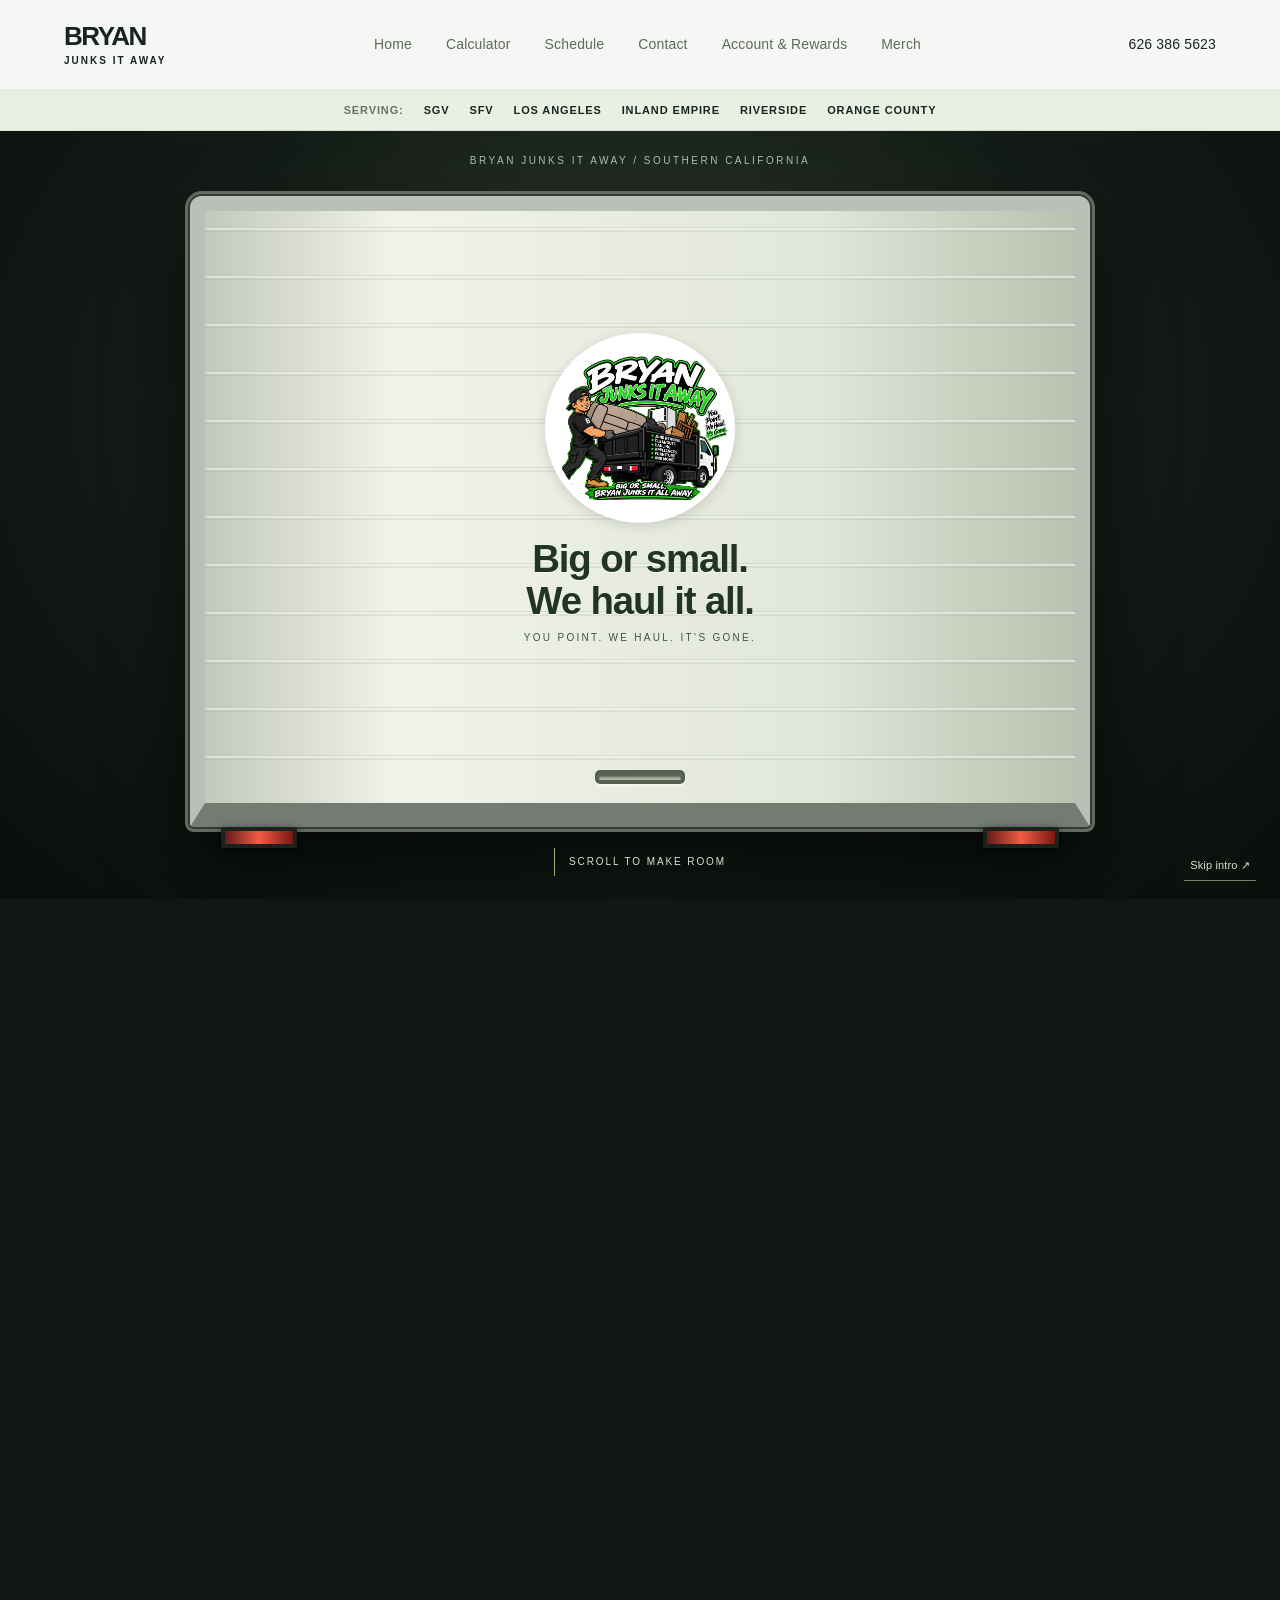
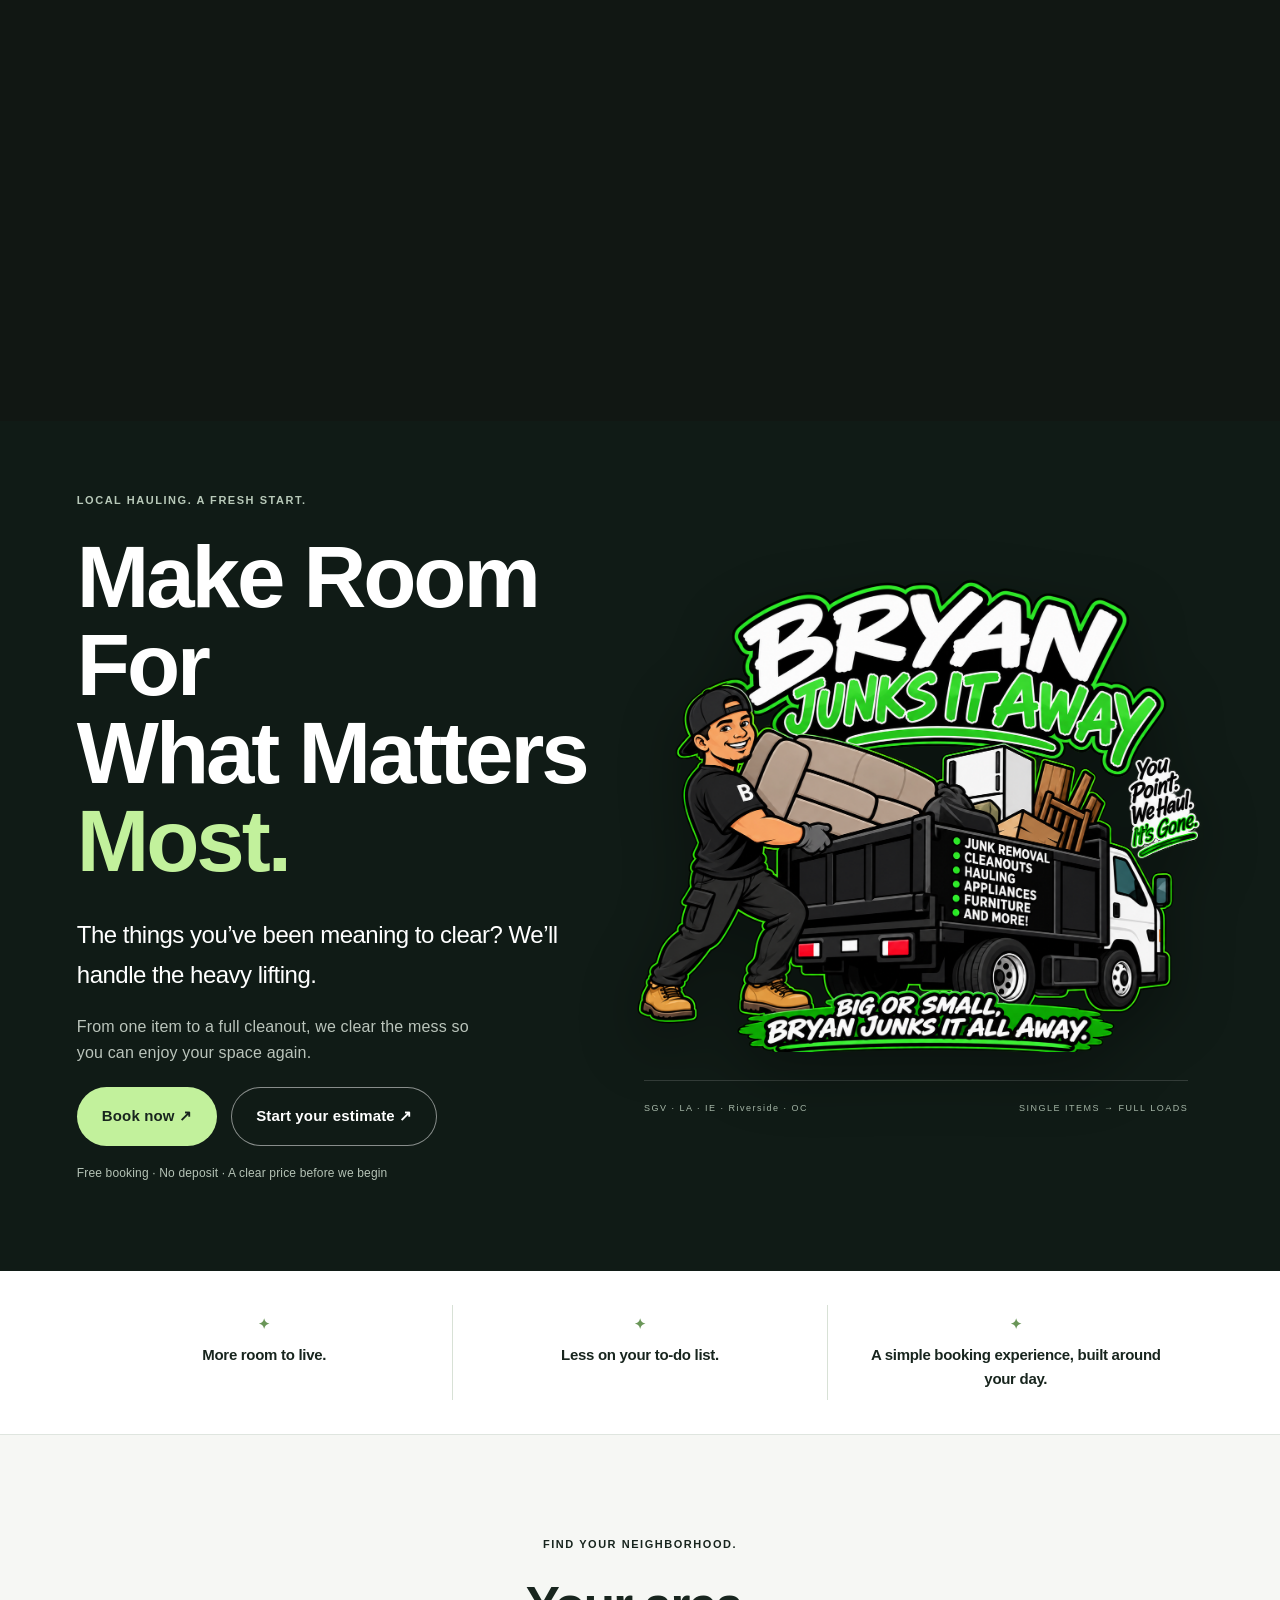
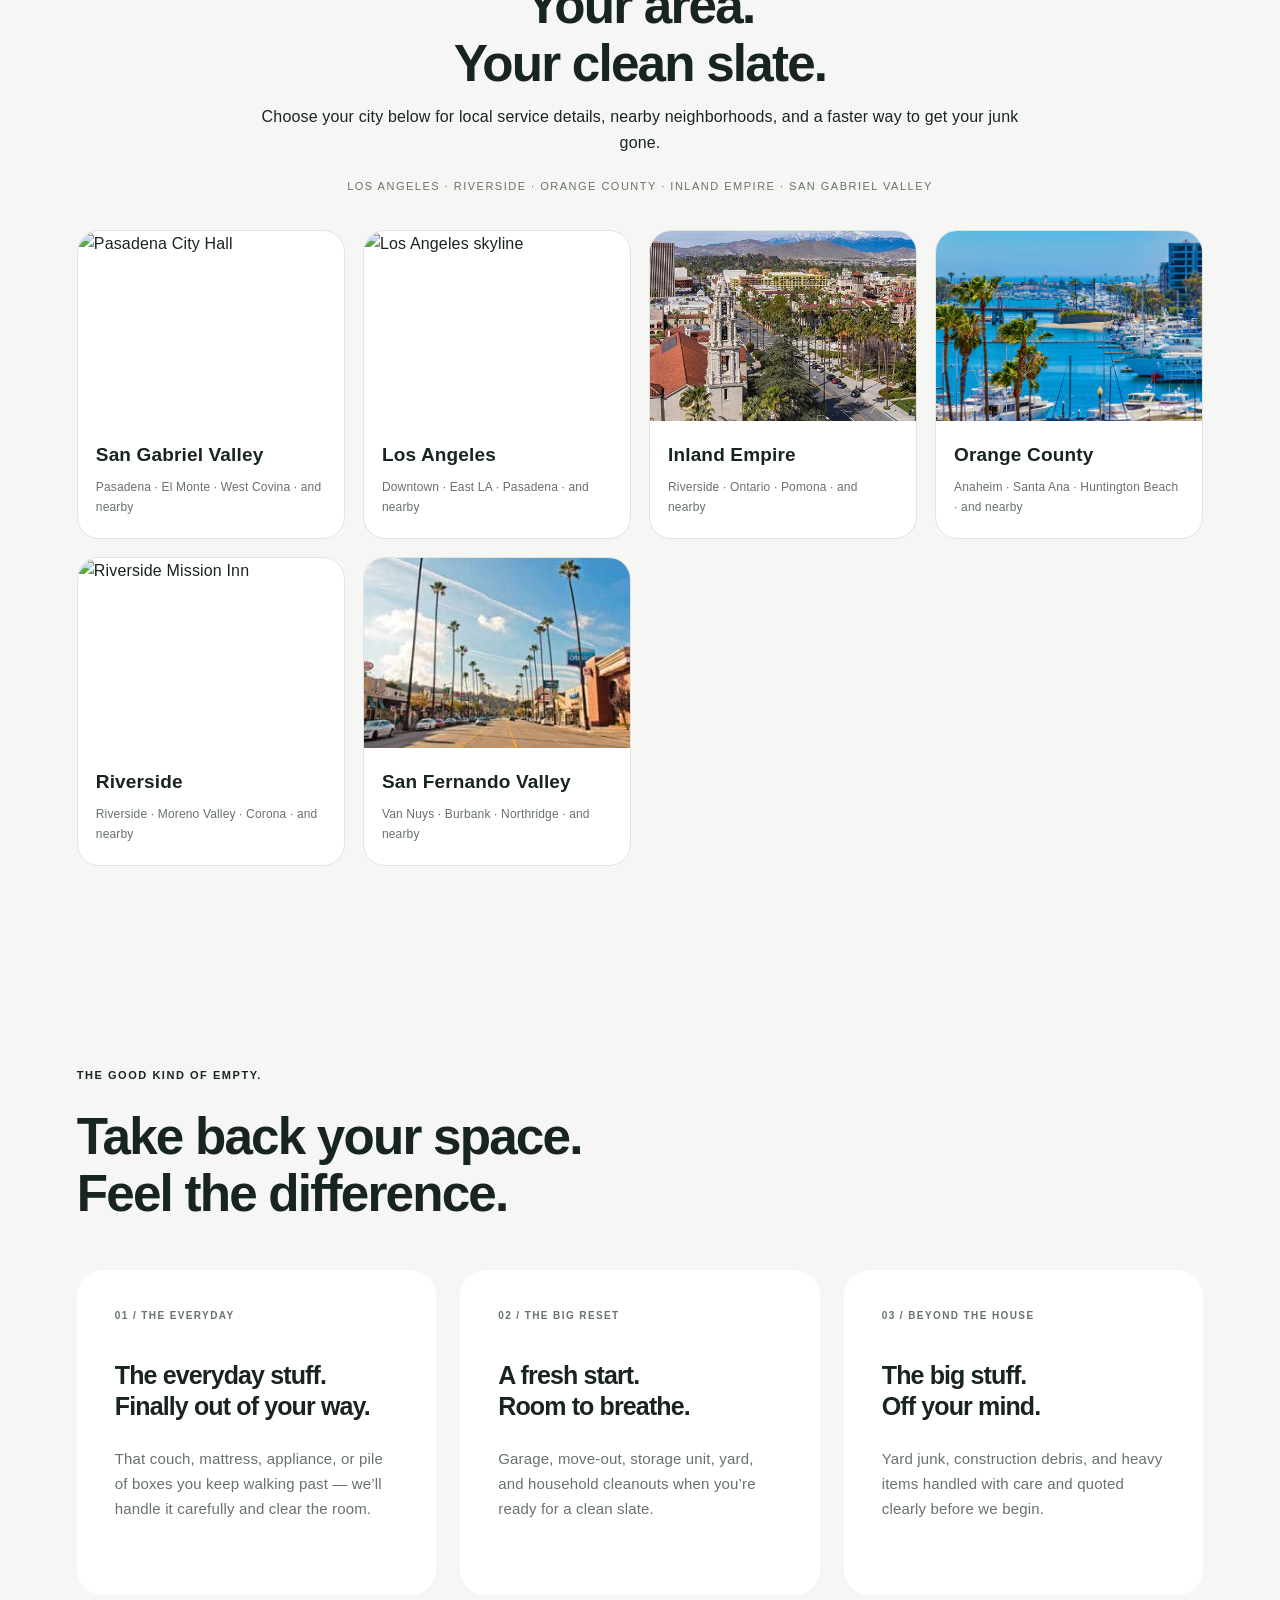
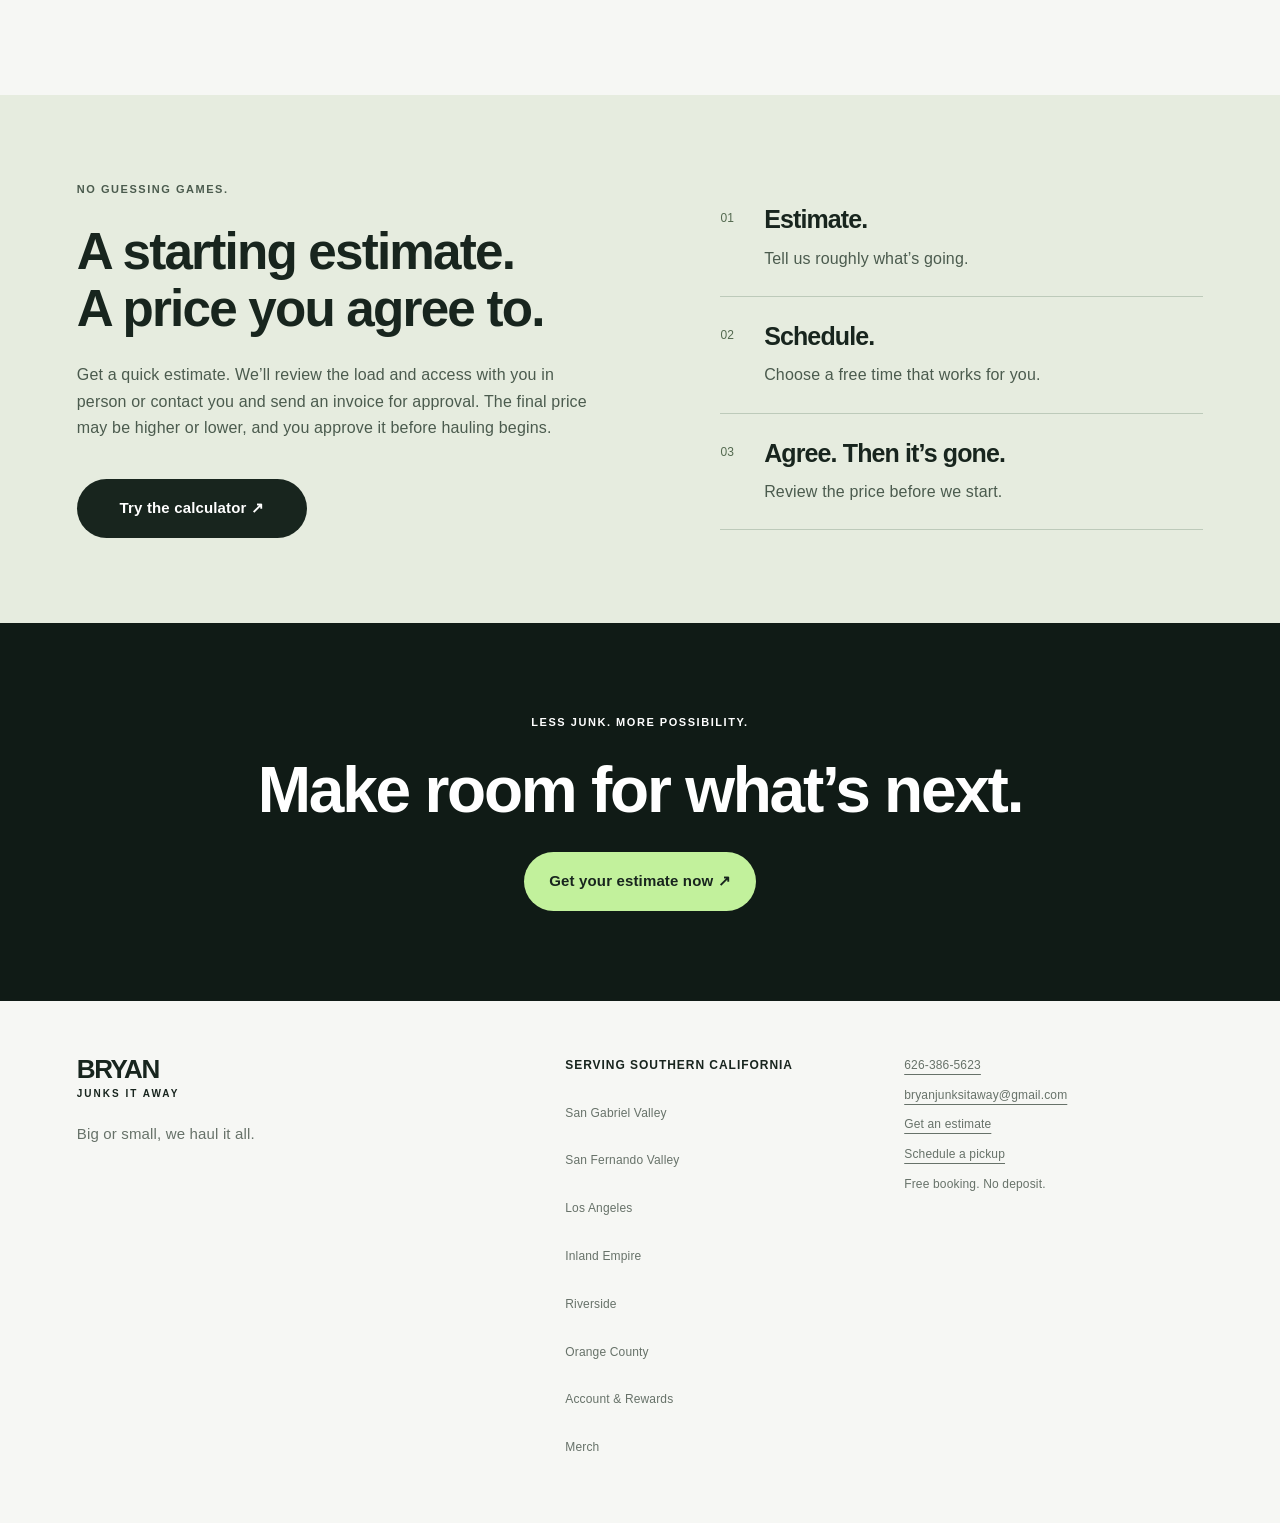
==== commit 29b633c1: "Preview scroll-operated branded truck door homepage intro" ====
--- a/index.html
+++ b/index.html
@@ -1 +1 @@
-<!doctype html><html lang="en"><head><meta charset="utf-8"><meta name="viewport" content="width=device-width,initial-scale=1"><meta name="theme-color" content="#101b16"><meta name="description" content="Junk removal across SGV, Los Angeles, Inland Empire and Orange County."><title>Bryan Junks It Away</title><link rel="stylesheet" href="styles.css"><script src="script.js" defer></script></head><body><header><a class="wordmark" href="index.html">BRYAN<span>JUNKS IT AWAY</span></a><nav><a href="index.html">Home</a><a href="calculator.html">Calculator</a><a href="schedule.html">Schedule</a><a href="contact.html">Contact</a><a href="account.html">Account &amp; Rewards</a><a href="merch.html">Merch</a></nav><a class="header-phone" href="tel:+16263865623">626 386 5623</a></header><div class="top-areas" aria-label="Service areas"><span>Serving:</span><a href="san-gabriel-valley.html">SGV</a><a href="san-fernando-valley.html">SFV</a><a href="los-angeles.html">Los Angeles</a><a href="inland-empire.html">Inland Empire</a><a href="riverside.html">Riverside</a><a href="orange-county.html">Orange County</a></div><main><section class="hero"><div class="hero-copy"><p class="eyebrow">LOCAL HAULING. A FRESH START.</p><h1>Make Room For<br>What Matters<br><em>Most.</em></h1><p class="intro">The things you’ve been meaning to clear? We’ll handle the heavy lifting.</p><p class="muted">From one item to a full cleanout, we clear the mess so you can enjoy your space again.</p><div class="hero-booking-actions"><a class="button top-booking" href="schedule.html">Book now ↗</a><a class="button" href="calculator.html">Start your estimate ↗</a></div><p class="fine">Free booking · No deposit · A clear price before we begin</p></div><div class="hero-art"><img src="assets/logo.png" alt="Bryan Junks It Away mascot with a loaded junk truck"><div class="art-caption"><span>SGV · LA · IE · Riverside · OC</span><span>SINGLE ITEMS → FULL LOADS</span></div></div></section><section class="promise"><span>More room to live.</span><span>Less on your to-do list.</span><span>A simple booking experience, built around your day.</span></section><section class="section"><div class="section-heading"><p class="eyebrow">THE GOOD KIND OF EMPTY.</p><h2>Take back your space.<br>Feel the difference.</h2></div><div class="service-grid"><article><span class="index">01 / THE EVERYDAY</span><h3>The everyday stuff.<br>Finally out of your way.</h3><p>That couch, mattress, appliance, or pile of boxes you keep walking past — we’ll handle it carefully and clear the room.</p></article><article><span class="index">02 / THE BIG RESET</span><h3>A fresh start.<br>Room to breathe.</h3><p>Garage, move-out, storage unit, yard, and household cleanouts when you’re ready for a clean slate.</p></article><article><span class="index">03 / BEYOND THE HOUSE</span><h3>The big stuff.<br>Off your mind.</h3><p>Yard junk, construction debris, and heavy items handled with care and quoted clearly before we begin.</p></article></div></section><section class="section regions"><div class="section-heading"><p class="eyebrow">FIND YOUR NEIGHBORHOOD.</p><h2>Your area.<br>Your clean slate.</h2><p>Choose your city below for local service details, nearby neighborhoods, and a faster way to get your junk gone.</p></div><div class="region-grid" aria-label="Choose your service area"><a class="region-card" href="san-gabriel-valley.html"><img src="https://upload.wikimedia.org/wikipedia/commons/e/e4/Pasadena_City_Hall_David_Wakely.jpg" alt="Pasadena City Hall"><span>San Gabriel Valley</span><small>Pasadena · El Monte · West Covina · and nearby</small></a><a class="region-card" href="los-angeles.html"><img src="https://upload.wikimedia.org/wikipedia/commons/2/2d/Los_Angeles_skyline.jpg" alt="Los Angeles skyline"><span>Los Angeles</span><small>Downtown · East LA · Pasadena · and nearby</small></a><a class="region-card" href="inland-empire.html"><img src="assets/inland-empire-landscape.jpg" alt="Inland Empire cityscape with palm-lined streets and mountains"><span>Inland Empire</span><small>Riverside · Ontario · Pomona · and nearby</small></a><a class="region-card" href="orange-county.html"><img src="assets/orange-county-selected.jpg" alt="Orange County waterfront with boats and palm trees"><span>Orange County</span><small>Anaheim · Santa Ana · Huntington Beach · and nearby</small></a><a class="region-card" href="riverside.html"><img src="https://upload.wikimedia.org/wikipedia/commons/c/ce/Courtyard_of_Mission_Inn_with_Church_-_Riverside,_CA_-_USA_-_01_%286919712685%29.jpg" alt="Riverside Mission Inn"><span>Riverside</span><small>Riverside · Moreno Valley · Corona · and nearby</small></a><a class="region-card" href="san-fernando-valley.html"><img src="assets/sfv-studio-city.jpg" alt="Palm-lined street in Studio City, San Fernando Valley"><span>San Fernando Valley</span><small>Van Nuys · Burbank · Northridge · and nearby</small></a></div></section><section class="feature"><div><p class="eyebrow">NO GUESSING GAMES.</p><h2>A starting estimate.<br>A price you agree to.</h2><p>Get a quick estimate. We’ll review the load and access with you in person or contact you and send an invoice for approval. The final price may be higher or lower, and you approve it before hauling begins.</p><a class="button" href="calculator.html">Try the calculator ↗</a></div><div class="process"><article><span>01</span><div><h3>Estimate.</h3><p>Tell us roughly what’s going.</p></div></article><article><span>02</span><div><h3>Schedule.</h3><p>Choose a free time that works for you.</p></div></article><article><span>03</span><div><h3>Agree. Then it’s gone.</h3><p>Review the price before we start.</p></div></article></div></section><section class="closing"><p class="eyebrow">LESS JUNK. MORE POSSIBILITY.</p><h2>Make room for what’s next.</h2><a class="button" href="calculator.html">Get your estimate now ↗</a></section></main><footer><div><a class="wordmark" href="index.html">BRYAN<span>JUNKS IT AWAY</span></a><p>Big or small, we haul it all.</p></div><div><strong>Serving Southern California</strong><nav class="footer-areas" aria-label="Service areas"><a href="san-gabriel-valley.html">San Gabriel Valley</a><a href="san-fernando-valley.html">San Fernando Valley</a><a href="los-angeles.html">Los Angeles</a><a href="inland-empire.html">Inland Empire</a><a href="riverside.html">Riverside</a><a href="orange-county.html">Orange County</a><a href="account.html">Account &amp; Rewards</a><a href="merch.html">Merch</a></nav></div><div><a href="tel:+16263865623">626-386-5623</a><a href="mailto:bryanjunksitaway@gmail.com">bryanjunksitaway@gmail.com</a><a href="calculator.html">Get an estimate</a><a href="schedule.html">Schedule a pickup</a><span>Free booking. No deposit.</span></div></footer></body></html>
+<!doctype html><html lang="en"><head><meta charset="utf-8"><meta name="viewport" content="width=device-width,initial-scale=1"><meta name="theme-color" content="#101b16"><meta name="description" content="Junk removal across SGV, Los Angeles, Inland Empire and Orange County."><title>Bryan Junks It Away</title><link rel="stylesheet" href="styles.css"><script src="script.js" defer></script><link rel="stylesheet" href="/assets/truck-intro.css"><script src="/assets/truck-intro.js" defer></script></head><body><header><a class="wordmark" href="index.html">BRYAN<span>JUNKS IT AWAY</span></a><nav><a href="index.html">Home</a><a href="calculator.html">Calculator</a><a href="schedule.html">Schedule</a><a href="contact.html">Contact</a><a href="account.html">Account &amp; Rewards</a><a href="merch.html">Merch</a></nav><a class="header-phone" href="tel:+16263865623">626 386 5623</a></header><div class="top-areas" aria-label="Service areas"><span>Serving:</span><a href="san-gabriel-valley.html">SGV</a><a href="san-fernando-valley.html">SFV</a><a href="los-angeles.html">Los Angeles</a><a href="inland-empire.html">Inland Empire</a><a href="riverside.html">Riverside</a><a href="orange-county.html">Orange County</a></div><main><section class="truck-intro" aria-label="Make room with Bryan Junks It Away"><div class="truck-stage"><p class="truck-scene-label">BRYAN JUNKS IT AWAY / SOUTHERN CALIFORNIA</p><div class="truck-frame"><div class="truck-aperture"><div class="truck-welcome"><p class="eyebrow">A LOCAL TEAM. A FRESH START.</p><h2>We take the junk.<br><em>You get your space back.</em></h2><p>Based in Baldwin Park. From one old couch to a whole cleanout, we handle the lifting, loading, and hauling.</p><a class="button" href="/estimate-survey.html">Let’s make room ↗</a></div><div class="truck-shutter" aria-hidden="true"><img class="truck-brand" src="/assets/logo.png" alt="" width="230" height="230" fetchpriority="high"><p class="truck-door-copy">Big or small.<br>We haul it all.</p><p class="truck-door-small">You point. We haul. It’s gone.</p><span class="truck-handle"></span></div></div></div><div class="truck-scroll" aria-hidden="true"><span class="truck-scroll-line"></span><span class="truck-scroll-text">Scroll to make room</span></div><a class="truck-skip" href="#home-content">Skip intro ↗</a></div></section><section class="hero" id="home-content"><div class="hero-copy"><p class="eyebrow">LOCAL HAULING. A FRESH START.</p><h1>Make Room For<br>What Matters<br><em>Most.</em></h1><p class="intro">The things you’ve been meaning to clear? We’ll handle the heavy lifting.</p><p class="muted">From one item to a full cleanout, we clear the mess so you can enjoy your space again.</p><div class="hero-booking-actions"><a class="button top-booking" href="schedule.html">Book now ↗</a><a class="button" href="calculator.html">Start your estimate ↗</a></div><p class="fine">Free booking · No deposit · A clear price before we begin</p></div><div class="hero-art"><img src="assets/logo.png" alt="Bryan Junks It Away mascot with a loaded junk truck"><div class="art-caption"><span>SGV · LA · IE · Riverside · OC</span><span>SINGLE ITEMS → FULL LOADS</span></div></div></section><section class="promise"><span>More room to live.</span><span>Less on your to-do list.</span><span>A simple booking experience, built around your day.</span></section><section class="section"><div class="section-heading"><p class="eyebrow">THE GOOD KIND OF EMPTY.</p><h2>Take back your space.<br>Feel the difference.</h2></div><div class="service-grid"><article><span class="index">01 / THE EVERYDAY</span><h3>The everyday stuff.<br>Finally out of your way.</h3><p>That couch, mattress, appliance, or pile of boxes you keep walking past — we’ll handle it carefully and clear the room.</p></article><article><span class="index">02 / THE BIG RESET</span><h3>A fresh start.<br>Room to breathe.</h3><p>Garage, move-out, storage unit, yard, and household cleanouts when you’re ready for a clean slate.</p></article><article><span class="index">03 / BEYOND THE HOUSE</span><h3>The big stuff.<br>Off your mind.</h3><p>Yard junk, construction debris, and heavy items handled with care and quoted clearly before we begin.</p></article></div></section><section class="section regions"><div class="section-heading"><p class="eyebrow">FIND YOUR NEIGHBORHOOD.</p><h2>Your area.<br>Your clean slate.</h2><p>Choose your city below for local service details, nearby neighborhoods, and a faster way to get your junk gone.</p></div><div class="region-grid" aria-label="Choose your service area"><a class="region-card" href="san-gabriel-valley.html"><img src="https://upload.wikimedia.org/wikipedia/commons/e/e4/Pasadena_City_Hall_David_Wakely.jpg" alt="Pasadena City Hall"><span>San Gabriel Valley</span><small>Pasadena · El Monte · West Covina · and nearby</small></a><a class="region-card" href="los-angeles.html"><img src="https://upload.wikimedia.org/wikipedia/commons/2/2d/Los_Angeles_skyline.jpg" alt="Los Angeles skyline"><span>Los Angeles</span><small>Downtown · East LA · Pasadena · and nearby</small></a><a class="region-card" href="inland-empire.html"><img src="assets/inland-empire-landscape.jpg" alt="Inland Empire cityscape with palm-lined streets and mountains"><span>Inland Empire</span><small>Riverside · Ontario · Pomona · and nearby</small></a><a class="region-card" href="orange-county.html"><img src="assets/orange-county-selected.jpg" alt="Orange County waterfront with boats and palm trees"><span>Orange County</span><small>Anaheim · Santa Ana · Huntington Beach · and nearby</small></a><a class="region-card" href="riverside.html"><img src="https://upload.wikimedia.org/wikipedia/commons/c/ce/Courtyard_of_Mission_Inn_with_Church_-_Riverside,_CA_-_USA_-_01_%286919712685%29.jpg" alt="Riverside Mission Inn"><span>Riverside</span><small>Riverside · Moreno Valley · Corona · and nearby</small></a><a class="region-card" href="san-fernando-valley.html"><img src="assets/sfv-studio-city.jpg" alt="Palm-lined street in Studio City, San Fernando Valley"><span>San Fernando Valley</span><small>Van Nuys · Burbank · Northridge · and nearby</small></a></div></section><section class="feature"><div><p class="eyebrow">NO GUESSING GAMES.</p><h2>A starting estimate.<br>A price you agree to.</h2><p>Get a quick estimate. We’ll review the load and access with you in person or contact you and send an invoice for approval. The final price may be higher or lower, and you approve it before hauling begins.</p><a class="button" href="calculator.html">Try the calculator ↗</a></div><div class="process"><article><span>01</span><div><h3>Estimate.</h3><p>Tell us roughly what’s going.</p></div></article><article><span>02</span><div><h3>Schedule.</h3><p>Choose a free time that works for you.</p></div></article><article><span>03</span><div><h3>Agree. Then it’s gone.</h3><p>Review the price before we start.</p></div></article></div></section><section class="closing"><p class="eyebrow">LESS JUNK. MORE POSSIBILITY.</p><h2>Make room for what’s next.</h2><a class="button" href="calculator.html">Get your estimate now ↗</a></section></main><footer><div><a class="wordmark" href="index.html">BRYAN<span>JUNKS IT AWAY</span></a><p>Big or small, we haul it all.</p></div><div><strong>Serving Southern California</strong><nav class="footer-areas" aria-label="Service areas"><a href="san-gabriel-valley.html">San Gabriel Valley</a><a href="san-fernando-valley.html">San Fernando Valley</a><a href="los-angeles.html">Los Angeles</a><a href="inland-empire.html">Inland Empire</a><a href="riverside.html">Riverside</a><a href="orange-county.html">Orange County</a><a href="account.html">Account &amp; Rewards</a><a href="merch.html">Merch</a></nav></div><div><a href="tel:+16263865623">626-386-5623</a><a href="mailto:bryanjunksitaway@gmail.com">bryanjunksitaway@gmail.com</a><a href="calculator.html">Get an estimate</a><a href="schedule.html">Schedule a pickup</a><span>Free booking. No deposit.</span></div></footer></body></html>
--- a/assets/truck-intro.css
+++ b/assets/truck-intro.css
@@ -0,0 +1,28 @@
+/* Preview-only scroll scene. The original homepage follows unchanged. */
+.truck-intro{height:210svh;background:#111713;position:relative;--door:0;--reveal:0;isolation:isolate}
+.truck-stage{position:sticky;top:0;height:100svh;min-height:580px;display:flex;align-items:center;justify-content:center;overflow:hidden;background:radial-gradient(ellipse at 50% 35%,#34402f 0%,#141c17 52%,#090e0b 100%);padding:64px 28px 72px}
+.truck-scene-label{position:absolute;top:22px;left:0;right:0;text-align:center;color:#b0c0ab;font-size:10px;letter-spacing:.25em;text-transform:uppercase}
+.truck-frame{width:min(900px,92vw);height:min(70svh,690px);min-height:390px;position:relative;border:15px solid #bac0b7;border-bottom:24px solid #737b73;border-radius:12px 12px 4px 4px;box-shadow:0 0 0 2px #343d35,0 0 0 5px #606a60,0 40px 80px #000a,inset 0 0 40px #000;background:#e9eee2}
+.truck-frame:before,.truck-frame:after{content:'';position:absolute;bottom:-45px;width:68px;height:13px;border:4px solid #1c211d;border-radius:3px;background:linear-gradient(90deg,#631c18,#f35b44,#7b1714);box-shadow:0 2px 8px #0008;z-index:3}
+.truck-frame:before{left:16px}.truck-frame:after{right:16px}
+.truck-aperture{height:100%;position:relative;overflow:hidden;box-shadow:inset 0 0 30px #18251c60}
+.truck-welcome{height:100%;display:flex;flex-direction:column;align-items:center;justify-content:center;text-align:center;padding:28px;position:relative;background:radial-gradient(ellipse at top,#f8faef,#e1ead7);transform:scale(calc(.96 + var(--reveal)*.04));opacity:calc(.35 + var(--reveal)*.65)}
+.truck-welcome .eyebrow{font-size:10px;letter-spacing:.22em;color:#43613d;margin:0 0 16px}
+.truck-welcome h2{font-size:clamp(32px,4.9vw,66px);line-height:1.06;letter-spacing:-.035em;margin:0 0 20px;color:#17251b}
+.truck-welcome h2 em{color:#4f793e;font-style:normal}
+.truck-welcome>p:not(.eyebrow){font-size:clamp(14px,1.5vw,18px);line-height:1.6;max-width:470px;margin:0 0 24px;color:#52634f}
+.truck-welcome .button{font-size:14px;padding:15px 23px}
+.truck-shutter{position:absolute;inset:0;z-index:2;display:flex;align-items:center;justify-content:center;flex-direction:column;background:repeating-linear-gradient(0deg,transparent 0px,transparent 43px,#5e67592e 44px,#ffffffba 46px,#8b938450 48px),linear-gradient(90deg,#c2c9ba,#f1f3e9 22%,#e1e7d9 70%,#b9c1b0);box-shadow:0 12px 25px #0008;transform:translate3d(0,calc(var(--door)*-103%),0);will-change:transform}
+.truck-brand{width:clamp(130px,25vh,230px);height:clamp(130px,25vh,230px);object-fit:contain;border-radius:50%;background:#fff;padding:7px;box-shadow:0 3px 12px #17221625;margin-bottom:15px}
+.truck-door-copy{font-size:clamp(22px,3vw,40px);font-weight:900;line-height:1.1;color:#203522;text-align:center;letter-spacing:-.03em;margin:0 20px 8px;text-shadow:0 1px #fff}
+.truck-door-small{font-size:10px;letter-spacing:.23em;text-transform:uppercase;color:#3e553b;margin:0 20px 35px;text-align:center}
+.truck-handle{position:absolute;bottom:19px;left:50%;width:90px;height:14px;border:4px solid #566050;border-radius:5px;transform:translateX(-50%);background:#aab49f;box-shadow:0 2px 2px #fff9,inset 0 3px 2px #0007}
+.truck-scroll{position:absolute;bottom:23px;color:#d6e4cd;display:flex;gap:14px;align-items:center;font-size:10px;letter-spacing:.19em;text-transform:uppercase}
+.truck-scroll-line{height:28px;width:1px;background:#90b67a;transform-origin:top;transform:scaleY(calc(1 - var(--door)*.7))}
+.truck-skip{position:absolute;bottom:18px;right:24px;color:#d6e4cd;font-size:11px;text-decoration:none;border-bottom:1px solid #718467;padding:6px;z-index:4}
+.truck-intro:not(.motion-ready){height:auto}.truck-intro:not(.motion-ready) .truck-shutter{display:none}.truck-intro:not(.motion-ready) .truck-welcome{opacity:1;transform:none}
+@media(max-width:600px){.truck-stage{padding:55px 16px 70px;min-height:510px}.truck-frame{border-width:10px;border-bottom-width:18px;width:94vw;height:67svh;min-height:370px}.truck-welcome{padding:22px 15px}.truck-welcome h2{font-size:36px}.truck-welcome>p:not(.eyebrow){font-size:14px}.truck-brand{width:175px;height:175px}.truck-door-copy{font-size:27px}.truck-scroll{left:26px;bottom:22px;font-size:8px;gap:9px}.truck-skip{right:20px;font-size:10px}.truck-scene-label{font-size:8px;letter-spacing:.15em}.truck-door-small{font-size:8px}}
+@media(prefers-reduced-motion:reduce){.truck-intro.motion-ready{height:auto}.truck-shutter{display:none}.truck-welcome{opacity:1;transform:none}.truck-scroll{display:none}}
+body:has(.regions) main>section.truck-intro{order:-1!important;flex-shrink:0}
+.truck-stage{top:90px;height:calc(100svh - 132px);min-height:510px;padding-top:52px;padding-bottom:60px}.truck-frame{height:calc(100% - 25px);min-height:340px}.truck-brand{width:clamp(130px,22vh,190px);height:clamp(130px,22vh,190px)}
+@media(max-width:600px){.truck-stage{top:78px;height:calc(100svh - 116px);min-height:510px}.truck-frame{height:calc(100% - 20px);min-height:360px}.truck-brand{width:155px;height:155px}}
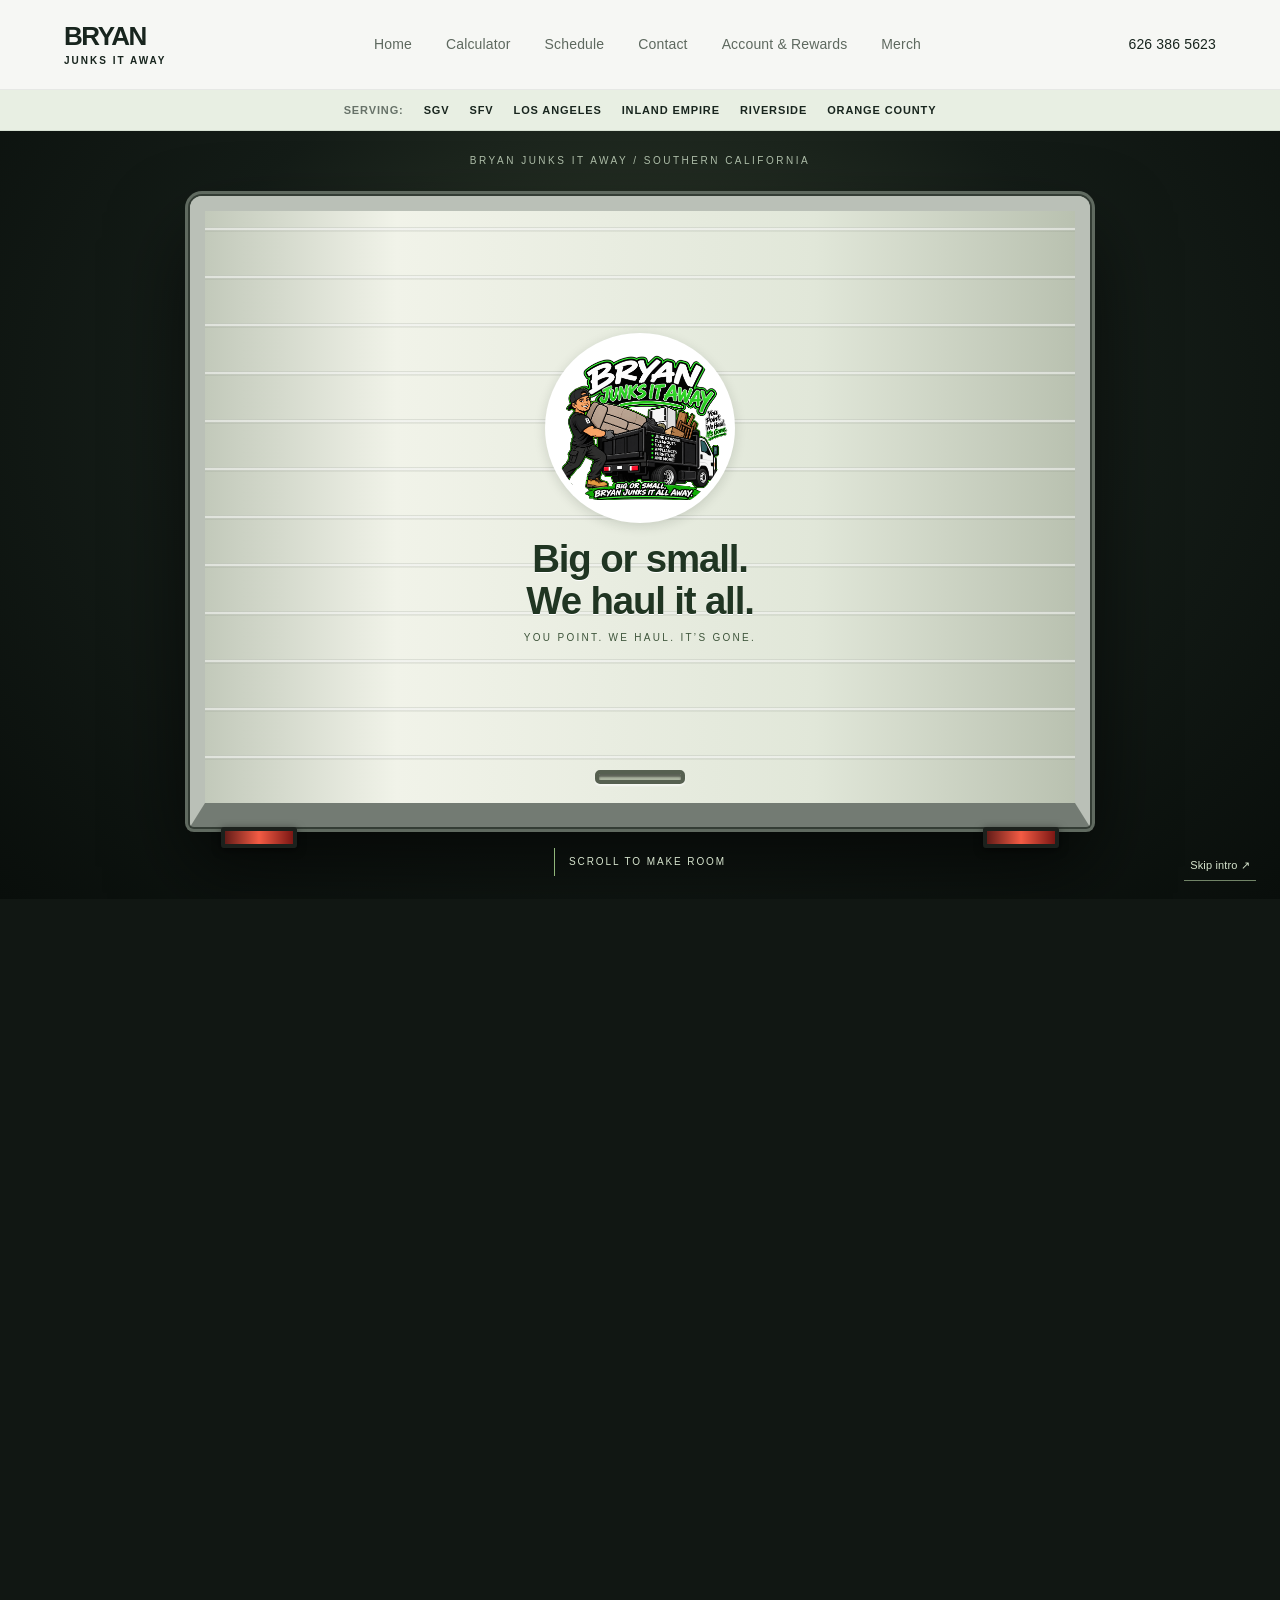
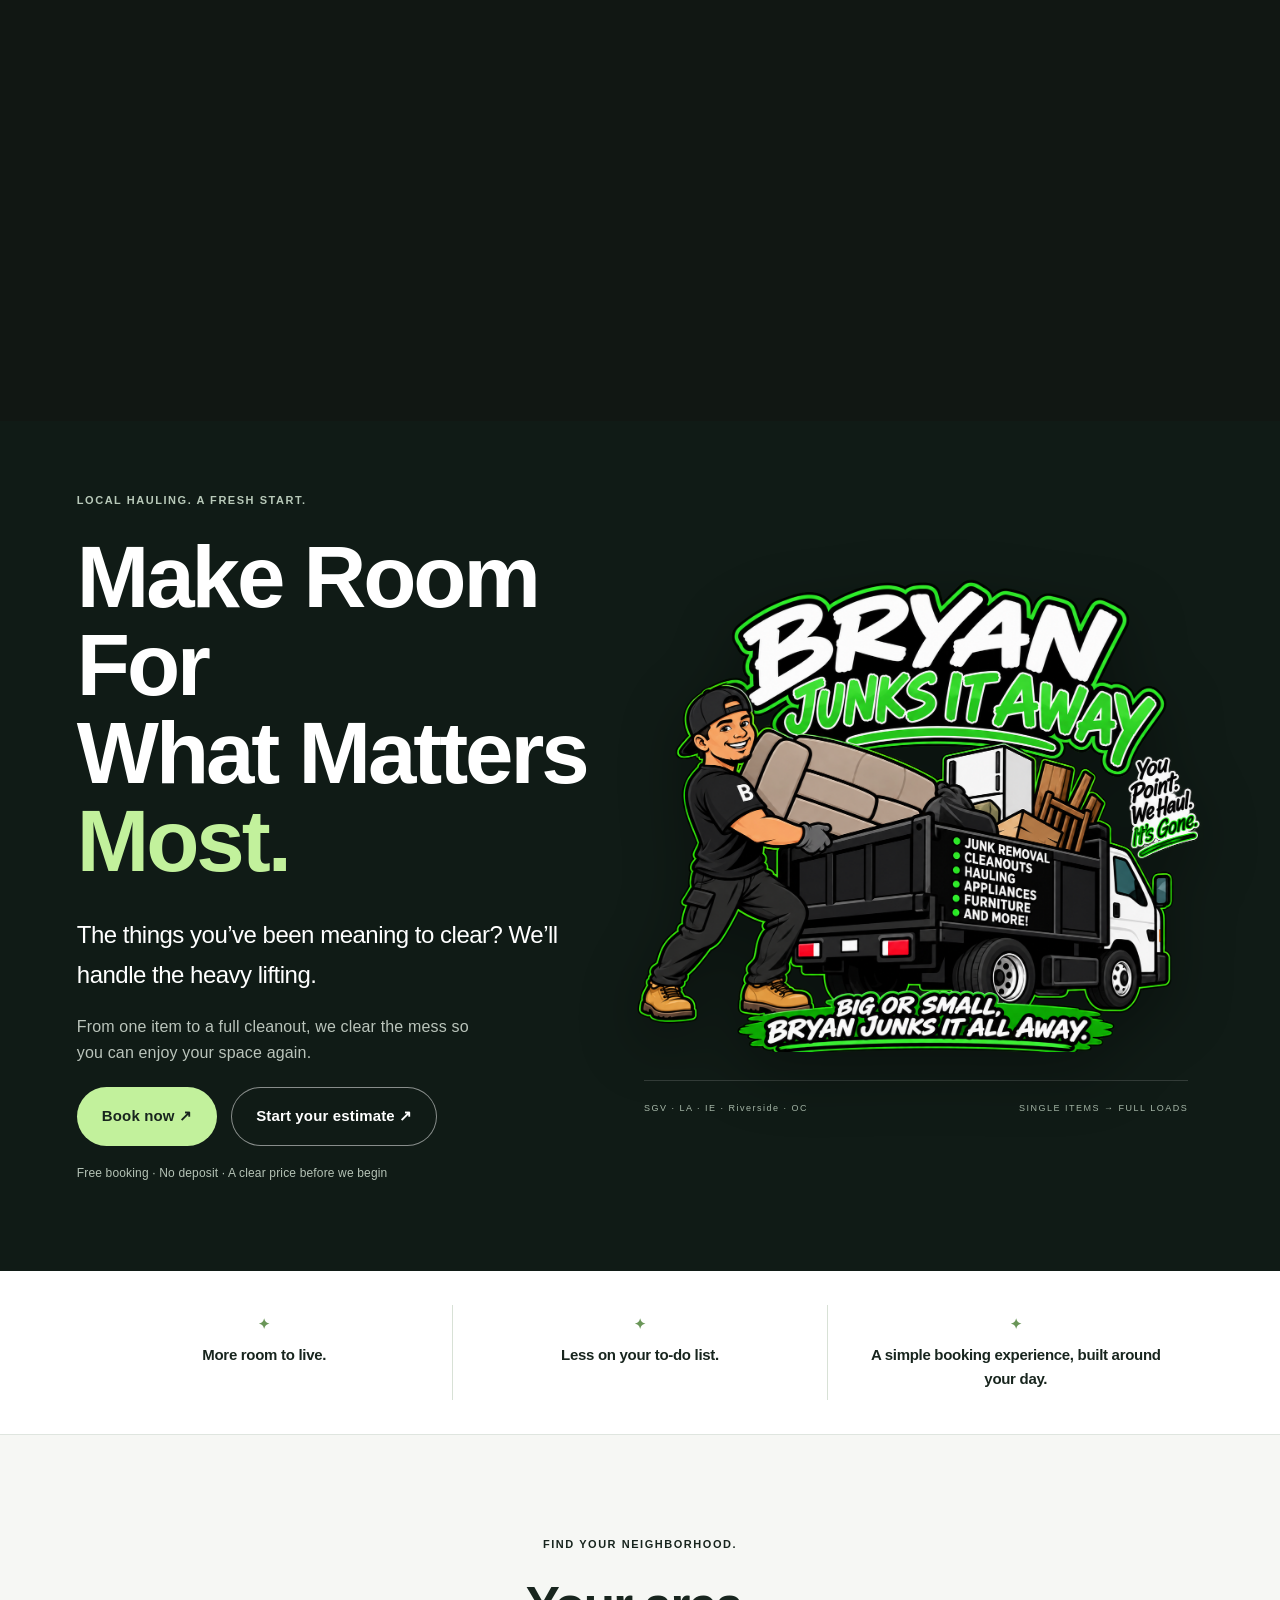
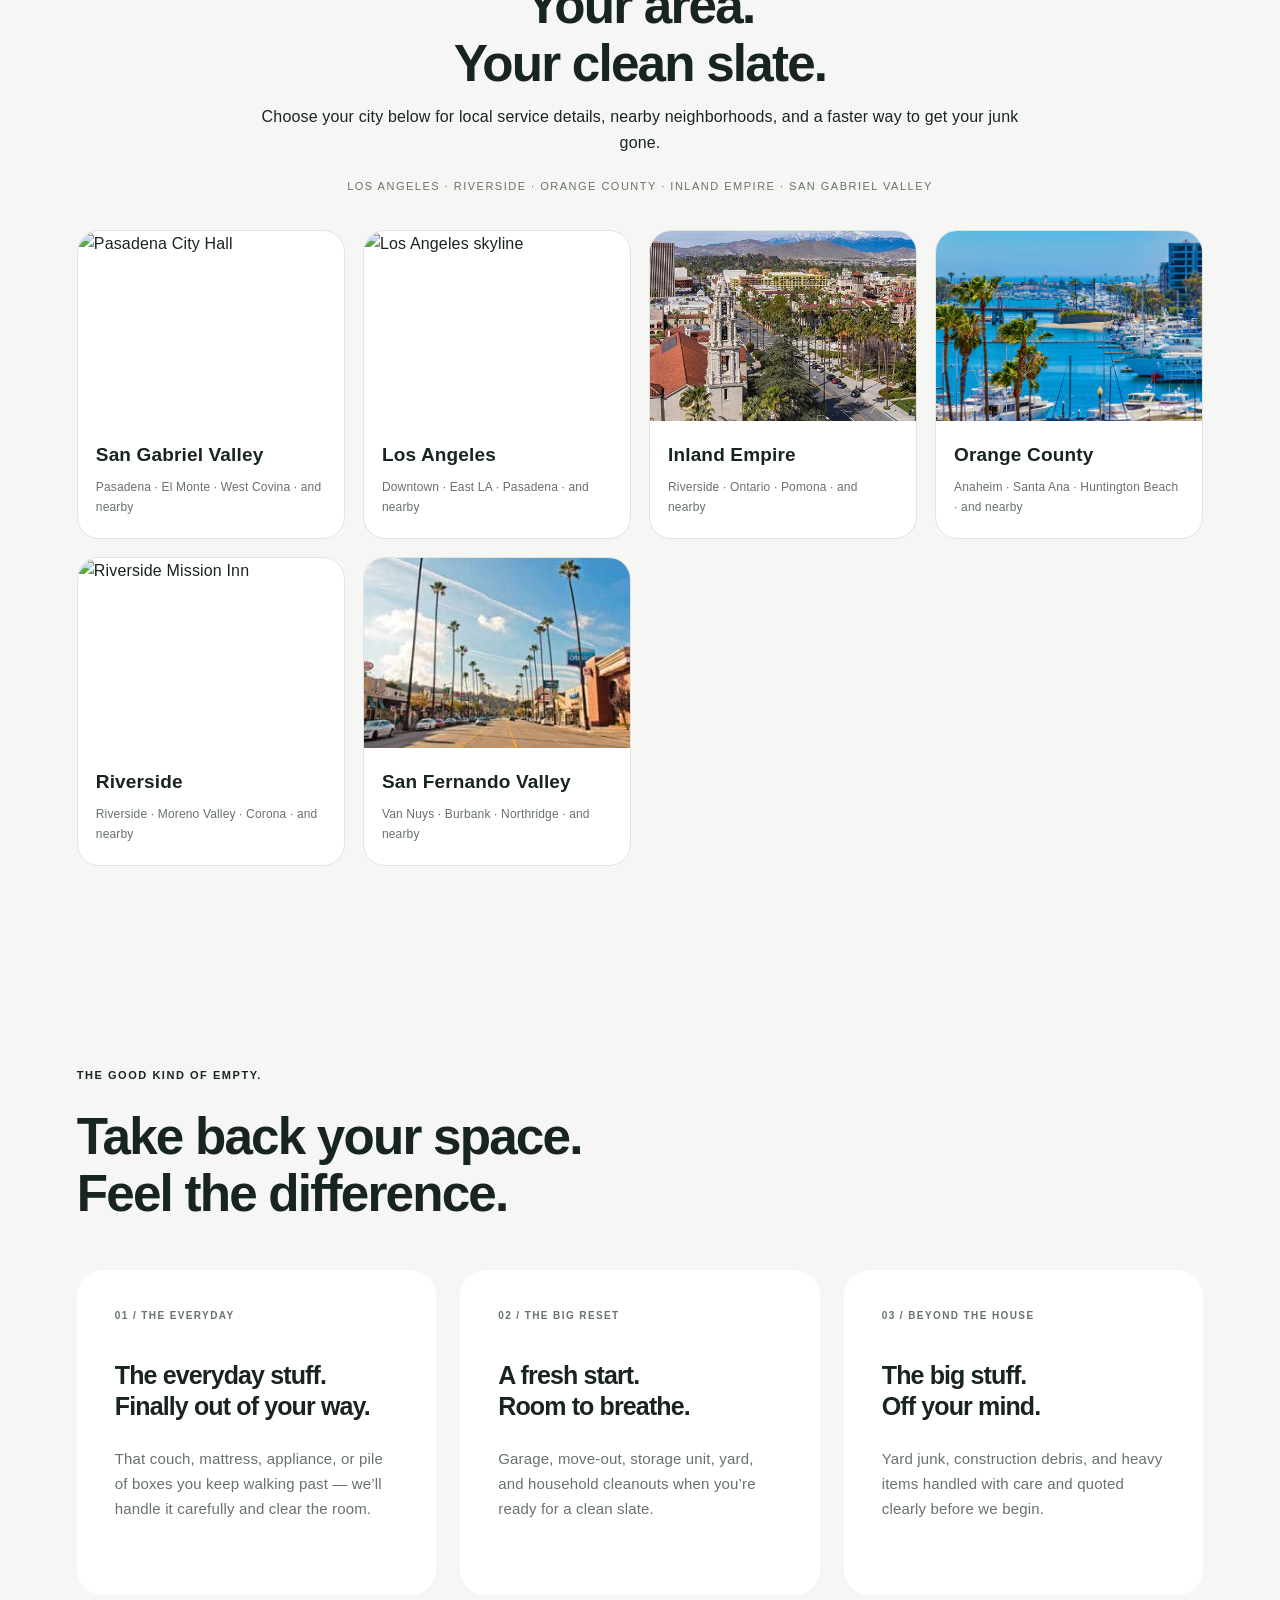
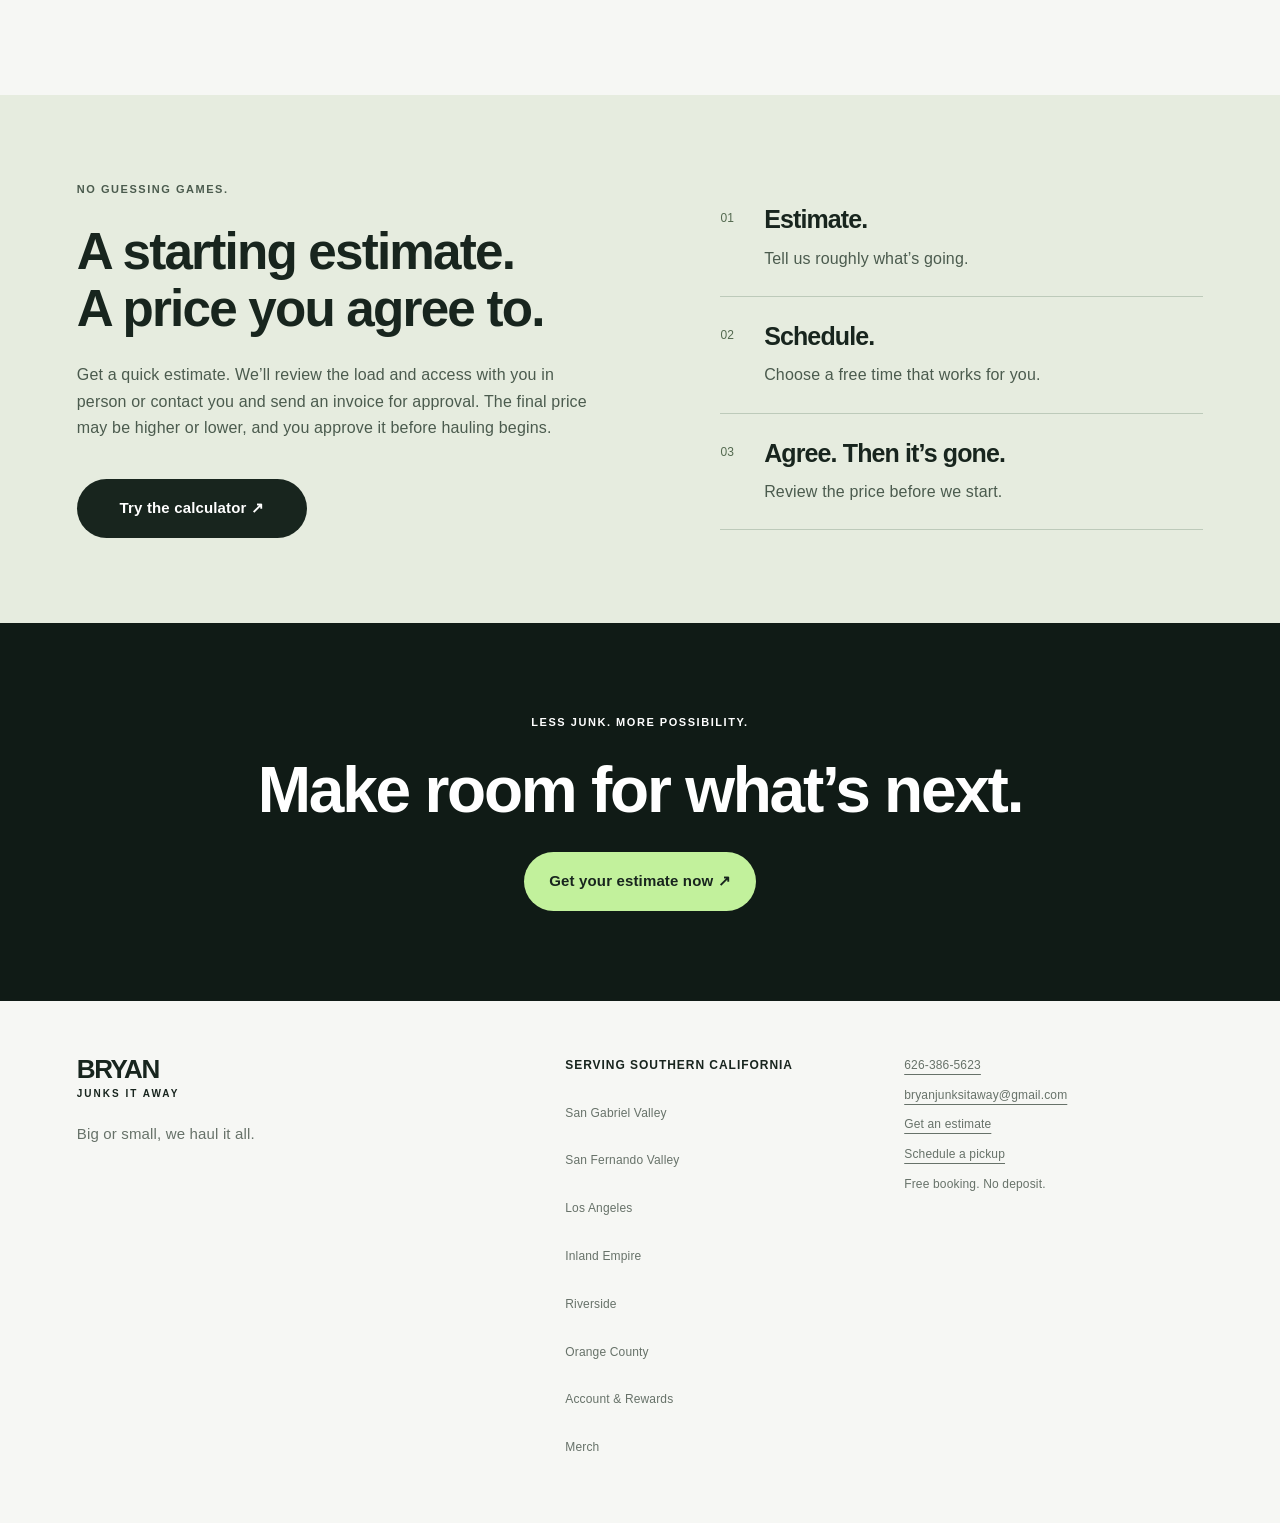
==== commit e1078e02: "Point truck intro call to action to scheduling" ====
--- a/index.html
+++ b/index.html
@@ -1 +1 @@
-<!doctype html><html lang="en"><head><meta charset="utf-8"><meta name="viewport" content="width=device-width,initial-scale=1"><meta name="theme-color" content="#101b16"><meta name="description" content="Junk removal across SGV, Los Angeles, Inland Empire and Orange County."><title>Bryan Junks It Away</title><link rel="stylesheet" href="styles.css"><script src="script.js" defer></script><link rel="stylesheet" href="/assets/truck-intro.css"><script src="/assets/truck-intro.js" defer></script></head><body><header><a class="wordmark" href="index.html">BRYAN<span>JUNKS IT AWAY</span></a><nav><a href="index.html">Home</a><a href="calculator.html">Calculator</a><a href="schedule.html">Schedule</a><a href="contact.html">Contact</a><a href="account.html">Account &amp; Rewards</a><a href="merch.html">Merch</a></nav><a class="header-phone" href="tel:+16263865623">626 386 5623</a></header><div class="top-areas" aria-label="Service areas"><span>Serving:</span><a href="san-gabriel-valley.html">SGV</a><a href="san-fernando-valley.html">SFV</a><a href="los-angeles.html">Los Angeles</a><a href="inland-empire.html">Inland Empire</a><a href="riverside.html">Riverside</a><a href="orange-county.html">Orange County</a></div><main><section class="truck-intro" aria-label="Make room with Bryan Junks It Away"><div class="truck-stage"><p class="truck-scene-label">BRYAN JUNKS IT AWAY / SOUTHERN CALIFORNIA</p><div class="truck-frame"><div class="truck-aperture"><div class="truck-welcome"><p class="eyebrow">A LOCAL TEAM. A FRESH START.</p><h2>We take the junk.<br><em>You get your space back.</em></h2><p>Based in Baldwin Park. From one old couch to a whole cleanout, we handle the lifting, loading, and hauling.</p><a class="button" href="/estimate-survey.html">Let’s make room ↗</a></div><div class="truck-shutter" aria-hidden="true"><img class="truck-brand" src="/assets/logo.png" alt="" width="230" height="230" fetchpriority="high"><p class="truck-door-copy">Big or small.<br>We haul it all.</p><p class="truck-door-small">You point. We haul. It’s gone.</p><span class="truck-handle"></span></div></div></div><div class="truck-scroll" aria-hidden="true"><span class="truck-scroll-line"></span><span class="truck-scroll-text">Scroll to make room</span></div><a class="truck-skip" href="#home-content">Skip intro ↗</a></div></section><section class="hero" id="home-content"><div class="hero-copy"><p class="eyebrow">LOCAL HAULING. A FRESH START.</p><h1>Make Room For<br>What Matters<br><em>Most.</em></h1><p class="intro">The things you’ve been meaning to clear? We’ll handle the heavy lifting.</p><p class="muted">From one item to a full cleanout, we clear the mess so you can enjoy your space again.</p><div class="hero-booking-actions"><a class="button top-booking" href="schedule.html">Book now ↗</a><a class="button" href="calculator.html">Start your estimate ↗</a></div><p class="fine">Free booking · No deposit · A clear price before we begin</p></div><div class="hero-art"><img src="assets/logo.png" alt="Bryan Junks It Away mascot with a loaded junk truck"><div class="art-caption"><span>SGV · LA · IE · Riverside · OC</span><span>SINGLE ITEMS → FULL LOADS</span></div></div></section><section class="promise"><span>More room to live.</span><span>Less on your to-do list.</span><span>A simple booking experience, built around your day.</span></section><section class="section"><div class="section-heading"><p class="eyebrow">THE GOOD KIND OF EMPTY.</p><h2>Take back your space.<br>Feel the difference.</h2></div><div class="service-grid"><article><span class="index">01 / THE EVERYDAY</span><h3>The everyday stuff.<br>Finally out of your way.</h3><p>That couch, mattress, appliance, or pile of boxes you keep walking past — we’ll handle it carefully and clear the room.</p></article><article><span class="index">02 / THE BIG RESET</span><h3>A fresh start.<br>Room to breathe.</h3><p>Garage, move-out, storage unit, yard, and household cleanouts when you’re ready for a clean slate.</p></article><article><span class="index">03 / BEYOND THE HOUSE</span><h3>The big stuff.<br>Off your mind.</h3><p>Yard junk, construction debris, and heavy items handled with care and quoted clearly before we begin.</p></article></div></section><section class="section regions"><div class="section-heading"><p class="eyebrow">FIND YOUR NEIGHBORHOOD.</p><h2>Your area.<br>Your clean slate.</h2><p>Choose your city below for local service details, nearby neighborhoods, and a faster way to get your junk gone.</p></div><div class="region-grid" aria-label="Choose your service area"><a class="region-card" href="san-gabriel-valley.html"><img src="https://upload.wikimedia.org/wikipedia/commons/e/e4/Pasadena_City_Hall_David_Wakely.jpg" alt="Pasadena City Hall"><span>San Gabriel Valley</span><small>Pasadena · El Monte · West Covina · and nearby</small></a><a class="region-card" href="los-angeles.html"><img src="https://upload.wikimedia.org/wikipedia/commons/2/2d/Los_Angeles_skyline.jpg" alt="Los Angeles skyline"><span>Los Angeles</span><small>Downtown · East LA · Pasadena · and nearby</small></a><a class="region-card" href="inland-empire.html"><img src="assets/inland-empire-landscape.jpg" alt="Inland Empire cityscape with palm-lined streets and mountains"><span>Inland Empire</span><small>Riverside · Ontario · Pomona · and nearby</small></a><a class="region-card" href="orange-county.html"><img src="assets/orange-county-selected.jpg" alt="Orange County waterfront with boats and palm trees"><span>Orange County</span><small>Anaheim · Santa Ana · Huntington Beach · and nearby</small></a><a class="region-card" href="riverside.html"><img src="https://upload.wikimedia.org/wikipedia/commons/c/ce/Courtyard_of_Mission_Inn_with_Church_-_Riverside,_CA_-_USA_-_01_%286919712685%29.jpg" alt="Riverside Mission Inn"><span>Riverside</span><small>Riverside · Moreno Valley · Corona · and nearby</small></a><a class="region-card" href="san-fernando-valley.html"><img src="assets/sfv-studio-city.jpg" alt="Palm-lined street in Studio City, San Fernando Valley"><span>San Fernando Valley</span><small>Van Nuys · Burbank · Northridge · and nearby</small></a></div></section><section class="feature"><div><p class="eyebrow">NO GUESSING GAMES.</p><h2>A starting estimate.<br>A price you agree to.</h2><p>Get a quick estimate. We’ll review the load and access with you in person or contact you and send an invoice for approval. The final price may be higher or lower, and you approve it before hauling begins.</p><a class="button" href="calculator.html">Try the calculator ↗</a></div><div class="process"><article><span>01</span><div><h3>Estimate.</h3><p>Tell us roughly what’s going.</p></div></article><article><span>02</span><div><h3>Schedule.</h3><p>Choose a free time that works for you.</p></div></article><article><span>03</span><div><h3>Agree. Then it’s gone.</h3><p>Review the price before we start.</p></div></article></div></section><section class="closing"><p class="eyebrow">LESS JUNK. MORE POSSIBILITY.</p><h2>Make room for what’s next.</h2><a class="button" href="calculator.html">Get your estimate now ↗</a></section></main><footer><div><a class="wordmark" href="index.html">BRYAN<span>JUNKS IT AWAY</span></a><p>Big or small, we haul it all.</p></div><div><strong>Serving Southern California</strong><nav class="footer-areas" aria-label="Service areas"><a href="san-gabriel-valley.html">San Gabriel Valley</a><a href="san-fernando-valley.html">San Fernando Valley</a><a href="los-angeles.html">Los Angeles</a><a href="inland-empire.html">Inland Empire</a><a href="riverside.html">Riverside</a><a href="orange-county.html">Orange County</a><a href="account.html">Account &amp; Rewards</a><a href="merch.html">Merch</a></nav></div><div><a href="tel:+16263865623">626-386-5623</a><a href="mailto:bryanjunksitaway@gmail.com">bryanjunksitaway@gmail.com</a><a href="calculator.html">Get an estimate</a><a href="schedule.html">Schedule a pickup</a><span>Free booking. No deposit.</span></div></footer></body></html>
+<!doctype html><html lang="en"><head><meta charset="utf-8"><meta name="viewport" content="width=device-width,initial-scale=1"><meta name="theme-color" content="#101b16"><meta name="description" content="Junk removal across SGV, Los Angeles, Inland Empire and Orange County."><title>Bryan Junks It Away</title><link rel="stylesheet" href="styles.css"><script src="script.js" defer></script><link rel="stylesheet" href="/assets/truck-intro.css"><script src="/assets/truck-intro.js" defer></script></head><body><header><a class="wordmark" href="index.html">BRYAN<span>JUNKS IT AWAY</span></a><nav><a href="index.html">Home</a><a href="calculator.html">Calculator</a><a href="schedule.html">Schedule</a><a href="contact.html">Contact</a><a href="account.html">Account &amp; Rewards</a><a href="merch.html">Merch</a></nav><a class="header-phone" href="tel:+16263865623">626 386 5623</a></header><div class="top-areas" aria-label="Service areas"><span>Serving:</span><a href="san-gabriel-valley.html">SGV</a><a href="san-fernando-valley.html">SFV</a><a href="los-angeles.html">Los Angeles</a><a href="inland-empire.html">Inland Empire</a><a href="riverside.html">Riverside</a><a href="orange-county.html">Orange County</a></div><main><section class="truck-intro" aria-label="Make room with Bryan Junks It Away"><div class="truck-stage"><p class="truck-scene-label">BRYAN JUNKS IT AWAY / SOUTHERN CALIFORNIA</p><div class="truck-frame"><div class="truck-aperture"><div class="truck-welcome"><p class="eyebrow">A LOCAL TEAM. A FRESH START.</p><h2>We take the junk.<br><em>You get your space back.</em></h2><p>Based in Baldwin Park. From one old couch to a whole cleanout, we handle the lifting, loading, and hauling.</p><a class="button" href="/schedule.html">Let’s make room ↗</a></div><div class="truck-shutter" aria-hidden="true"><img class="truck-brand" src="/assets/logo.png" alt="" width="230" height="230" fetchpriority="high"><p class="truck-door-copy">Big or small.<br>We haul it all.</p><p class="truck-door-small">You point. We haul. It’s gone.</p><span class="truck-handle"></span></div></div></div><div class="truck-scroll" aria-hidden="true"><span class="truck-scroll-line"></span><span class="truck-scroll-text">Scroll to make room</span></div><a class="truck-skip" href="#home-content">Skip intro ↗</a></div></section><section class="hero" id="home-content"><div class="hero-copy"><p class="eyebrow">LOCAL HAULING. A FRESH START.</p><h1>Make Room For<br>What Matters<br><em>Most.</em></h1><p class="intro">The things you’ve been meaning to clear? We’ll handle the heavy lifting.</p><p class="muted">From one item to a full cleanout, we clear the mess so you can enjoy your space again.</p><div class="hero-booking-actions"><a class="button top-booking" href="schedule.html">Book now ↗</a><a class="button" href="calculator.html">Start your estimate ↗</a></div><p class="fine">Free booking · No deposit · A clear price before we begin</p></div><div class="hero-art"><img src="assets/logo.png" alt="Bryan Junks It Away mascot with a loaded junk truck"><div class="art-caption"><span>SGV · LA · IE · Riverside · OC</span><span>SINGLE ITEMS → FULL LOADS</span></div></div></section><section class="promise"><span>More room to live.</span><span>Less on your to-do list.</span><span>A simple booking experience, built around your day.</span></section><section class="section"><div class="section-heading"><p class="eyebrow">THE GOOD KIND OF EMPTY.</p><h2>Take back your space.<br>Feel the difference.</h2></div><div class="service-grid"><article><span class="index">01 / THE EVERYDAY</span><h3>The everyday stuff.<br>Finally out of your way.</h3><p>That couch, mattress, appliance, or pile of boxes you keep walking past — we’ll handle it carefully and clear the room.</p></article><article><span class="index">02 / THE BIG RESET</span><h3>A fresh start.<br>Room to breathe.</h3><p>Garage, move-out, storage unit, yard, and household cleanouts when you’re ready for a clean slate.</p></article><article><span class="index">03 / BEYOND THE HOUSE</span><h3>The big stuff.<br>Off your mind.</h3><p>Yard junk, construction debris, and heavy items handled with care and quoted clearly before we begin.</p></article></div></section><section class="section regions"><div class="section-heading"><p class="eyebrow">FIND YOUR NEIGHBORHOOD.</p><h2>Your area.<br>Your clean slate.</h2><p>Choose your city below for local service details, nearby neighborhoods, and a faster way to get your junk gone.</p></div><div class="region-grid" aria-label="Choose your service area"><a class="region-card" href="san-gabriel-valley.html"><img src="https://upload.wikimedia.org/wikipedia/commons/e/e4/Pasadena_City_Hall_David_Wakely.jpg" alt="Pasadena City Hall"><span>San Gabriel Valley</span><small>Pasadena · El Monte · West Covina · and nearby</small></a><a class="region-card" href="los-angeles.html"><img src="https://upload.wikimedia.org/wikipedia/commons/2/2d/Los_Angeles_skyline.jpg" alt="Los Angeles skyline"><span>Los Angeles</span><small>Downtown · East LA · Pasadena · and nearby</small></a><a class="region-card" href="inland-empire.html"><img src="assets/inland-empire-landscape.jpg" alt="Inland Empire cityscape with palm-lined streets and mountains"><span>Inland Empire</span><small>Riverside · Ontario · Pomona · and nearby</small></a><a class="region-card" href="orange-county.html"><img src="assets/orange-county-selected.jpg" alt="Orange County waterfront with boats and palm trees"><span>Orange County</span><small>Anaheim · Santa Ana · Huntington Beach · and nearby</small></a><a class="region-card" href="riverside.html"><img src="https://upload.wikimedia.org/wikipedia/commons/c/ce/Courtyard_of_Mission_Inn_with_Church_-_Riverside,_CA_-_USA_-_01_%286919712685%29.jpg" alt="Riverside Mission Inn"><span>Riverside</span><small>Riverside · Moreno Valley · Corona · and nearby</small></a><a class="region-card" href="san-fernando-valley.html"><img src="assets/sfv-studio-city.jpg" alt="Palm-lined street in Studio City, San Fernando Valley"><span>San Fernando Valley</span><small>Van Nuys · Burbank · Northridge · and nearby</small></a></div></section><section class="feature"><div><p class="eyebrow">NO GUESSING GAMES.</p><h2>A starting estimate.<br>A price you agree to.</h2><p>Get a quick estimate. We’ll review the load and access with you in person or contact you and send an invoice for approval. The final price may be higher or lower, and you approve it before hauling begins.</p><a class="button" href="calculator.html">Try the calculator ↗</a></div><div class="process"><article><span>01</span><div><h3>Estimate.</h3><p>Tell us roughly what’s going.</p></div></article><article><span>02</span><div><h3>Schedule.</h3><p>Choose a free time that works for you.</p></div></article><article><span>03</span><div><h3>Agree. Then it’s gone.</h3><p>Review the price before we start.</p></div></article></div></section><section class="closing"><p class="eyebrow">LESS JUNK. MORE POSSIBILITY.</p><h2>Make room for what’s next.</h2><a class="button" href="calculator.html">Get your estimate now ↗</a></section></main><footer><div><a class="wordmark" href="index.html">BRYAN<span>JUNKS IT AWAY</span></a><p>Big or small, we haul it all.</p></div><div><strong>Serving Southern California</strong><nav class="footer-areas" aria-label="Service areas"><a href="san-gabriel-valley.html">San Gabriel Valley</a><a href="san-fernando-valley.html">San Fernando Valley</a><a href="los-angeles.html">Los Angeles</a><a href="inland-empire.html">Inland Empire</a><a href="riverside.html">Riverside</a><a href="orange-county.html">Orange County</a><a href="account.html">Account &amp; Rewards</a><a href="merch.html">Merch</a></nav></div><div><a href="tel:+16263865623">626-386-5623</a><a href="mailto:bryanjunksitaway@gmail.com">bryanjunksitaway@gmail.com</a><a href="calculator.html">Get an estimate</a><a href="schedule.html">Schedule a pickup</a><span>Free booking. No deposit.</span></div></footer></body></html>
